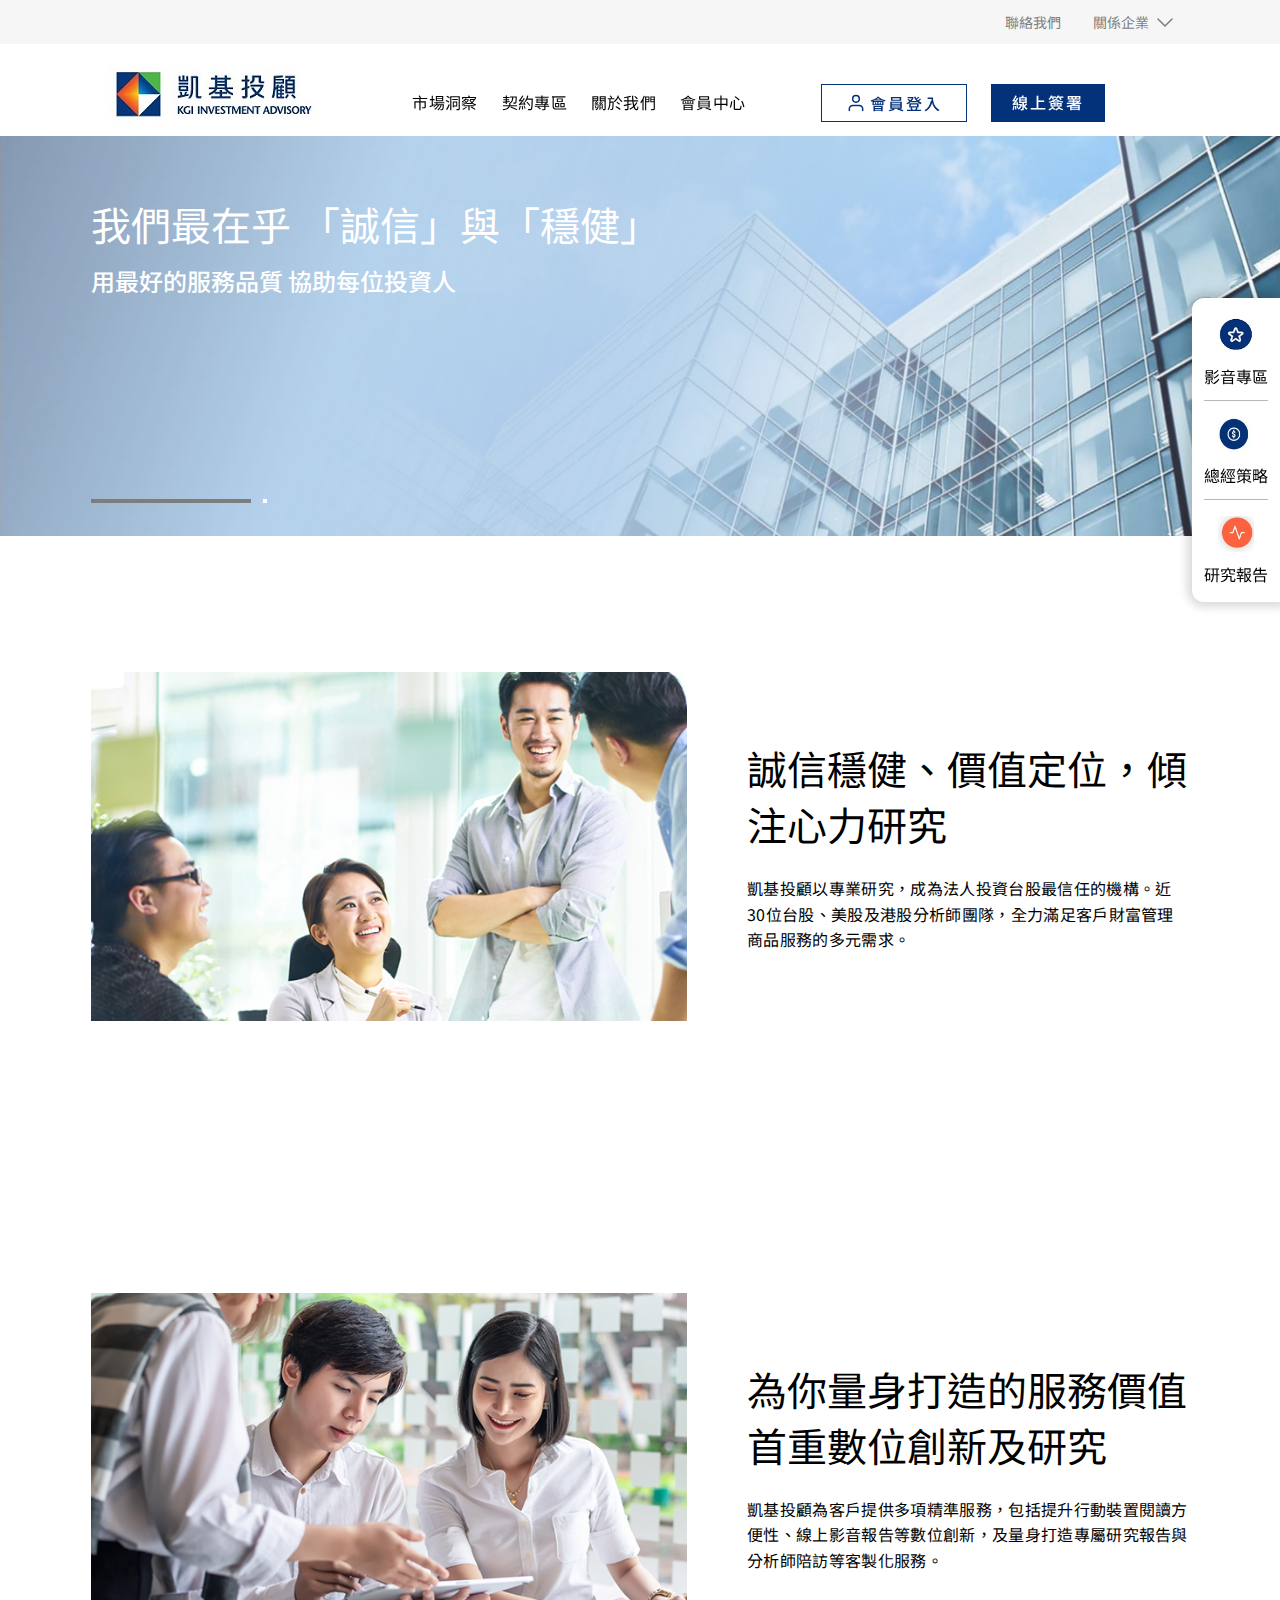
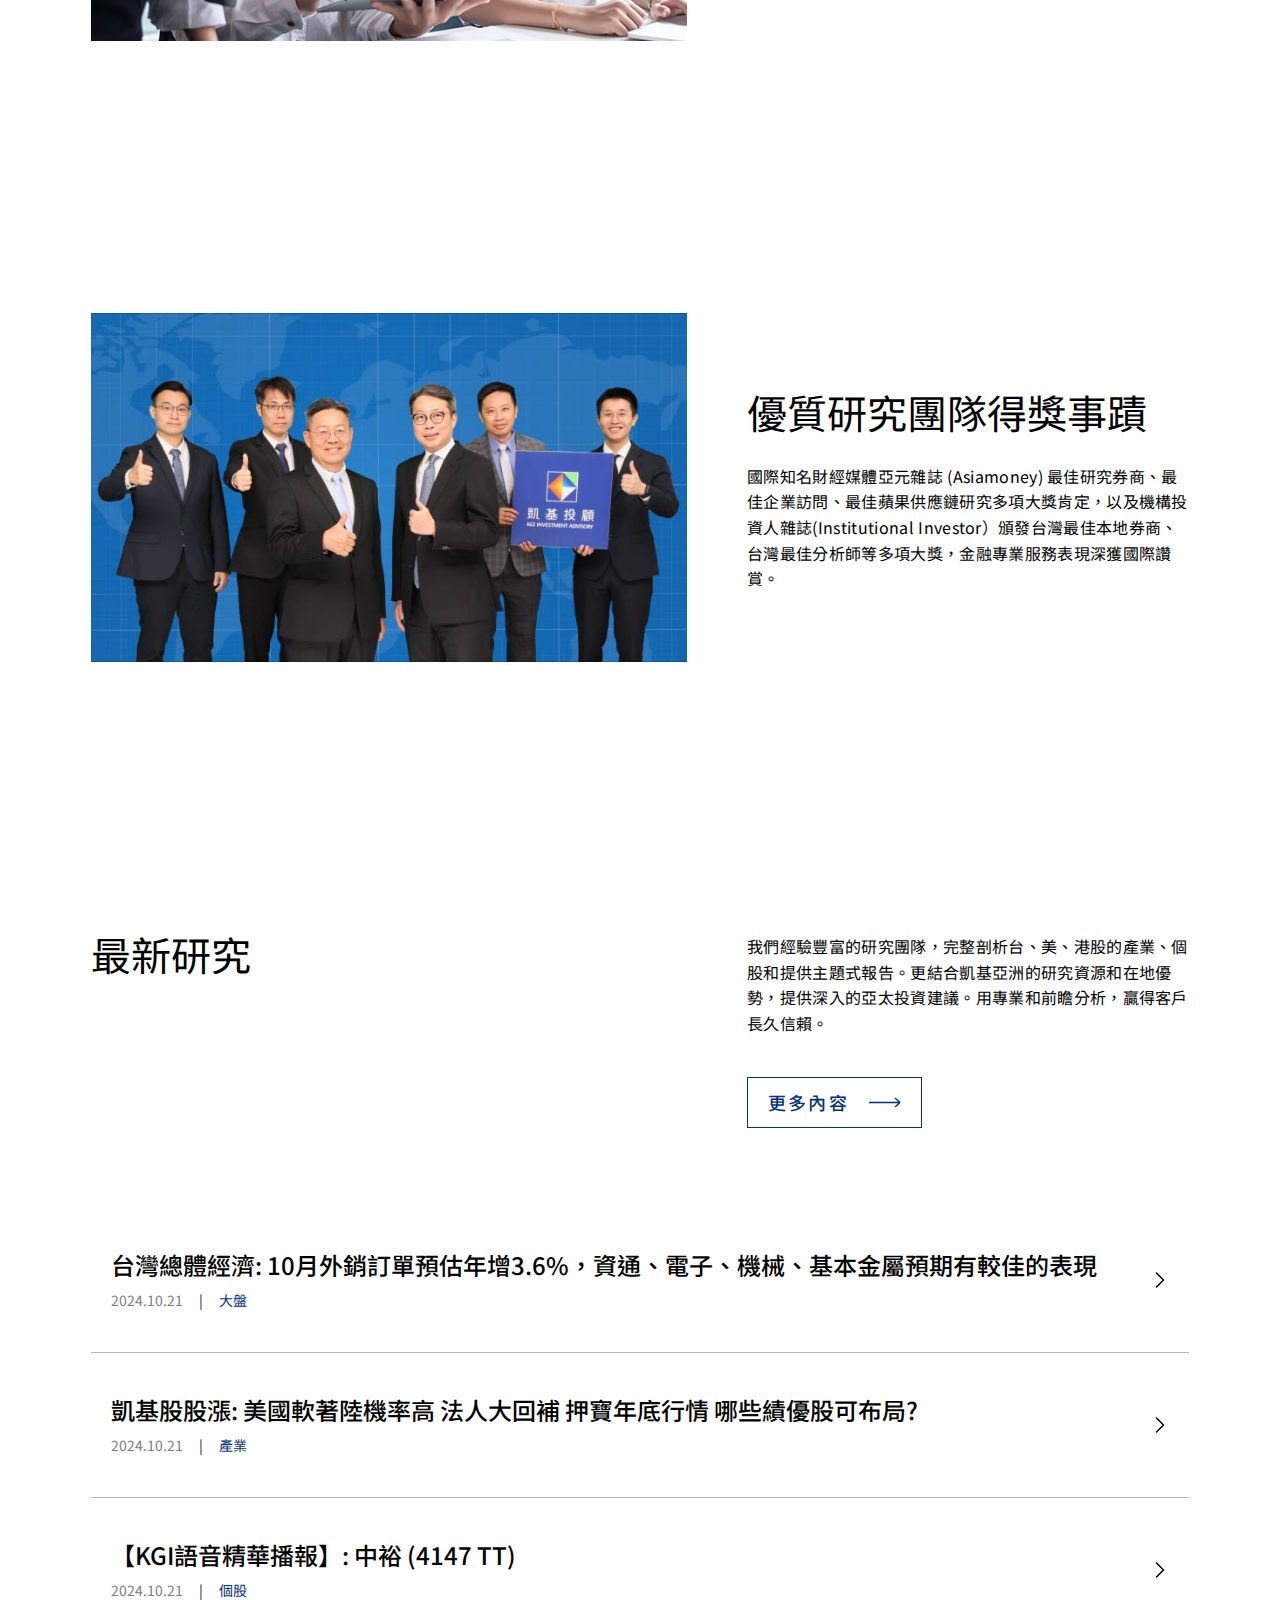
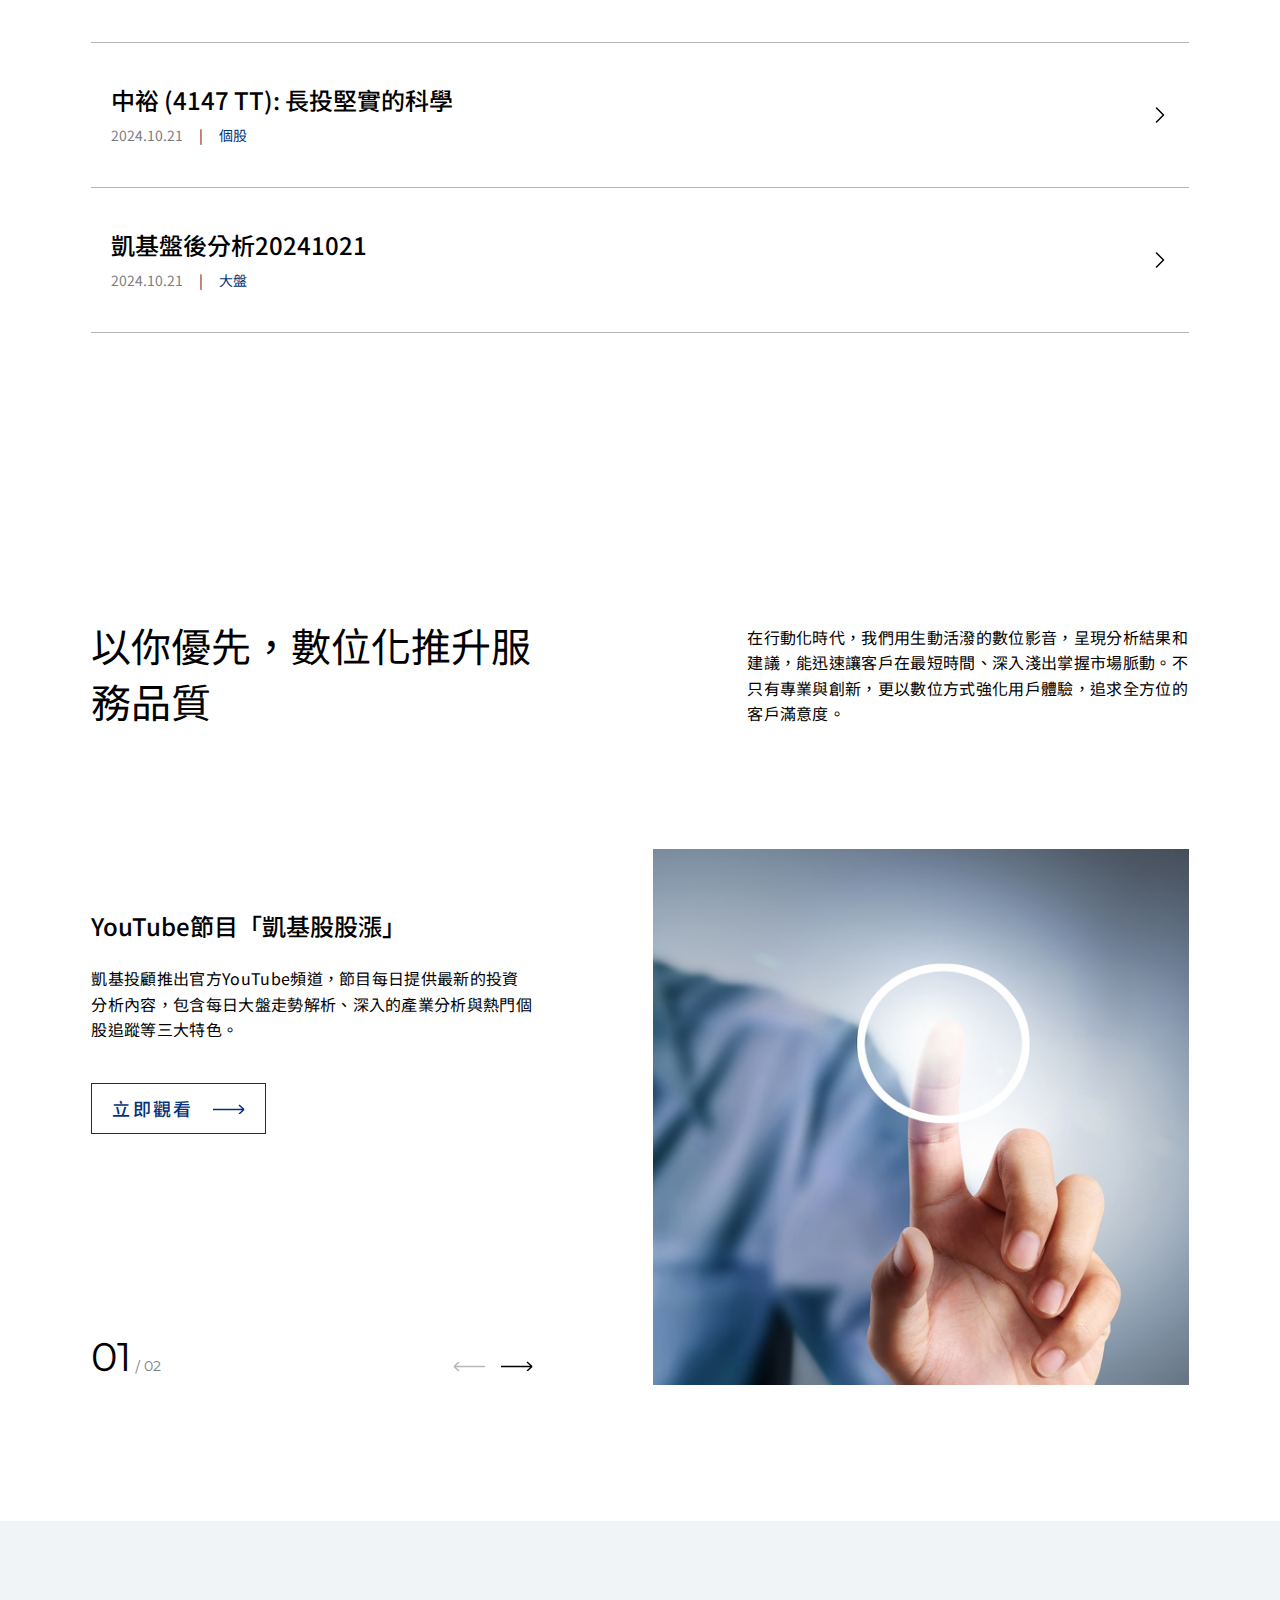
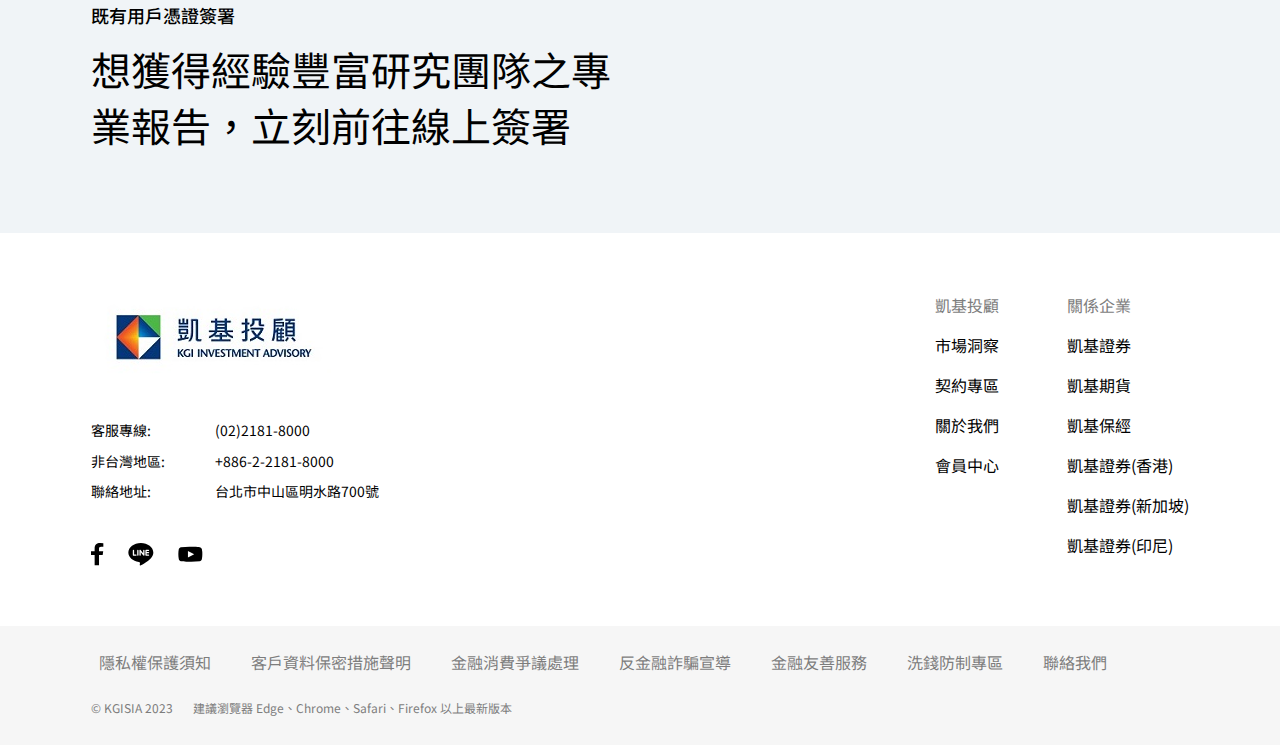
==== index.html @ d53cac76 "init" ====
<!DOCTYPE html>
<html class="zh-hant" lang="zh-Hant" >
<head>
    <meta charset="utf-8">
    <meta content="width=device-width, initial-scale=1.0, maximum-scale=1.0, minimum-scale=1 ,user-scalable=no"
          name="viewport">
    <meta content="ie=edge" http-equiv="X-UA-Compatible">
    <meta content="#da532c" name="msapplication-TileColor">
    <meta content="#ffffff" name="theme-color">
    <link href="/media/assets/apple-touch-icon.png" rel="apple-touch-icon" sizes="180x180">
    <link href="/media/assets/favicon-32x32.png" rel="icon" sizes="32x32" type="image/png">
    <link href="/media/assets/favicon-16x16.png" rel="icon" sizes="16x16" type="image/png">
    <link href="/kgis/site.webmanifest" rel="manifest">

    <script type="text/javascript" src="/kgis/js/app/global.js?v=1"></script>
    <script type="text/javascript" src="/kgis/js/plugin/jquery-3.6.0.min.js?v=1"></script>
    <script type="text/javascript" src="/kgis/js/plugin/purify.min.js?v=1"></script>
    <script type="text/javascript" src="/themes/basic/combine.min.js?v=1"></script>

    <link type="text/css" rel="stylesheet" href="/kgis/css/style.css?v=1"/>
    <link type="text/css" rel="stylesheet" href="/kgis/css/kgis.css?v=1"/>
    <link type="text/css" rel="stylesheet" href="/kgis/css/component/customer-service.css?v=1"/>
    <link type="text/css" rel="stylesheet" href="/kgis/css/component/style-swiper-banner.css?v=1"/>
    <link type="text/css" rel="stylesheet" href="/kgis/css/component/style-stepper.css?v=1"/>


    <link crossorigin href="https://fonts.gstatic.com" rel="preconnect">
    <link href="https://fonts.googleapis.com/css2?family=Montserrat:wght@100;200;250;300;400;500;600&amp;family=Noto+Sans+TC:wght@300;400;500;700&amp;display=swap"
          rel="stylesheet" type="text/css">

    <script data-script-component-id='474adc519a7d4ed3ac26bb66325dc31ff67cb0f01bda440b87419bfa0457a09e474adc519a7d4ed3ac26bb66325dc31f'>if (typeof digitalData !== 'undefined') digitalData.component.push({
        componentID: '474adc519a7d4ed3ac26bb66325dc31ff67cb0f01bda440b87419bfa0457a09e474adc519a7d4ed3ac26bb66325dc31f',
        componentName: 'HTML Metadata'
    });</script>

    <title>凱基投顧</title>
    <meta name="description"
          content="凱基投顧以專業研究，成為法人投資台股最信任的機構。近30位台股、美股及港股分析師團隊，全力滿足客戶財富管理商品服務的多元需求。  "/>
    <meta property="og:title" content="凱基投顧"/>
    <meta property="og:description"
          content="凱基投顧以專業研究，成為法人投資台股最信任的機構。近30位台股、美股及港股分析師團隊，全力滿足客戶財富管理商品服務的多元需求。  "/>
    <meta property="og:url" content="https://www.kgisia.com.tw/"/>
    <script data-script-component-id='474adc519a7d4ed3ac26bb66325dc31ff67cb0f01bda440b87419bfa0457a09e474adc519a7d4ed3ac26bb66325dc31f-end'>var compidscript = document.querySelector('[data-script-component-id="474adc519a7d4ed3ac26bb66325dc31ff67cb0f01bda440b87419bfa0457a09e474adc519a7d4ed3ac26bb66325dc31f"]');
    setLinkDataInfoAttr(compidscript.nextElementSibling, compidscript.getAttribute('data-script-component-id'));

    function setLinkDataInfoAttr(el, compId) {
        if (!el || !compId) {
            return;
        }
        setComponentId(el, compId);
        setLinkAttr(el, compId);
        let links = el.getElementsByTagName('a');
        if (!!links && links.length > 0) {
            let i = 0;
            for (i = 0; i < links.length; i++) {
                setLinkAttr(links[i], compId);
            }
            ;
        }
        var nextElement = el.nextElementSibling;
        if (nextElement != null) {
            if (nextElement.getAttribute('data-script-component-id') == compId + '-end') {
                return;
            } else {
                setLinkDataInfoAttr(nextElement, compId);
            }
        }

        function setLinkAttr(el, id) {
            if (!!el && !!id && el.nodeName == 'A') {
                setComponentId(el, id);
                setDescriptionEmpty(el);
            }
        };

        function setComponentId(el, id) {
            el.setAttribute('data-componentid', id);
        };

        function setDescriptionEmpty(el) {
            if (el.getAttribute('data-description') == null) {
                el.setAttribute('data-description', '');
            }
        };
    };</script>

    <script>

        var digitalData = {
            pageInstanceID: '',
            site: 'kgiia-zh-tw',
            page: {
                pageInfo: {
                    pageID: '{474ADC51-9A7D-4ED3-AC26-BB66325DC31F}',
                    pageName: document.title,
                    destinationURL: document.location.href,
                    referringURL: document.referrer,
                    get sysEnv() {
                        const mobileDevice = ['Android', 'webOS', 'iPhone', 'iPad', 'iPod', 'BlackBerry', 'Windows Phone'];
                        //let isMobileDevice = mobileDevice.some(e => navigator.userAgent.match(e));
                        // for IE browser
                        const isMobileDevice = mobileDevice.some((function (e) {
                            return navigator.userAgent.match(e)
                        }));
                        return isMobileDevice ? 'mobile' : 'desktop';
                    },
                    effectiveDate: '0001-01-01',
                    expiryDate: '9999-12-31',
                    language: 'zh-TW'
                }
            },
            component: []
        };

        var functions = [];

        function pageReady(Highcharts) {
            if (typeof functions !== 'undefined') {
                functions.forEach(function (obj) {
                    if (typeof obj.fn === 'function') {
                        obj.Highcharts = Highcharts;
                        obj.fn();
                    }
                });
            }
        }

        /**
         * 於載入全部 js 後執行特定 function
         * @param id 同個頁面中相同 id 的 function 只會執行一次
         * @param fn 欲執行的 function
         */
        function addFunction(id, fn) {
            //if (typeof functions !== 'undefined' && !functions.find(obj => obj.id === id)) {
            //    functions.push({ id: id, fn: fn });
            //}
            // for IE browser
            if (typeof functions !== 'undefined' && !functions.filter(function (obj) {
                return obj.id === id
            })[0]) {
                functions.push({id: id, fn: fn});
            }
        }
    </script>

    <script>
        //Basic SEO
        $(document).ready(function () {
            var $seoLogo = $("img", $("[data-comp-name='header']")).first();
            var seoLogo = !!$seoLogo ? $seoLogo[0].src : null;
            var $ogImage = $("[property='og:image']", $('head')).first();
            var ogImage = !!$ogImage ? $ogImage.attr('content') : '';
            var seoImage = !!ogImage ? new URL(ogImage, location.origin).href : '';
            var structuredDataText = {
                "@context": "http://schema.org",
                "@type": "Organization",
                "name": "凱基證券",
                "url": 'https://www.kgi.com.tw/',
                "logo": seoLogo,
                "mainEntityOfPage": {
                    "@type": "WebPage",
                    "@id": encodeURI(location.href)
                },
                "image": seoImage
            };

            var script = document.createElement('script');
            script.type = "application/ld+json";
            script.textContent = JSON.stringify(structuredDataText);
            document.getElementsByTagName('head')[0].appendChild(script);
        });
    </script>
    <script>
        // Bread Crumbs SEO
        $(document).ready(function () {

            var breadCrumbsSeoText = {
                "@context": "https://schema.org",
                "@type": "BreadcrumbList",
                "itemListElement": ''
            }
            var div = $('<div></div>');
            div.html($('[data-seo-breadcrumb-links]').html());
            var breadCrumbsLinks = div.find('a');
            var listItemArray = [];
            for (var i = 0; i < breadCrumbsLinks.length; i++) {
                var listItemTemplate = {
                    "@type": "ListItem",
                    "position": i + 1,
                    "item": encodeURI(i + 1 == breadCrumbsLinks.length ? location.href : breadCrumbsLinks[i].href),
                    "name": breadCrumbsLinks[i].textContent
                };
                listItemArray.push(listItemTemplate);
            }
            breadCrumbsSeoText['itemListElement'] = listItemArray;
            var script = document.createElement('script');
            script.type = "application/ld+json";
            script.textContent = JSON.stringify(breadCrumbsSeoText);
            document.getElementsByTagName('head')[0].appendChild(script);
        });
    </script>
    <script type="text/html" data-seo-breadcrumb-links>
        <a href="/index.html">凱基投顧</a>

    </script>


    <!-- assets script -->
    <script>
        document.addEventListener('DOMContentLoaded', function () {
            $('.search__toggler').css({"background": "none"}).prop('disabled', true);
        });
    </script>

    <link href="/kgis/css/zh-hant.css?v=1" rel="stylesheet"/>
    <style type="text/css">
        @media (max-width: 767.98px) {
            body > main {
                padding-top: 80px
            }
        }
    </style>


    <meta name="VIcurrentDateTime" content="638651083907029868"/>
    <meta name="VirtualFolder" content="/"/>
    <script type="text/javascript" src="/layouts/system/VisitorIdentification.js"></script>

</head>

<body ontouchstart="">
<input id="header_HighlightUnit" name="header_HighlightUnit" type="hidden" value=""
       Bank-Megamenu="{474ADC51-9A7D-4ED3-AC26-BB66325DC31F}">

<script data-script-component-id='474adc519a7d4ed3ac26bb66325dc31f7135e1267c23408495cb0b8fbc1627587444fe714a5e45d68b6cba966cdaa700'>if (typeof digitalData !== 'undefined') digitalData.component.push({
    componentID: '474adc519a7d4ed3ac26bb66325dc31f7135e1267c23408495cb0b8fbc1627587444fe714a5e45d68b6cba966cdaa700',
    componentName: 'Securities Navigation'
});</script>


<header class="header header--narrow" data-type="comp" data-comp-name="header" id="header">
    <div class="header__func">
        <div class="container d-flex d-md-none align-items-center justify-content-end" data-Lang-Dropdown>
            <div class="d-flex align-items-center justify-content-end">
            </div>
        </div>

        <div class="container d-none d-md-flex align-items-md-center justify-content-md-end">
            <div class="d-md-flex">
                <div class="mx-md-16">
                    <div class="dropdown header__dropdown">
                        <a href="/contact-us.html">
                            <span>聯絡我們</span>
                        </a>
                    </div>
                </div>
                <div class="mx-md-16">
                    <div class="dropdown header__dropdown">
                        <a class="" role="button" data-toggle="dropdown" data-flip="false" aria-haspopup="true"
                           aria-expanded="false">
                            <span>關係企業</span>
                            <i></i>
                        </a>
                        <div class="dropdown-menu header__dropdown-menu dropdown-menu-center">
                            <a href="https://www.kgi.com.tw/" rel="noopener noreferrer"
                               class="dropdown-item header__dropdown-item" target="_blank">凱基證券</a><a
                                href="https://www.kgif.com.tw/" rel="noopener noreferrer"
                                class="dropdown-item header__dropdown-item" target="_blank">凱基期貨</a><a
                                href="https://www.kgiib.com.tw/" rel="noopener noreferrer"
                                class="dropdown-item header__dropdown-item" target="_blank">凱基保經</a><a
                                href="https://www.kgi.com.tw/why-kgis/foreign-subsidiary/kgishk"
                                rel="noopener noreferrer" class="dropdown-item header__dropdown-item" target="_blank">凱基證券(香港)</a><a
                                href="https://www.kgi.com.tw/why-kgis/foreign-subsidiary/kgissg"
                                rel="noopener noreferrer" class="dropdown-item header__dropdown-item" target="_blank">凱基證券(新加坡)</a><a
                                href="https://www.kgi.com.tw/why-kgis/foreign-subsidiary/kgisindonesia"
                                rel="noopener noreferrer" class="dropdown-item header__dropdown-item" target="_blank">凱基證券(印尼)</a>
                        </div>
                    </div>
                </div>
                <div class="mx-md-16" data-Lang-Dropdown>
                    <div class="dropdown header__dropdown">
                        <a class="" role="button" data-toggle="dropdown" data-flip="false" aria-haspopup="true"
                           aria-expanded="false">
                            <span>聯絡我們</span>
                            <i id="mobile-lang"></i>
                        </a>
                        <div class="dropdown-menu header__dropdown-menu dropdown-menu-center">
                        </div>
                    </div>
                </div>
            </div>
        </div>
    </div>
    <div class="header__wrap">
        <div class="container d-flex align-items-center header__mainnav">
            <a href="/" class="header__logo">
                <figure class='ch-figure'>
                    <picture>
                        <source media="(min-width: 768px)"
                                srcset="/-/media/images/kgiia/logo.jpg?h=86&amp;w=245&amp;hash=33274525224191F7356B43A9DA3D11E2"/>
                        <img src="/-/media/images/kgiia/logo.jpg?h=86&amp;iar=0&amp;w=245" alt=""/>
                    </picture>
                </figure>
            </a>
            <div class="ch-nav mr-lg-auto">
                <ul class="ch-nav-list">
                    <li class="ch-nav-item">

                        <a data-unit="{4B91662E-B533-405D-B990-18842368DCC3}" class="ch-nav-link" href="/report.html">
                            <span>市場洞察</span>
                        </a>
                    </li>
                    <li class="ch-nav-item">

                        <a data-unit="{F74ADC71-B1FD-488C-AEFE-F18434794CE0}" class="ch-nav-link"
                           href="/contract.html">
                            <span>契約專區</span>
                        </a>
                    </li>
                    <li class="ch-nav-item">

                        <a data-unit="{F7D471F8-3826-4DC0-A0E9-8B72506F5253}" class="ch-nav-link"
                           href="/about-us.html">
                            <span>關於我們</span>
                        </a>
                    </li>
                    <li class="ch-nav-item">

                        <a rel="noopener noreferrer" class="ch-nav-link"
                           href="https://investment.kgisia.com.tw/portal/Member/Contract" target="_blank">
                            <span>會員中心</span>
                        </a>
                    </li>
                    <li class="d-block d-lg-none ch-nav-item py-20">
                        <div class="ch-nav-link">
                            <a href="http://investment.kgisia.com.tw/portal/Login/PureLogin" rel="noopener noreferrer"
                               class="btn btn--outline-primary btn--login" target="_blank">
                                <i></i>
                                <span>會員登入</span>
                            </a>

                            <a href="https://h5webtrade.kgieworld.com.tw/ServicesWeb/Auth/Login?orign=P&amp;applytype=24&amp;clear=Y"
                               rel="noopener noreferrer" class="btn btn--primary ml-20" target="_blank">
                                <i></i>
                                <span>線上簽署</span>
                            </a>
                        </div>
                    </li>
                    <li class="d-block d-md-none ch-nav-item">
                        <ul class="py-20 px-0 bg-grey">

                            <li class="ch-nav-item ">
                                <a href="/contact-us.html" class="ch-nav-link"> <span>聯絡我們</span>
                                </a></li>
                            <li class="ch-nav-item ">
                                <div class="ch-nav-lv2 bg-grey">
                                    <div class="container-lg d-lg-flex">
                                        <div class="d-none d-lg-block header__nav-intro">
                                            <div class="h2">關係企業</div>

                                        </div>
                                        <ul class="ch-nav-lv2-list">

                                            <li class="ch-nav-lv2-item ch-nav-item--back">
                                                <button type="button" class="header__nav-back"
                                                        role="header-nav-back-to-lv1">
                                                    <span>關係企業</span>
                                                </button>
                                            </li>
                                            <li class='ch-nav-lv2-item'>
                                                <a href="https://www.kgi.com.tw/" rel="noopener noreferrer"
                                                   class="ch-nav-lv2-link" target="_blank">
                                                    凱基證券
                                                </a>

                                            </li>
                                            <li class='ch-nav-lv2-item'>
                                                <a href="https://www.kgif.com.tw/" rel="noopener noreferrer"
                                                   class="ch-nav-lv2-link" target="_blank">
                                                    凱基期貨
                                                </a>

                                            </li>
                                            <li class='ch-nav-lv2-item'>
                                                <a href="https://www.kgiib.com.tw/" rel="noopener noreferrer"
                                                   class="ch-nav-lv2-link" target="_blank">
                                                    凱基保經
                                                </a>

                                            </li>
                                            <li class='ch-nav-lv2-item'>
                                                <a href="https://www.kgi.com.tw/why-kgis/foreign-subsidiary/kgishk"
                                                   rel="noopener noreferrer" class="ch-nav-lv2-link" target="_blank">
                                                    凱基證券(香港)
                                                </a>

                                            </li>
                                            <li class='ch-nav-lv2-item'>
                                                <a href="https://www.kgi.com.tw/why-kgis/foreign-subsidiary/kgissg"
                                                   rel="noopener noreferrer" class="ch-nav-lv2-link" target="_blank">
                                                    凱基證券(新加坡)
                                                </a>

                                            </li>
                                            <li class='ch-nav-lv2-item'>
                                                <a href="https://www.kgi.com.tw/why-kgis/foreign-subsidiary/kgisindonesia"
                                                   rel="noopener noreferrer" class="ch-nav-lv2-link" target="_blank">
                                                    凱基證券(印尼)
                                                </a>

                                            </li>
                                        </ul>

                                    </div>
                                </div>
                                <a href='' class="ch-nav-link" title=''>
                                    <span>關係企業</span>
                                </a>
                            </li>
                            <li class="ch-nav-item ">
                            </li>

                        </ul>
                    </li>
                </ul>
            </div>
            <div class="d-none d-lg-block">
                <a href="http://investment.kgisia.com.tw/portal/Login/PureLogin" rel="noopener noreferrer"
                   class="btn btn--outline-primary btn--login" target="_blank">
                    <i></i>
                    <span>會員登入</span>
                </a>

                <a href="https://h5webtrade.kgieworld.com.tw/ServicesWeb/Auth/Login?orign=P&amp;applytype=24&amp;clear=Y"
                   rel="noopener noreferrer" class="btn btn--primary ml-20" target="_blank">
                    <i></i>
                    <span>線上簽署</span>
                </a>
            </div>
            <button class="search__toggler" type="button" role="search__toggler" data-toggle="collapse"
                    data-target='[role="header__search"]'></button>
            <button class="ch-toggler" type="button"></button>
        </div>
    </div>


</header>


<script>
    document.addEventListener("DOMContentLoaded", function () {

        var dataLangComp = $('[data-lang-comp]');
        if (dataLangComp.length == 0) {
            $('[data-Lang-Dropdown]').attr('style', 'display:none !important');
        } else {
            var tarTag = document.querySelectorAll("[data-headerlang='HeaderLang']");
            var len = tarTag.length;
            var curLang = "zh-tw".toLowerCase();
            for (let i = 0; i < len; i++) {
                var tarLang = tarTag[i].getAttribute("data-lang").toLowerCase();
                if (curLang != tarLang) {
                    tempHref = $('[data-lang-setting="' + tarLang + '"]').first().attr('data-link');
                    if (typeof tempHref === "undefined") {
                        tarTag[i].style.display = 'none';
                    } else {
                        tarTag[i].setAttribute("href", tempHref);
                    }
                }
            }
        }


        var mobileLang = document.querySelectorAll(".header__dropdown-item[data-headerlang='HeaderLang']");
        if (mobileLang.length == 0) {
            let node = document.getElementById("mobile-lang");
            if (node.parentNode) {
                node.parentNode.removeChild(node);
            }
        }
    });
</script>
<script data-script-component-id='474adc519a7d4ed3ac26bb66325dc31f7135e1267c23408495cb0b8fbc1627587444fe714a5e45d68b6cba966cdaa700-end'>var compidscript = document.querySelector('[data-script-component-id="474adc519a7d4ed3ac26bb66325dc31f7135e1267c23408495cb0b8fbc1627587444fe714a5e45d68b6cba966cdaa700"]');
setLinkDataInfoAttr(compidscript.nextElementSibling, compidscript.getAttribute('data-script-component-id'));

function setLinkDataInfoAttr(el, compId) {
    if (!el || !compId) {
        return;
    }
    setComponentId(el, compId);
    setLinkAttr(el, compId);
    let links = el.getElementsByTagName('a');
    if (!!links && links.length > 0) {
        let i = 0;
        for (i = 0; i < links.length; i++) {
            setLinkAttr(links[i], compId);
        }
        ;
    }
    var nextElement = el.nextElementSibling;
    if (nextElement != null) {
        if (nextElement.getAttribute('data-script-component-id') == compId + '-end') {
            return;
        } else {
            setLinkDataInfoAttr(nextElement, compId);
        }
    }

    function setLinkAttr(el, id) {
        if (!!el && !!id && el.nodeName == 'A') {
            setComponentId(el, id);
            setDescriptionEmpty(el);
        }
    };

    function setComponentId(el, id) {
        el.setAttribute('data-componentid', id);
    };

    function setDescriptionEmpty(el) {
        if (el.getAttribute('data-description') == null) {
            el.setAttribute('data-description', '');
        }
    };
};</script>


<main class="main">
    <script data-script-component-id='474adc519a7d4ed3ac26bb66325dc31fcd65987c86a7452a9c11e55ea67d82c48dcf564de5934498b517a95c9c6181d0'>if (typeof digitalData !== 'undefined') digitalData.component.push({
        componentID: '474adc519a7d4ed3ac26bb66325dc31fcd65987c86a7452a9c11e55ea67d82c48dcf564de5934498b517a95c9c6181d0',
        componentName: 'Rightside Menu'
    });</script>

    <nav class="bg-white px-md-12 py-8 py-md-4 kgisOther001" data-outlayer-anchor>
        <a href="/report#anchor_02" class="kgisOther001__box" target="_blank">
            <div class="kgisOther001__icon">
                <img src="/-/media/images/kgiia/rightside-menu/3.jpg?h=62&amp;iar=0&amp;w=62" alt=""/>
            </div>
            <div class="kgisOther001__title">影音專區</div>
        </a>
        <a href="/macro-report" class="kgisOther001__box" target="_blank">
            <div class="kgisOther001__icon">
                <img src="/-/media/images/kgiia/rightside-menu/1.jpg?h=64&amp;iar=0&amp;w=68" alt=""/>
            </div>
            <div class="kgisOther001__title">總經策略</div>
        </a>
        <a href="/report#anchor_03" class="kgisOther001__box" target="_blank">
            <div class="kgisOther001__icon">
                <img src="/-/media/images/kgiia/rightside-menu/2.jpg?h=62&amp;iar=0&amp;w=62" alt=""/>
            </div>
            <div class="kgisOther001__title">研究報告</div>
        </a></nav>
    <script data-script-component-id='474adc519a7d4ed3ac26bb66325dc31fcd65987c86a7452a9c11e55ea67d82c48dcf564de5934498b517a95c9c6181d0-end'>var compidscript = document.querySelector('[data-script-component-id="474adc519a7d4ed3ac26bb66325dc31fcd65987c86a7452a9c11e55ea67d82c48dcf564de5934498b517a95c9c6181d0"]');
    setLinkDataInfoAttr(compidscript.nextElementSibling, compidscript.getAttribute('data-script-component-id'));

    function setLinkDataInfoAttr(el, compId) {
        if (!el || !compId) {
            return;
        }
        setComponentId(el, compId);
        setLinkAttr(el, compId);
        let links = el.getElementsByTagName('a');
        if (!!links && links.length > 0) {
            let i = 0;
            for (i = 0; i < links.length; i++) {
                setLinkAttr(links[i], compId);
            }
            ;
        }
        var nextElement = el.nextElementSibling;
        if (nextElement != null) {
            if (nextElement.getAttribute('data-script-component-id') == compId + '-end') {
                return;
            } else {
                setLinkDataInfoAttr(nextElement, compId);
            }
        }

        function setLinkAttr(el, id) {
            if (!!el && !!id && el.nodeName == 'A') {
                setComponentId(el, id);
                setDescriptionEmpty(el);
            }
        };

        function setComponentId(el, id) {
            el.setAttribute('data-componentid', id);
        };

        function setDescriptionEmpty(el) {
            if (el.getAttribute('data-description') == null) {
                el.setAttribute('data-description', '');
            }
        };
    };</script>
    <script data-script-component-id='474adc519a7d4ed3ac26bb66325dc31fcd65987c86a7452a9c11e55ea67d82c48dcf564de5934498b517a95c9c6181d0'>if (typeof digitalData !== 'undefined') digitalData.component.push({
        componentID: '474adc519a7d4ed3ac26bb66325dc31fcd65987c86a7452a9c11e55ea67d82c48dcf564de5934498b517a95c9c6181d0',
        componentName: 'Rightside Menu'
    });</script>
    <script data-script-component-id='474adc519a7d4ed3ac26bb66325dc31fcd65987c86a7452a9c11e55ea67d82c48dcf564de5934498b517a95c9c6181d0-end'>var compidscript = document.querySelector('[data-script-component-id="474adc519a7d4ed3ac26bb66325dc31fcd65987c86a7452a9c11e55ea67d82c48dcf564de5934498b517a95c9c6181d0"]');
    setLinkDataInfoAttr(compidscript.nextElementSibling, compidscript.getAttribute('data-script-component-id'));

    function setLinkDataInfoAttr(el, compId) {
        if (!el || !compId) {
            return;
        }
        setComponentId(el, compId);
        setLinkAttr(el, compId);
        let links = el.getElementsByTagName('a');
        if (!!links && links.length > 0) {
            let i = 0;
            for (i = 0; i < links.length; i++) {
                setLinkAttr(links[i], compId);
            }
            ;
        }
        var nextElement = el.nextElementSibling;
        if (nextElement != null) {
            if (nextElement.getAttribute('data-script-component-id') == compId + '-end') {
                return;
            } else {
                setLinkDataInfoAttr(nextElement, compId);
            }
        }

        function setLinkAttr(el, id) {
            if (!!el && !!id && el.nodeName == 'A') {
                setComponentId(el, id);
                setDescriptionEmpty(el);
            }
        };

        function setComponentId(el, id) {
            el.setAttribute('data-componentid', id);
        };

        function setDescriptionEmpty(el) {
            if (el.getAttribute('data-description') == null) {
                el.setAttribute('data-description', '');
            }
        };
    };</script>
    <script data-script-component-id='474adc519a7d4ed3ac26bb66325dc31fc2f10040f5be42a3a132622528ba16aec1e06608e37f4230b27754f8bf6b87f5'>if (typeof digitalData !== 'undefined') digitalData.component.push({
        componentID: '474adc519a7d4ed3ac26bb66325dc31fc2f10040f5be42a3a132622528ba16aec1e06608e37f4230b27754f8bf6b87f5',
        componentName: 'Carousel Banner'
    });</script>


    <div class="bg-white kgisStatic001" data-type="comp" data-comp-name="kgisStatic001">
        <div class="slick-slider">
            <a style="opacity:0;" class="kgisStatic001__item">
                <figure class="kgisStatic001__figure">
                    <picture>
                        <source media="(min-width: 1024px)"
                                srcset="/-/media/images/kgiia/home/banner/home01-1_1920x661.png?h=661&amp;w=1920&amp;hash=39309DEF2CDB970D5D663AC34C4E9C57"/>
                        <source media="(min-width: 768px)"
                                srcset="/-/media/images/kgiia/home/banner/home01-1_1920x661.png?h=661&amp;w=1920&amp;hash=39309DEF2CDB970D5D663AC34C4E9C57"/>
                        <img src="/-/media/images/kgiia/home/banner/home01-1_800x1200.png?h=1200&amp;iar=0&amp;w=800"
                             class="kgisStatic001__img ofc" alt=""/>
                    </picture>
                </figure>
                <div class="container">
                    <div class="row">
                        <div class="col-12">
                            <div class="pt-120 pt-lg-60">
                                <div>
                                    <h2 class="h2 color-white">我們最在乎 「誠信」與「穩健」</h2>
                                    <h3 class="h3 color-white mt-24 mt-lg-12"> 用最好的服務品質 協助每位投資人</h3>
                                </div>
                            </div>
                        </div>
                    </div>
                </div>
            </a><a href="https://www.youtube.com/@KGISIA.channel" style="opacity:0;" class="kgisStatic001__item">
            <figure class="kgisStatic001__figure">
                <picture>
                    <source media="(min-width: 1024px)"
                            srcset="/-/media/images/kgiia/home/banner/pc_1920x562.jpg?h=562&amp;w=1920&amp;hash=B1E6B28B7B03B80E1BC852F540BDA03A"/>
                    <source media="(min-width: 768px)"
                            srcset="/-/media/images/kgiia/home/banner/table_1536x1134.jpg?h=1134&amp;w=1536&amp;hash=D1BA43EB6F50ECFFE76EC75DDB9DE96C"/>
                    <img src="/-/media/images/kgiia/home/banner/mobile_750x1134.jpg?h=1134&amp;iar=0&amp;w=750"
                         class="kgisStatic001__img ofc" alt=""/>
                </picture>
            </figure>
            <div class="container">
                <div class="row">
                    <div class="col-12">
                        <div class="pt-120 pt-lg-60">
                            <div>
                                <h2 class="h2 color-white">享受法人級專業分析 </h2>
                                <h3 class="h3 color-white mt-24 mt-lg-12">週一~週五 每晚 首播21:00</h3>
                                <div class="kgisStatic001__cta">
                                    <div class="btn btn--outline-light btn--arrow mt-36 mt-lg-40">
                                        <span>立即收看</span><i></i></div>
                                </div>
                            </div>
                        </div>
                    </div>
                </div>
            </div>
        </a>
        </div>
    </div>
    <script data-script-component-id='474adc519a7d4ed3ac26bb66325dc31fc2f10040f5be42a3a132622528ba16aec1e06608e37f4230b27754f8bf6b87f5-end'>var compidscript = document.querySelector('[data-script-component-id="474adc519a7d4ed3ac26bb66325dc31fc2f10040f5be42a3a132622528ba16aec1e06608e37f4230b27754f8bf6b87f5"]');
    setLinkDataInfoAttr(compidscript.nextElementSibling, compidscript.getAttribute('data-script-component-id'));

    function setLinkDataInfoAttr(el, compId) {
        if (!el || !compId) {
            return;
        }
        setComponentId(el, compId);
        setLinkAttr(el, compId);
        let links = el.getElementsByTagName('a');
        if (!!links && links.length > 0) {
            let i = 0;
            for (i = 0; i < links.length; i++) {
                setLinkAttr(links[i], compId);
            }
            ;
        }
        var nextElement = el.nextElementSibling;
        if (nextElement != null) {
            if (nextElement.getAttribute('data-script-component-id') == compId + '-end') {
                return;
            } else {
                setLinkDataInfoAttr(nextElement, compId);
            }
        }

        function setLinkAttr(el, id) {
            if (!!el && !!id && el.nodeName == 'A') {
                setComponentId(el, id);
                setDescriptionEmpty(el);
            }
        };

        function setComponentId(el, id) {
            el.setAttribute('data-componentid', id);
        };

        function setDescriptionEmpty(el) {
            if (el.getAttribute('data-description') == null) {
                el.setAttribute('data-description', '');
            }
        };
    };</script>
    <script data-script-component-id='474adc519a7d4ed3ac26bb66325dc31fc2f10040f5be42a3a132622528ba16aec1e06608e37f4230b27754f8bf6b87f5'>if (typeof digitalData !== 'undefined') digitalData.component.push({
        componentID: '474adc519a7d4ed3ac26bb66325dc31fc2f10040f5be42a3a132622528ba16aec1e06608e37f4230b27754f8bf6b87f5',
        componentName: 'Carousel Banner'
    });</script>
    <script data-script-component-id='474adc519a7d4ed3ac26bb66325dc31fc2f10040f5be42a3a132622528ba16aec1e06608e37f4230b27754f8bf6b87f5-end'>var compidscript = document.querySelector('[data-script-component-id="474adc519a7d4ed3ac26bb66325dc31fc2f10040f5be42a3a132622528ba16aec1e06608e37f4230b27754f8bf6b87f5"]');
    setLinkDataInfoAttr(compidscript.nextElementSibling, compidscript.getAttribute('data-script-component-id'));

    function setLinkDataInfoAttr(el, compId) {
        if (!el || !compId) {
            return;
        }
        setComponentId(el, compId);
        setLinkAttr(el, compId);
        let links = el.getElementsByTagName('a');
        if (!!links && links.length > 0) {
            let i = 0;
            for (i = 0; i < links.length; i++) {
                setLinkAttr(links[i], compId);
            }
            ;
        }
        var nextElement = el.nextElementSibling;
        if (nextElement != null) {
            if (nextElement.getAttribute('data-script-component-id') == compId + '-end') {
                return;
            } else {
                setLinkDataInfoAttr(nextElement, compId);
            }
        }

        function setLinkAttr(el, id) {
            if (!!el && !!id && el.nodeName == 'A') {
                setComponentId(el, id);
                setDescriptionEmpty(el);
            }
        };

        function setComponentId(el, id) {
            el.setAttribute('data-componentid', id);
        };

        function setDescriptionEmpty(el) {
            if (el.getAttribute('data-description') == null) {
                el.setAttribute('data-description', '');
            }
        };
    };</script>
    <script data-script-component-id='474adc519a7d4ed3ac26bb66325dc31f25748aa7402e49bcbd337067ecc72089faa9737d04a142eab777f80fc4866cde'>if (typeof digitalData !== 'undefined') digitalData.component.push({
        componentID: '474adc519a7d4ed3ac26bb66325dc31f25748aa7402e49bcbd337067ecc72089faa9737d04a142eab777f80fc4866cde',
        componentName: 'Image Product Promotion'
    });</script>

    <div class="bg-white pt-lg-136 pb-lg-136">


        <div class="container-md  ">
            <div class="row-md align-items-center">
                <div class="order-2  col-md-5 order-md-2 ">
                    <div class="pt-48 pb-48 px-p px-md-0 py-lg-0">
                        <div class="position-relative">

                            <div class="h2">誠信穩健、價值定位，傾注心力研究</div>

                            <div class="h5 mt-24">凱基投顧以專業研究，成為法人投資台股最信任的機構。近30位台股、美股及港股分析師團隊，全力滿足客戶財富管理商品服務的多元需求。
                                &#160;
                            </div>

                        </div>
                    </div>
                </div>
                <div class="order-1 col-md-7 order-md-1 pr-md-offset-1">
                    <picture>
                        <source media="(min-width: 1024px)"
                                srcset="/-/media/images/kgiia/home/home02_683x400.jpg?h=400&amp;w=683&amp;hash=6AFACFFFFA4CD3B9A15D92BCDF178162"/>
                        <source media="(min-width: 768px)"
                                srcset="/-/media/images/kgiia/home/home02_683x400.jpg?h=400&amp;w=683&amp;hash=6AFACFFFFA4CD3B9A15D92BCDF178162"/>
                        <img src="/-/media/images/kgiia/home/home02_375x252.jpg?h=252&amp;iar=0&amp;w=375"
                             class="ofc" alt=""/>
                    </picture>
                </div>
            </div>
        </div>

    </div>
    <script data-script-component-id='474adc519a7d4ed3ac26bb66325dc31f25748aa7402e49bcbd337067ecc72089faa9737d04a142eab777f80fc4866cde-end'>var compidscript = document.querySelector('[data-script-component-id="474adc519a7d4ed3ac26bb66325dc31f25748aa7402e49bcbd337067ecc72089faa9737d04a142eab777f80fc4866cde"]');
    setLinkDataInfoAttr(compidscript.nextElementSibling, compidscript.getAttribute('data-script-component-id'));

    function setLinkDataInfoAttr(el, compId) {
        if (!el || !compId) {
            return;
        }
        setComponentId(el, compId);
        setLinkAttr(el, compId);
        let links = el.getElementsByTagName('a');
        if (!!links && links.length > 0) {
            let i = 0;
            for (i = 0; i < links.length; i++) {
                setLinkAttr(links[i], compId);
            }
            ;
        }
        var nextElement = el.nextElementSibling;
        if (nextElement != null) {
            if (nextElement.getAttribute('data-script-component-id') == compId + '-end') {
                return;
            } else {
                setLinkDataInfoAttr(nextElement, compId);
            }
        }

        function setLinkAttr(el, id) {
            if (!!el && !!id && el.nodeName == 'A') {
                setComponentId(el, id);
                setDescriptionEmpty(el);
            }
        };

        function setComponentId(el, id) {
            el.setAttribute('data-componentid', id);
        };

        function setDescriptionEmpty(el) {
            if (el.getAttribute('data-description') == null) {
                el.setAttribute('data-description', '');
            }
        };
    };</script>
    <script data-script-component-id='474adc519a7d4ed3ac26bb66325dc31f25748aa7402e49bcbd337067ecc72089faa9737d04a142eab777f80fc4866cde'>if (typeof digitalData !== 'undefined') digitalData.component.push({
        componentID: '474adc519a7d4ed3ac26bb66325dc31f25748aa7402e49bcbd337067ecc72089faa9737d04a142eab777f80fc4866cde',
        componentName: 'Image Product Promotion'
    });</script>
    <script data-script-component-id='474adc519a7d4ed3ac26bb66325dc31f25748aa7402e49bcbd337067ecc72089faa9737d04a142eab777f80fc4866cde-end'>var compidscript = document.querySelector('[data-script-component-id="474adc519a7d4ed3ac26bb66325dc31f25748aa7402e49bcbd337067ecc72089faa9737d04a142eab777f80fc4866cde"]');
    setLinkDataInfoAttr(compidscript.nextElementSibling, compidscript.getAttribute('data-script-component-id'));

    function setLinkDataInfoAttr(el, compId) {
        if (!el || !compId) {
            return;
        }
        setComponentId(el, compId);
        setLinkAttr(el, compId);
        let links = el.getElementsByTagName('a');
        if (!!links && links.length > 0) {
            let i = 0;
            for (i = 0; i < links.length; i++) {
                setLinkAttr(links[i], compId);
            }
            ;
        }
        var nextElement = el.nextElementSibling;
        if (nextElement != null) {
            if (nextElement.getAttribute('data-script-component-id') == compId + '-end') {
                return;
            } else {
                setLinkDataInfoAttr(nextElement, compId);
            }
        }

        function setLinkAttr(el, id) {
            if (!!el && !!id && el.nodeName == 'A') {
                setComponentId(el, id);
                setDescriptionEmpty(el);
            }
        };

        function setComponentId(el, id) {
            el.setAttribute('data-componentid', id);
        };

        function setDescriptionEmpty(el) {
            if (el.getAttribute('data-description') == null) {
                el.setAttribute('data-description', '');
            }
        };
    };</script>
    <script data-script-component-id='474adc519a7d4ed3ac26bb66325dc31f25748aa7402e49bcbd337067ecc720890acd14d1541f4be2be9737acab4c2dbd'>if (typeof digitalData !== 'undefined') digitalData.component.push({
        componentID: '474adc519a7d4ed3ac26bb66325dc31f25748aa7402e49bcbd337067ecc720890acd14d1541f4be2be9737acab4c2dbd',
        componentName: 'Image Product Promotion'
    });</script>

    <div class="bg-white pt-lg-136 pb-lg-136">


        <div class="container-md  ">
            <div class="row-md align-items-center">
                <div class="order-2  col-md-5 order-md-2 ">
                    <div class="pt-48 pb-48 px-p px-md-0 py-lg-0">
                        <div class="position-relative">

                            <div class="h2">為你量身打造的服務價值 首重數位創新及研究</div>

                            <div class="h5 mt-24">
                                凱基投顧為客戶提供多項精準服務，包括提升行動裝置閱讀方便性、線上影音報告等數位創新，及量身打造專屬研究報告與分析師陪訪等客製化服務。
                            </div>

                        </div>
                    </div>
                </div>
                <div class="order-1 col-md-7 order-md-1 pr-md-offset-1">
                    <picture>
                        <source media="(min-width: 1024px)"
                                srcset="/-/media/images/kgiia/home/home03_683x400.jpg?h=400&amp;w=683&amp;hash=16E169B65FC071D3B36AFCAEF8FFAB10"/>
                        <source media="(min-width: 768px)"
                                srcset="/-/media/images/kgiia/home/home03_683x400.jpg?h=400&amp;w=683&amp;hash=16E169B65FC071D3B36AFCAEF8FFAB10"/>
                        <img src="/-/media/images/kgiia/home/home03_375x252.jpg?h=252&amp;iar=0&amp;w=375"
                             class="ofc" alt=""/>
                    </picture>
                </div>
            </div>
        </div>

    </div>
    <script data-script-component-id='474adc519a7d4ed3ac26bb66325dc31f25748aa7402e49bcbd337067ecc720890acd14d1541f4be2be9737acab4c2dbd-end'>var compidscript = document.querySelector('[data-script-component-id="474adc519a7d4ed3ac26bb66325dc31f25748aa7402e49bcbd337067ecc720890acd14d1541f4be2be9737acab4c2dbd"]');
    setLinkDataInfoAttr(compidscript.nextElementSibling, compidscript.getAttribute('data-script-component-id'));

    function setLinkDataInfoAttr(el, compId) {
        if (!el || !compId) {
            return;
        }
        setComponentId(el, compId);
        setLinkAttr(el, compId);
        let links = el.getElementsByTagName('a');
        if (!!links && links.length > 0) {
            let i = 0;
            for (i = 0; i < links.length; i++) {
                setLinkAttr(links[i], compId);
            }
            ;
        }
        var nextElement = el.nextElementSibling;
        if (nextElement != null) {
            if (nextElement.getAttribute('data-script-component-id') == compId + '-end') {
                return;
            } else {
                setLinkDataInfoAttr(nextElement, compId);
            }
        }

        function setLinkAttr(el, id) {
            if (!!el && !!id && el.nodeName == 'A') {
                setComponentId(el, id);
                setDescriptionEmpty(el);
            }
        };

        function setComponentId(el, id) {
            el.setAttribute('data-componentid', id);
        };

        function setDescriptionEmpty(el) {
            if (el.getAttribute('data-description') == null) {
                el.setAttribute('data-description', '');
            }
        };
    };</script>
    <script data-script-component-id='474adc519a7d4ed3ac26bb66325dc31f25748aa7402e49bcbd337067ecc720890acd14d1541f4be2be9737acab4c2dbd'>if (typeof digitalData !== 'undefined') digitalData.component.push({
        componentID: '474adc519a7d4ed3ac26bb66325dc31f25748aa7402e49bcbd337067ecc720890acd14d1541f4be2be9737acab4c2dbd',
        componentName: 'Image Product Promotion'
    });</script>
    <script data-script-component-id='474adc519a7d4ed3ac26bb66325dc31f25748aa7402e49bcbd337067ecc720890acd14d1541f4be2be9737acab4c2dbd-end'>var compidscript = document.querySelector('[data-script-component-id="474adc519a7d4ed3ac26bb66325dc31f25748aa7402e49bcbd337067ecc720890acd14d1541f4be2be9737acab4c2dbd"]');
    setLinkDataInfoAttr(compidscript.nextElementSibling, compidscript.getAttribute('data-script-component-id'));

    function setLinkDataInfoAttr(el, compId) {
        if (!el || !compId) {
            return;
        }
        setComponentId(el, compId);
        setLinkAttr(el, compId);
        let links = el.getElementsByTagName('a');
        if (!!links && links.length > 0) {
            let i = 0;
            for (i = 0; i < links.length; i++) {
                setLinkAttr(links[i], compId);
            }
            ;
        }
        var nextElement = el.nextElementSibling;
        if (nextElement != null) {
            if (nextElement.getAttribute('data-script-component-id') == compId + '-end') {
                return;
            } else {
                setLinkDataInfoAttr(nextElement, compId);
            }
        }

        function setLinkAttr(el, id) {
            if (!!el && !!id && el.nodeName == 'A') {
                setComponentId(el, id);
                setDescriptionEmpty(el);
            }
        };

        function setComponentId(el, id) {
            el.setAttribute('data-componentid', id);
        };

        function setDescriptionEmpty(el) {
            if (el.getAttribute('data-description') == null) {
                el.setAttribute('data-description', '');
            }
        };
    };</script>
    <script data-script-component-id='474adc519a7d4ed3ac26bb66325dc31f25748aa7402e49bcbd337067ecc72089a72fefaf92144555b97549d5d8628f8b'>if (typeof digitalData !== 'undefined') digitalData.component.push({
        componentID: '474adc519a7d4ed3ac26bb66325dc31f25748aa7402e49bcbd337067ecc72089a72fefaf92144555b97549d5d8628f8b',
        componentName: 'Image Product Promotion'
    });</script>

    <div class="bg-white pt-lg-136 pb-lg-136">


        <div class="container-md  ">
            <div class="row-md align-items-center">
                <div class="order-2  col-md-5 order-md-2 ">
                    <div class="pt-48 pb-48 px-p px-md-0 py-lg-0">
                        <div class="position-relative">

                            <div class="h2">優質研究團隊得獎事蹟</div>

                            <div class="h5 mt-24">國際知名財經媒體亞元雜誌 (Asiamoney)
                                最佳研究券商、最佳企業訪問、最佳蘋果供應鏈研究多項大獎肯定，以及機構投資人雜誌(Institutional
                                Investor）頒發台灣最佳本地券商、台灣最佳分析師等多項大獎，金融專業服務表現深獲國際讚賞。
                            </div>

                        </div>
                    </div>
                </div>
                <div class="order-1 col-md-7 order-md-1 pr-md-offset-1">
                    <picture>
                        <source media="(min-width: 1024px)"
                                srcset="/-/media/images/kgiia/home683x400.jpg?h=400&amp;w=683&amp;hash=60EA7713291677CEF7B50AF642F834F9"/>
                        <source media="(min-width: 768px)"
                                srcset="/-/media/images/kgiia/home375x252.jpg?h=252&amp;w=375&amp;hash=AE7E13A826C2C5C5DBBE2015614D530D"/>
                        <img src="/-/media/images/kgiia/home375x252.jpg?h=252&amp;iar=0&amp;w=375" class="ofc"
                             alt=""/>
                    </picture>
                </div>
            </div>
        </div>

    </div>
    <script data-script-component-id='474adc519a7d4ed3ac26bb66325dc31f25748aa7402e49bcbd337067ecc72089a72fefaf92144555b97549d5d8628f8b-end'>var compidscript = document.querySelector('[data-script-component-id="474adc519a7d4ed3ac26bb66325dc31f25748aa7402e49bcbd337067ecc72089a72fefaf92144555b97549d5d8628f8b"]');
    setLinkDataInfoAttr(compidscript.nextElementSibling, compidscript.getAttribute('data-script-component-id'));

    function setLinkDataInfoAttr(el, compId) {
        if (!el || !compId) {
            return;
        }
        setComponentId(el, compId);
        setLinkAttr(el, compId);
        let links = el.getElementsByTagName('a');
        if (!!links && links.length > 0) {
            let i = 0;
            for (i = 0; i < links.length; i++) {
                setLinkAttr(links[i], compId);
            }
            ;
        }
        var nextElement = el.nextElementSibling;
        if (nextElement != null) {
            if (nextElement.getAttribute('data-script-component-id') == compId + '-end') {
                return;
            } else {
                setLinkDataInfoAttr(nextElement, compId);
            }
        }

        function setLinkAttr(el, id) {
            if (!!el && !!id && el.nodeName == 'A') {
                setComponentId(el, id);
                setDescriptionEmpty(el);
            }
        };

        function setComponentId(el, id) {
            el.setAttribute('data-componentid', id);
        };

        function setDescriptionEmpty(el) {
            if (el.getAttribute('data-description') == null) {
                el.setAttribute('data-description', '');
            }
        };
    };</script>
    <script data-script-component-id='474adc519a7d4ed3ac26bb66325dc31f25748aa7402e49bcbd337067ecc72089a72fefaf92144555b97549d5d8628f8b'>if (typeof digitalData !== 'undefined') digitalData.component.push({
        componentID: '474adc519a7d4ed3ac26bb66325dc31f25748aa7402e49bcbd337067ecc72089a72fefaf92144555b97549d5d8628f8b',
        componentName: 'Image Product Promotion'
    });</script>
    <script data-script-component-id='474adc519a7d4ed3ac26bb66325dc31f25748aa7402e49bcbd337067ecc72089a72fefaf92144555b97549d5d8628f8b-end'>var compidscript = document.querySelector('[data-script-component-id="474adc519a7d4ed3ac26bb66325dc31f25748aa7402e49bcbd337067ecc72089a72fefaf92144555b97549d5d8628f8b"]');
    setLinkDataInfoAttr(compidscript.nextElementSibling, compidscript.getAttribute('data-script-component-id'));

    function setLinkDataInfoAttr(el, compId) {
        if (!el || !compId) {
            return;
        }
        setComponentId(el, compId);
        setLinkAttr(el, compId);
        let links = el.getElementsByTagName('a');
        if (!!links && links.length > 0) {
            let i = 0;
            for (i = 0; i < links.length; i++) {
                setLinkAttr(links[i], compId);
            }
            ;
        }
        var nextElement = el.nextElementSibling;
        if (nextElement != null) {
            if (nextElement.getAttribute('data-script-component-id') == compId + '-end') {
                return;
            } else {
                setLinkDataInfoAttr(nextElement, compId);
            }
        }

        function setLinkAttr(el, id) {
            if (!!el && !!id && el.nodeName == 'A') {
                setComponentId(el, id);
                setDescriptionEmpty(el);
            }
        };

        function setComponentId(el, id) {
            el.setAttribute('data-componentid', id);
        };

        function setDescriptionEmpty(el) {
            if (el.getAttribute('data-description') == null) {
                el.setAttribute('data-description', '');
            }
        };
    };</script>
    <script data-script-component-id='474adc519a7d4ed3ac26bb66325dc31f1244858536ac478ab77b635c48f3133ecca7f74a2dc74e3995b940897414cb99'>if (typeof digitalData !== 'undefined') digitalData.component.push({
        componentID: '474adc519a7d4ed3ac26bb66325dc31f1244858536ac478ab77b635c48f3133ecca7f74a2dc74e3995b940897414cb99',
        componentName: 'KGIIA Latest Report'
    });</script>


    <div class="bg-white triangle--r-white-200-400 pb-80 pt-80 pb-lg-136 pt-lg-136 kgisStatic027" data-type="comp"
         data-comp-name="kgisStatic027">
        <div class="container position-relative">
            <div class="row ">
                <div class="col-12 col-md-6 d-flex flex-column">
                    <div class="h2 mt-n8">最新研究</div>
                </div>
                <div class="col-12 col-md-5 offset-md-1 pt-24 pt-md-0">
                    <div class="h5">
                        我們經驗豐富的研究團隊，完整剖析台、美、港股的產業、個股和提供主題式報告。更結合凱基亞洲的研究資源和在地優勢，提供深入的亞太投資建議。用專業和前瞻分析，贏得客戶長久信賴。
                    </div>
                    <a href="https://investment.kgisia.com.tw/portal/Report/Index"
                       class="btn btn--outline-primary btn--arrow mt-40"> <span>更多內容</span>
                        <i></i>
                    </a>
                </div>
            </div>
        </div>
        <div class="container position-relative">
            <div class="mt-48 mt-lg-80 mb-20" id="LatestReport_cca7f74a2dc74e3995b940897414cb99">

            </div>
        </div>
    </div>

    <script>
        addFunction('{CCA7F74A-2DC7-4E39-95B9-40897414CB99}', function () {
            var url = "/api/kgis/LatestReportApi/KgiiaLatestReport?sc_lang=zh-TW&amp;sc_site=kgiia-zh-tw" + "&itemid=cca7f74a2dc74e3995b940897414cb99";
            var linkFormat = "https://investment.kgisia.com.tw/Portal/Report/GetFile?ThisType=1&ThisData={RPTID}";
            let addelement = "";

            const resultJSON = "{\n" +
                "    \"Status\": true,\n" +
                "    \"Result\": [\n" +
                "        {\n" +
                "            \"title\": \"台灣總體經濟: 10月外銷訂單預估年增3.6%，資通、電子、機械、基本金屬預期有較佳的表現\",\n" +
                "            \"clsnm\": \"大盤\",\n" +
                "            \"rptid\": \"5063e181-ea0f-4678-b97e-3cb5de522e5e\",\n" +
                "            \"starT_DATE\": \"2024.10.21\"\n" +
                "        },\n" +
                "        {\n" +
                "            \"title\": \"凱基股股漲: 美國軟著陸機率高 法人大回補  押寶年底行情 哪些績優股可布局?\",\n" +
                "            \"clsnm\": \"產業\",\n" +
                "            \"rptid\": \"0c71eed5-3684-4e49-b502-d9df762d864d\",\n" +
                "            \"starT_DATE\": \"2024.10.21\"\n" +
                "        },\n" +
                "        {\n" +
                "            \"title\": \"【KGI語音精華播報】: 中裕 (4147 TT)\",\n" +
                "            \"clsnm\": \"個股\",\n" +
                "            \"rptid\": \"e1370703-a767-4ab2-ab7a-ad7497ef8633\",\n" +
                "            \"starT_DATE\": \"2024.10.21\"\n" +
                "        },\n" +
                "        {\n" +
                "            \"title\": \"中裕 (4147 TT): 長投堅實的科學\",\n" +
                "            \"clsnm\": \"個股\",\n" +
                "            \"rptid\": \"59e203bd-bf93-4bc9-baff-356f77d0879d\",\n" +
                "            \"starT_DATE\": \"2024.10.21\"\n" +
                "        },\n" +
                "        {\n" +
                "            \"title\": \"凱基盤後分析20241021\",\n" +
                "            \"clsnm\": \"大盤\",\n" +
                "            \"rptid\": \"2d3a7dd0-4cff-4dac-8741-fdb5ff8f0f6a\",\n" +
                "            \"starT_DATE\": \"2024.10.21\"\n" +
                "        }\n" +
                "    ]\n" +
                "}";

            var result = JSON.parse(resultJSON);

            if (result.Status) {
                for (let i = 0; i < result.Result.length; i++) {
                    if (isValidGuid(result.Result[i].rptid)) {
                        var reportLink = linkFormat.replace(/{RPTID}/gi, result.Result[i].rptid);
                        addelement = addelement
                            + '<a target="_blank" class="link__item bb pl-20 pr-60 py-40 d-block" href="' + htmlEncode(reportLink) + '">'
                            + '<div class="d-flex align-items-center justify-content-between">'
                            + '<div>'
                            + '<div class="fs-h3 fs-lg-h3 kgisStatic027__item-title">' + htmlEncode(result.Result[i].title) + '</div>'
                            + '<div class="d-flex fs-h7 mt-8">'
                            + '<span class="fs-h7 color-grey">' + htmlEncode(result.Result[i].starT_DATE) + '</span>'
                            + '<span class="color-dark-blue d-inline-flex mx-16">|</span>'
                            + '<span class="fs-h7 color-primary-blue">' + htmlEncode(result.Result[i].clsnm) + '</span>'
                            + '</div>'
                            + '</div>'
                            + '<i></i>'
                            + '</div>'
                        '</a>';
                    }
                }
                $('#LatestReport_cca7f74a2dc74e3995b940897414cb99').html(addelement);
            }

            /*$.ajax({
                type: 'GET',
                url: url,
                async: false,
                success: function (result) {
                    if (result.Status) {
                        for (let i = 0; i < result.Result.length; i++) {
                            if (isValidGuid(result.Result[i].rptid)) {
                                var reportLink = linkFormat.replace(/{RPTID}/gi, result.Result[i].rptid);
                                addelement = addelement
                                    + '<a target="_blank" class="link__item bb pl-20 pr-60 py-40 d-block" href="' + htmlEncode(reportLink) + '">'
                                    + '<div class="d-flex align-items-center justify-content-between">'
                                    + '<div>'
                                    + '<div class="fs-h3 fs-lg-h3 kgisStatic027__item-title">' + htmlEncode(result.Result[i].title) + '</div>'
                                    + '<div class="d-flex fs-h7 mt-8">'
                                    + '<span class="fs-h7 color-grey">' + htmlEncode(result.Result[i].starT_DATE) + '</span>'
                                    + '<span class="color-dark-blue d-inline-flex mx-16">|</span>'
                                    + '<span class="fs-h7 color-primary-blue">' + htmlEncode(result.Result[i].clsnm) + '</span>'
                                    + '</div>'
                                    + '</div>'
                                    + '<i></i>'
                                    + '</div>'
                                '</a>';
                            }
                        }
                        $('#LatestReport_cca7f74a2dc74e3995b940897414cb99').html(addelement);
                    }
                }
            });*/

            function isValidGuid(guid) {
                var guidPattern = /^[0-9a-f]{8}-[0-9a-f]{4}-[0-9a-f]{4}-[0-9a-f]{4}-[0-9a-f]{12}$/i;
                return guidPattern.test(guid);
            }

            function htmlEncode(text) {
                var div = document.createElement('div');
                div.appendChild(document.createTextNode(text));
                return div.innerHTML;
            }
        });
    </script>
    <script data-script-component-id='474adc519a7d4ed3ac26bb66325dc31f1244858536ac478ab77b635c48f3133ecca7f74a2dc74e3995b940897414cb99-end'>var compidscript = document.querySelector('[data-script-component-id="474adc519a7d4ed3ac26bb66325dc31f1244858536ac478ab77b635c48f3133ecca7f74a2dc74e3995b940897414cb99"]');
    setLinkDataInfoAttr(compidscript.nextElementSibling, compidscript.getAttribute('data-script-component-id'));

    function setLinkDataInfoAttr(el, compId) {
        if (!el || !compId) {
            return;
        }
        setComponentId(el, compId);
        setLinkAttr(el, compId);
        let links = el.getElementsByTagName('a');
        if (!!links && links.length > 0) {
            let i = 0;
            for (i = 0; i < links.length; i++) {
                setLinkAttr(links[i], compId);
            }
            ;
        }
        var nextElement = el.nextElementSibling;
        if (nextElement != null) {
            if (nextElement.getAttribute('data-script-component-id') == compId + '-end') {
                return;
            } else {
                setLinkDataInfoAttr(nextElement, compId);
            }
        }

        function setLinkAttr(el, id) {
            if (!!el && !!id && el.nodeName == 'A') {
                setComponentId(el, id);
                setDescriptionEmpty(el);
            }
        };

        function setComponentId(el, id) {
            el.setAttribute('data-componentid', id);
        };

        function setDescriptionEmpty(el) {
            if (el.getAttribute('data-description') == null) {
                el.setAttribute('data-description', '');
            }
        };
    };</script>
    <script data-script-component-id='474adc519a7d4ed3ac26bb66325dc31fdd27fa5834ae458e9a3d5a12c2439d26474adc519a7d4ed3ac26bb66325dc31f'>if (typeof digitalData !== 'undefined') digitalData.component.push({
        componentID: '474adc519a7d4ed3ac26bb66325dc31fdd27fa5834ae458e9a3d5a12c2439d26474adc519a7d4ed3ac26bb66325dc31f',
        componentName: 'Subpage Banner'
    });</script>
    <script data-script-component-id='474adc519a7d4ed3ac26bb66325dc31fdd27fa5834ae458e9a3d5a12c2439d26474adc519a7d4ed3ac26bb66325dc31f-end'>var compidscript = document.querySelector('[data-script-component-id="474adc519a7d4ed3ac26bb66325dc31fdd27fa5834ae458e9a3d5a12c2439d26474adc519a7d4ed3ac26bb66325dc31f"]');
    setLinkDataInfoAttr(compidscript.nextElementSibling, compidscript.getAttribute('data-script-component-id'));

    function setLinkDataInfoAttr(el, compId) {
        if (!el || !compId) {
            return;
        }
        setComponentId(el, compId);
        setLinkAttr(el, compId);
        let links = el.getElementsByTagName('a');
        if (!!links && links.length > 0) {
            let i = 0;
            for (i = 0; i < links.length; i++) {
                setLinkAttr(links[i], compId);
            }
            ;
        }
        var nextElement = el.nextElementSibling;
        if (nextElement != null) {
            if (nextElement.getAttribute('data-script-component-id') == compId + '-end') {
                return;
            } else {
                setLinkDataInfoAttr(nextElement, compId);
            }
        }

        function setLinkAttr(el, id) {
            if (!!el && !!id && el.nodeName == 'A') {
                setComponentId(el, id);
                setDescriptionEmpty(el);
            }
        };

        function setComponentId(el, id) {
            el.setAttribute('data-componentid', id);
        };

        function setDescriptionEmpty(el) {
            if (el.getAttribute('data-description') == null) {
                el.setAttribute('data-description', '');
            }
        };
    };</script>
    <script data-script-component-id='474adc519a7d4ed3ac26bb66325dc31fdd27fa5834ae458e9a3d5a12c2439d26474adc519a7d4ed3ac26bb66325dc31f'>if (typeof digitalData !== 'undefined') digitalData.component.push({
        componentID: '474adc519a7d4ed3ac26bb66325dc31fdd27fa5834ae458e9a3d5a12c2439d26474adc519a7d4ed3ac26bb66325dc31f',
        componentName: 'Subpage Banner'
    });</script>
    <script data-script-component-id='474adc519a7d4ed3ac26bb66325dc31fdd27fa5834ae458e9a3d5a12c2439d26474adc519a7d4ed3ac26bb66325dc31f-end'>var compidscript = document.querySelector('[data-script-component-id="474adc519a7d4ed3ac26bb66325dc31fdd27fa5834ae458e9a3d5a12c2439d26474adc519a7d4ed3ac26bb66325dc31f"]');
    setLinkDataInfoAttr(compidscript.nextElementSibling, compidscript.getAttribute('data-script-component-id'));

    function setLinkDataInfoAttr(el, compId) {
        if (!el || !compId) {
            return;
        }
        setComponentId(el, compId);
        setLinkAttr(el, compId);
        let links = el.getElementsByTagName('a');
        if (!!links && links.length > 0) {
            let i = 0;
            for (i = 0; i < links.length; i++) {
                setLinkAttr(links[i], compId);
            }
            ;
        }
        var nextElement = el.nextElementSibling;
        if (nextElement != null) {
            if (nextElement.getAttribute('data-script-component-id') == compId + '-end') {
                return;
            } else {
                setLinkDataInfoAttr(nextElement, compId);
            }
        }

        function setLinkAttr(el, id) {
            if (!!el && !!id && el.nodeName == 'A') {
                setComponentId(el, id);
                setDescriptionEmpty(el);
            }
        };

        function setComponentId(el, id) {
            el.setAttribute('data-componentid', id);
        };

        function setDescriptionEmpty(el) {
            if (el.getAttribute('data-description') == null) {
                el.setAttribute('data-description', '');
            }
        };
    };</script>
    <script data-script-component-id='474adc519a7d4ed3ac26bb66325dc31f60a175ba87f842de8e203cbd03550b3162382d0a0aaa4c2da19f503d6c827b99'>if (typeof digitalData !== 'undefined') digitalData.component.push({
        componentID: '474adc519a7d4ed3ac26bb66325dc31f60a175ba87f842de8e203cbd03550b3162382d0a0aaa4c2da19f503d6c827b99',
        componentName: 'Showcase Carousel'
    });</script>


    <div class="bg-white pt-80 pb-80 pt-lg-136 pb-lg-136">
        <div class="container">
            <div class="row-md ">
                <div class="col-md-5 d-flex flex-column">
                    <div class="h2 mt-n8">以你優先，數位化推升服務品質</div>
                </div>

                <div class="col-md-5 offset-md-1 pt-24 pt-md-0 ml-lg-auto">
                    <div class="h5">
                        在行動化時代，我們用生動活潑的數位影音，呈現分析結果和建議，能迅速讓客戶在最短時間、深入淺出掌握市場脈動。不只有專業與創新，更以數位方式強化用戶體驗，追求全方位的客戶滿意度。
                    </div>
                </div>
            </div>
            <div class="row pt-64 pt-lg-120" data-type="comp" data-comp-name="gallery">
                <div class="col-12 col-lg-5 order-2 order-lg-1 bg-white bg-lg-none p-24 py-lg-0 px-lg-p d-flex flex-column">
                    <div>
                        <div class="h3-2 mt-24 mt-lg-60" role="title">YouTube節目「凱基股股漲」</div>
                        <div class="h5 mt-24" role="description">
                            凱基投顧推出官方YouTube頻道，節目每日提供最新的投資分析內容，包含每日大盤走勢解析、深入的產業分析與熱門個股追蹤等三大特色。
                        </div>
                        <div class="mt-48 mt-lg-40">
                            <a href="https://www.youtube.com/@KGISIA.channel/videos" rel="noopener noreferrer"
                               role="url" class="btn btn--outline-primary btn--arrow" target="_blank">
                                <span role="btn_label" data-guid="62382d0a0aaa4c2da19f503d6c827b99">立即觀看</span>
                                <i></i>
                            </a>
                        </div>
                    </div>
                    <div class="d-flex align-items-baseline mt-48 mt-lg-auto">
                        <div class="gallery__pages">
                            <div class="h2 font-en" role="current-page">01</div>
                            <div class="h7 ml-4 mr-4 color-grey">/</div>
                            <div class="h7 font-en color-grey" role="total-pages"><span>2</span></div>
                        </div>
                        <div class="gallery__pager">
                            <a href="javascript:;" class="gallery__pager gallery__pager--prev"><i></i></a>
                            <a href="javascript:;" class="gallery__pager gallery__pager--next"><i></i></a>
                        </div>
                    </div>
                </div>
                <div class="col-12 px-0 col-lg-6 offset-lg-1 px-lg-p order-1 order-lg-2">
                    <div class="gallery__item-wrap">
                        <div class="gallery__item">
                            <div class="d-none gallery__item-title">YouTube節目「凱基股股漲」</div>
                            <div class="d-none gallery__item-description">
                                凱基投顧推出官方YouTube頻道，節目每日提供最新的投資分析內容，包含每日大盤走勢解析、深入的產業分析與熱門個股追蹤等三大特色。
                            </div>
                            <div class="d-none gallery__item-btn_label">立即觀看</div>
                            <div class="d-none gallery__item-url">https://www.youtube.com/@KGISIA.channel/videos</div>
                            <figure class="gallery__figure">
                                <picture>
                                    <source media="(min-width: 1024px)"
                                            srcset="/-/media/images/kgiia/home/home05-2_573x573.jpg?h=573&amp;w=573&amp;hash=1E28D5AFCD67E7ECB696DC9258519A02">
                                    <source media="(min-width: 768px)"
                                            srcset="/-/media/images/kgiia/home/home05-2_587x587.jpg?h=587&amp;w=587&amp;hash=DC4E1952F77F927D8F9CF4BFEAD29C5C">
                                    <img src="/-/media/images/kgiia/home/home05-2_587x587.jpg?h=587&amp;iar=0&amp;w=587"
                                         class="gallery__img lazy" alt=""/>
                                </picture>
                                <figcaption hidden="">YouTube節目「凱基股股漲」</figcaption>
                            </figure>
                        </div>
                        <div class="gallery__item">
                            <div class="d-none gallery__item-title">研究報告有聲書</div>
                            <div class="d-none gallery__item-description">
                                凱基投顧推出研究報告有聲書，用輕鬆易懂的節目訪談，每周完整剖析全球市場投資展望或熱門產業，讓你快速了解市場變化。
                            </div>
                            <div class="d-none gallery__item-btn_label">立即收聽</div>
                            <div class="d-none gallery__item-url">/report#anchor_01</div>
                            <figure class="gallery__figure">
                                <picture>
                                    <source media="(min-width: 1024px)"
                                            srcset="/-/media/images/kgiia/home/home05-1_573x573.jpg?h=573&amp;w=573&amp;hash=877878A3F7D3774FFC927E25FEC4EF80">
                                    <source media="(min-width: 768px)"
                                            srcset="/-/media/images/kgiia/home/home05-1_587x587.jpg?h=587&amp;w=587&amp;hash=131B3452300FAD7D3C27AADCF972DFEE">
                                    <img src="/-/media/images/kgiia/home/home05-1_587x587.jpg?h=587&amp;iar=0&amp;w=587"
                                         class="gallery__img lazy" alt=""/>
                                </picture>
                                <figcaption hidden="">研究報告有聲書</figcaption>
                            </figure>
                        </div>
                    </div>
                </div>
            </div>
        </div>
    </div>

    <script>
        addFunction('{62382D0A-0AAA-4C2D-A19F-503D6C827B99}', function () {
            $(function () {
                var btnLabel = $('[role="btn_label"][data-guid="62382d0a0aaa4c2da19f503d6c827b99"]');
                var tempLabel = btnLabel.html();
                var tempHref = btnLabel.parent().attr('href');
                if (tempLabel == "" || tempHref == "") {
                    btnLabel.parent().hide();
                } else {
                    btnLabel.parent().show();
                }
            });
        });
    </script>
    <script data-script-component-id='474adc519a7d4ed3ac26bb66325dc31f60a175ba87f842de8e203cbd03550b3162382d0a0aaa4c2da19f503d6c827b99-end'>var compidscript = document.querySelector('[data-script-component-id="474adc519a7d4ed3ac26bb66325dc31f60a175ba87f842de8e203cbd03550b3162382d0a0aaa4c2da19f503d6c827b99"]');
    setLinkDataInfoAttr(compidscript.nextElementSibling, compidscript.getAttribute('data-script-component-id'));

    function setLinkDataInfoAttr(el, compId) {
        if (!el || !compId) {
            return;
        }
        setComponentId(el, compId);
        setLinkAttr(el, compId);
        let links = el.getElementsByTagName('a');
        if (!!links && links.length > 0) {
            let i = 0;
            for (i = 0; i < links.length; i++) {
                setLinkAttr(links[i], compId);
            }
            ;
        }
        var nextElement = el.nextElementSibling;
        if (nextElement != null) {
            if (nextElement.getAttribute('data-script-component-id') == compId + '-end') {
                return;
            } else {
                setLinkDataInfoAttr(nextElement, compId);
            }
        }

        function setLinkAttr(el, id) {
            if (!!el && !!id && el.nodeName == 'A') {
                setComponentId(el, id);
                setDescriptionEmpty(el);
            }
        };

        function setComponentId(el, id) {
            el.setAttribute('data-componentid', id);
        };

        function setDescriptionEmpty(el) {
            if (el.getAttribute('data-description') == null) {
                el.setAttribute('data-description', '');
            }
        };
    };</script>
    <script data-script-component-id='474adc519a7d4ed3ac26bb66325dc31f60a175ba87f842de8e203cbd03550b3162382d0a0aaa4c2da19f503d6c827b99'>if (typeof digitalData !== 'undefined') digitalData.component.push({
        componentID: '474adc519a7d4ed3ac26bb66325dc31f60a175ba87f842de8e203cbd03550b3162382d0a0aaa4c2da19f503d6c827b99',
        componentName: 'Showcase Carousel'
    });</script>
    <script data-script-component-id='474adc519a7d4ed3ac26bb66325dc31f60a175ba87f842de8e203cbd03550b3162382d0a0aaa4c2da19f503d6c827b99-end'>var compidscript = document.querySelector('[data-script-component-id="474adc519a7d4ed3ac26bb66325dc31f60a175ba87f842de8e203cbd03550b3162382d0a0aaa4c2da19f503d6c827b99"]');
    setLinkDataInfoAttr(compidscript.nextElementSibling, compidscript.getAttribute('data-script-component-id'));

    function setLinkDataInfoAttr(el, compId) {
        if (!el || !compId) {
            return;
        }
        setComponentId(el, compId);
        setLinkAttr(el, compId);
        let links = el.getElementsByTagName('a');
        if (!!links && links.length > 0) {
            let i = 0;
            for (i = 0; i < links.length; i++) {
                setLinkAttr(links[i], compId);
            }
            ;
        }
        var nextElement = el.nextElementSibling;
        if (nextElement != null) {
            if (nextElement.getAttribute('data-script-component-id') == compId + '-end') {
                return;
            } else {
                setLinkDataInfoAttr(nextElement, compId);
            }
        }

        function setLinkAttr(el, id) {
            if (!!el && !!id && el.nodeName == 'A') {
                setComponentId(el, id);
                setDescriptionEmpty(el);
            }
        };

        function setComponentId(el, id) {
            el.setAttribute('data-componentid', id);
        };

        function setDescriptionEmpty(el) {
            if (el.getAttribute('data-description') == null) {
                el.setAttribute('data-description', '');
            }
        };
    };</script>
    <script data-script-component-id='474adc519a7d4ed3ac26bb66325dc31f98c0e3112b024a3aa240188ac2cbb8403e7c12a257b249ad80fbcaac07e62295'>if (typeof digitalData !== 'undefined') digitalData.component.push({
        componentID: '474adc519a7d4ed3ac26bb66325dc31f98c0e3112b024a3aa240188ac2cbb8403e7c12a257b249ad80fbcaac07e62295',
        componentName: 'Next Page'
    });</script>


    <a href="https://h5webtrade.kgieworld.com.tw/ServicesWeb/Auth/Login?orign=P&amp;applytype=24&amp;clear=Y"
       rel="noopener noreferrer" class="btn__article d-block bg-blue-grey pt-48 pb-48 pt-lg-80 pb-lg-80"
       target="_blank">
        <div class="container">
            <div class="row-md ">
                <div class="col-md-6 d-flex flex-column">

                    <div class="h4 mb-24 mb-lg-20">既有用戶憑證簽署</div>

                    <div class="h2 mt-n8">想獲得經驗豐富研究團隊之專業報告，立刻前往線上簽署</div>
                </div>

                <div class="col-md-5 offset-md-1 pt-24 pt-md-0">
                    <div class="h5"></div>
                </div>

            </div>
        </div>
    </a>

    <script data-script-component-id='474adc519a7d4ed3ac26bb66325dc31f98c0e3112b024a3aa240188ac2cbb8403e7c12a257b249ad80fbcaac07e62295-end'>var compidscript = document.querySelector('[data-script-component-id="474adc519a7d4ed3ac26bb66325dc31f98c0e3112b024a3aa240188ac2cbb8403e7c12a257b249ad80fbcaac07e62295"]');
    setLinkDataInfoAttr(compidscript.nextElementSibling, compidscript.getAttribute('data-script-component-id'));

    function setLinkDataInfoAttr(el, compId) {
        if (!el || !compId) {
            return;
        }
        setComponentId(el, compId);
        setLinkAttr(el, compId);
        let links = el.getElementsByTagName('a');
        if (!!links && links.length > 0) {
            let i = 0;
            for (i = 0; i < links.length; i++) {
                setLinkAttr(links[i], compId);
            }
            ;
        }
        var nextElement = el.nextElementSibling;
        if (nextElement != null) {
            if (nextElement.getAttribute('data-script-component-id') == compId + '-end') {
                return;
            } else {
                setLinkDataInfoAttr(nextElement, compId);
            }
        }

        function setLinkAttr(el, id) {
            if (!!el && !!id && el.nodeName == 'A') {
                setComponentId(el, id);
                setDescriptionEmpty(el);
            }
        };

        function setComponentId(el, id) {
            el.setAttribute('data-componentid', id);
        };

        function setDescriptionEmpty(el) {
            if (el.getAttribute('data-description') == null) {
                el.setAttribute('data-description', '');
            }
        };
    };</script>
    <script data-script-component-id='474adc519a7d4ed3ac26bb66325dc31f98c0e3112b024a3aa240188ac2cbb8403e7c12a257b249ad80fbcaac07e62295'>if (typeof digitalData !== 'undefined') digitalData.component.push({
        componentID: '474adc519a7d4ed3ac26bb66325dc31f98c0e3112b024a3aa240188ac2cbb8403e7c12a257b249ad80fbcaac07e62295',
        componentName: 'Next Page'
    });</script>
    <script data-script-component-id='474adc519a7d4ed3ac26bb66325dc31f98c0e3112b024a3aa240188ac2cbb8403e7c12a257b249ad80fbcaac07e62295-end'>var compidscript = document.querySelector('[data-script-component-id="474adc519a7d4ed3ac26bb66325dc31f98c0e3112b024a3aa240188ac2cbb8403e7c12a257b249ad80fbcaac07e62295"]');
    setLinkDataInfoAttr(compidscript.nextElementSibling, compidscript.getAttribute('data-script-component-id'));

    function setLinkDataInfoAttr(el, compId) {
        if (!el || !compId) {
            return;
        }
        setComponentId(el, compId);
        setLinkAttr(el, compId);
        let links = el.getElementsByTagName('a');
        if (!!links && links.length > 0) {
            let i = 0;
            for (i = 0; i < links.length; i++) {
                setLinkAttr(links[i], compId);
            }
            ;
        }
        var nextElement = el.nextElementSibling;
        if (nextElement != null) {
            if (nextElement.getAttribute('data-script-component-id') == compId + '-end') {
                return;
            } else {
                setLinkDataInfoAttr(nextElement, compId);
            }
        }

        function setLinkAttr(el, id) {
            if (!!el && !!id && el.nodeName == 'A') {
                setComponentId(el, id);
                setDescriptionEmpty(el);
            }
        };

        function setComponentId(el, id) {
            el.setAttribute('data-componentid', id);
        };

        function setDescriptionEmpty(el) {
            if (el.getAttribute('data-description') == null) {
                el.setAttribute('data-description', '');
            }
        };
    };</script>

</main>


<script data-script-component-id='474adc519a7d4ed3ac26bb66325dc31f6dc95702f82846ab918891951f9547c904e50148301f48f3ad6902a81384c9f0'>if (typeof digitalData !== 'undefined') digitalData.component.push({
    componentID: '474adc519a7d4ed3ac26bb66325dc31f6dc95702f82846ab918891951f9547c904e50148301f48f3ad6902a81384c9f0',
    componentName: 'Securities Footer'
});</script>


<footer class="footer" data-type="comp" data-comp-name="footer">
    <div class="">
        <div class="container py-60 bg-white">
            <div class="d-lg-flex">
                <div class="mr-lg-48 w-100p">
                    <div>
                        <a>
                            <figure>
                                <picture>
                                    <img src="/-/media/images/kgiia/logo.jpg?h=66&amp;iar=0&amp;w=187" alt=""/>
                                </picture>
                                <figcaption hidden></figcaption>
                            </figure>
                        </a>
                    </div>

                    <div class="d-md-flex flex-md-row mt-48 mt-md-40 d-md-flex flex-md-row justify-content-md-between flex-lg-column">
                        <div class="mt-n8">
                            <div class="d-flex mt-8">
                                <span class="w-80 fs-h7 flex-shrink-0">客服專線: </span>
                                <span class="fs-h7 ml-44">
                                    <a href="tel:0221818000">(02)2181-8000</a>
                                </span>
                            </div>
                            <div class="d-flex mt-8">
                                <span class="w-80 fs-h7 flex-shrink-0">非台灣地區: </span>
                                <a href="tel:886221818000" class="fs-h7 ml-44"><span>+886-2-2181-8000</span></a>
                            </div>
                            <div class="d-flex mt-8">
                                <span class="w-80 fs-h7 flex-shrink-0">聯絡地址:</span>
                                <a href="https://maps.google.com.tw/maps?f=q&amp;hl=zh-TW&amp;geocode=&amp;q=台北市中山區明水路700號"
                                   class="fs-h7 ml-44"><span>台北市中山區明水路700號</span></a>
                            </div>
                        </div>


                        <div class="d-flex align-items-center mt-32 mt-md-0 mt-lg-40 ml-n24">
                            <a href="https://www.facebook.com/KGISecurities/" rel="noopener noreferrer"
                               class="ml-24 icon__facebook" target="_blank"></a><a
                                href="https://line.me/R/ti/p/@kgieworld" rel="noopener noreferrer"
                                class="ml-24 icon__line" target="_blank"></a><a
                                href="https://www.youtube.com/@user-wm9rg7oq7m/videos" rel="noopener noreferrer"
                                class="ml-24 icon__youtube" target="_blank"></a>
                        </div>
                    </div>
                </div>

                <div class="mt-48 mt-lg-0 ml-lg-auto flex-shrink-0">
                    <div class="d-md-flex flex-md-row">
                        <div class=" ">
                            <div class="d-flex flex-column mt-n16">
                                <div class="mt-16"><span class="color-grey">凱基投顧</span></div>
                                <a href="/report.html" class="mt-16 color-hover-primary-blue"> <span>市場洞察</span>
                                </a><a href="/contract.html" class="mt-16 color-hover-primary-blue">
                                <span>契約專區</span>
                            </a><a href="/about-us.html" class="mt-16 color-hover-primary-blue"> <span>關於我們</span>
                            </a><a href="https://investment.kgisia.com.tw/portal/Member/Contract"
                                   rel="noopener noreferrer" class="mt-16 color-hover-primary-blue" target="_blank">
                                <span>會員中心</span>
                            </a></div>
                        </div>
                        <div class="mt-24 mt-md-0 ml-md-68 ">
                            <div class="d-flex flex-column mt-n16">
                                <div class="mt-16"><span class="color-grey">關係企業</span></div>
                                <a href="https://www.kgi.com.tw/zh-tw" rel="noopener noreferrer"
                                   class="mt-16 color-hover-primary-blue" target="_blank"> <span>凱基證券</span>
                                </a><a href="https://www.kgif.com.tw/" rel="noopener noreferrer"
                                       class="mt-16 color-hover-primary-blue" target="_blank"> <span>凱基期貨</span>
                            </a><a href="https://www.kgiib.com.tw/" rel="noopener noreferrer"
                                   class="mt-16 color-hover-primary-blue" target="_blank"> <span>凱基保經</span>
                            </a><a href="https://www.kgi.com.hk/default.aspx" rel="noopener noreferrer"
                                   class="mt-16 color-hover-primary-blue" target="_blank"> <span>凱基證券(香港)</span>
                            </a><a href="http://www.kgieworld.sg/" rel="noopener noreferrer"
                                   class="mt-16 color-hover-primary-blue" target="_blank"> <span>凱基證券(新加坡)</span>
                            </a><a href="https://kgi.id/en/" rel="noopener noreferrer"
                                   class="mt-16 color-hover-primary-blue" target="_blank"> <span>凱基證券(印尼)</span>
                            </a></div>
                        </div>

                    </div>
                </div>
            </div>
        </div>
    </div>

    <div class="bg-light-grey">
        <div class="container ">
            <div class="pt-24 pb-40 pb-lg-28 footer__bottom">
                <div class="d-flex flex-column position-relative">

                    <div class="d-flex flex-column flex-md-row flex-md-wrap mt-n16 mt-md-n8 ml-md-n32">
                        <a href="/privacy-policy"
                           class="mt-16 ml-md-40 mt-md-8 color-grey color-hover-primary-blue ">
                            <span>隱私權保護須知</span>
                        </a><a href="/confidentiality"
                               class="mt-16 ml-md-40 mt-md-8 color-grey color-hover-primary-blue ">
                        <span>客戶資料保密措施聲明</span>
                    </a><a href="https://www.foi.org.tw/index.aspx?lang=1" rel="noopener noreferrer"
                           class="mt-16 ml-md-40 mt-md-8 color-grey color-hover-primary-blue " target="_blank"> <span>金融消費爭議處理</span>
                    </a><a href="https://www.sitca.org.tw/ROC/Legal/main4.html?v=1547030495" rel="noopener noreferrer"
                           class="mt-16 ml-md-40 mt-md-8 color-grey color-hover-primary-blue " target="_blank"> <span>反金融詐騙宣導</span>
                    </a><a href="/finance-friendly-services"
                           class="mt-16 ml-md-40 mt-md-8 color-grey color-hover-primary-blue ">
                        <span>金融友善服務</span>
                    </a><a href="/anti-money-laundering"
                           class="mt-16 ml-md-40 mt-md-8 color-grey color-hover-primary-blue ">
                        <span>洗錢防制專區</span>
                    </a><a href="/contact-us.html" class="mt-16 ml-md-40 mt-md-8 color-grey color-hover-primary-blue ">
                        <span>聯絡我們</span>
                    </a>

                    </div>

                    <div class="mt-40 mt-md-24 mt-lg-10">
                        <div class="d-md-flex flex-md-row">
                            <div class="fs-h8 color-grey"> &#169; KGISIA 2023</div>
                            <div class="fs-h8 color-grey mt-8 mt-md-0 ml-md-20">
                                建議瀏覽器 Edge、Chrome、Safari、Firefox 以上最新版本
                            </div>
                        </div>
                    </div>


                </div>
            </div>
        </div>
    </div>
</footer>


<script data-script-component-id='474adc519a7d4ed3ac26bb66325dc31f6dc95702f82846ab918891951f9547c904e50148301f48f3ad6902a81384c9f0-end'>var compidscript = document.querySelector('[data-script-component-id="474adc519a7d4ed3ac26bb66325dc31f6dc95702f82846ab918891951f9547c904e50148301f48f3ad6902a81384c9f0"]');
setLinkDataInfoAttr(compidscript.nextElementSibling, compidscript.getAttribute('data-script-component-id'));

function setLinkDataInfoAttr(el, compId) {
    if (!el || !compId) {
        return;
    }
    setComponentId(el, compId);
    setLinkAttr(el, compId);
    let links = el.getElementsByTagName('a');
    if (!!links && links.length > 0) {
        let i = 0;
        for (i = 0; i < links.length; i++) {
            setLinkAttr(links[i], compId);
        }
        ;
    }
    var nextElement = el.nextElementSibling;
    if (nextElement != null) {
        if (nextElement.getAttribute('data-script-component-id') == compId + '-end') {
            return;
        } else {
            setLinkDataInfoAttr(nextElement, compId);
        }
    }

    function setLinkAttr(el, id) {
        if (!!el && !!id && el.nodeName == 'A') {
            setComponentId(el, id);
            setDescriptionEmpty(el);
        }
    };

    function setComponentId(el, id) {
        el.setAttribute('data-componentid', id);
    };

    function setDescriptionEmpty(el) {
        if (el.getAttribute('data-description') == null) {
            el.setAttribute('data-description', '');
        }
    };
};</script>
<script data-script-component-id='474adc519a7d4ed3ac26bb66325dc31f6dc95702f82846ab918891951f9547c904e50148301f48f3ad6902a81384c9f0'>if (typeof digitalData !== 'undefined') digitalData.component.push({
    componentID: '474adc519a7d4ed3ac26bb66325dc31f6dc95702f82846ab918891951f9547c904e50148301f48f3ad6902a81384c9f0',
    componentName: 'Securities Footer'
});</script>
<script data-script-component-id='474adc519a7d4ed3ac26bb66325dc31f6dc95702f82846ab918891951f9547c904e50148301f48f3ad6902a81384c9f0-end'>var compidscript = document.querySelector('[data-script-component-id="474adc519a7d4ed3ac26bb66325dc31f6dc95702f82846ab918891951f9547c904e50148301f48f3ad6902a81384c9f0"]');
setLinkDataInfoAttr(compidscript.nextElementSibling, compidscript.getAttribute('data-script-component-id'));

function setLinkDataInfoAttr(el, compId) {
    if (!el || !compId) {
        return;
    }
    setComponentId(el, compId);
    setLinkAttr(el, compId);
    let links = el.getElementsByTagName('a');
    if (!!links && links.length > 0) {
        let i = 0;
        for (i = 0; i < links.length; i++) {
            setLinkAttr(links[i], compId);
        }
        ;
    }
    var nextElement = el.nextElementSibling;
    if (nextElement != null) {
        if (nextElement.getAttribute('data-script-component-id') == compId + '-end') {
            return;
        } else {
            setLinkDataInfoAttr(nextElement, compId);
        }
    }

    function setLinkAttr(el, id) {
        if (!!el && !!id && el.nodeName == 'A') {
            setComponentId(el, id);
            setDescriptionEmpty(el);
        }
    };

    function setComponentId(el, id) {
        el.setAttribute('data-componentid', id);
    };

    function setDescriptionEmpty(el) {
        if (el.getAttribute('data-description') == null) {
            el.setAttribute('data-description', '');
        }
    };
};</script>

<script>
    window.version = '1';
    var require = {urlArgs: window.version};
</script>
<script type="text/javascript" src="/kgis/js/plugin/require.js?v=1" data-main="/kgis/js/app" data-mode="0"
        data-site="kgis" id="main-script" data-resource-path="/kgis/"></script>


<script>

    function copy() {
        //console.log(this.location.href);
        var aux = document.createElement("input");
        aux.setAttribute("value", "https://www.kgisia.com.tw/");
        document.body.appendChild(aux);
        aux.select();
        document.execCommand("copy");
        document.body.removeChild(aux);
        alert("複製成功");
    }


    function switchLang(elmnt, e) {
        e.preventDefault();
        var targetLang = $(elmnt).data('lang').toLowerCase();
        var currentPathName = window.location.pathname.toLowerCase();
        var allowLangs = ["/en/", "/"];
        allowLangs.forEach(function (lang) {
            /*if (currentPathName.includes(lang) && lang != targetLang) {*/
            // for IE browser
            if (currentPathName.indexOf(lang) >= 0 && lang != targetLang) {
                currentPathName = currentPathName.replace(lang, '/' + targetLang + '/');
                window.location.replace(currentPathName);
            }
        });
    }


    window.onload = function () {
        var HighlightUnit = document.getElementById("header_HighlightUnit").value;
        var header = document.getElementById("header");
        if (header && HighlightUnit) {
            var lv1Links = header.getElementsByClassName("ch-nav-link");
            //for (let link of lv1Links) {
            //    if (link.getAttribute('data-unit') == HighlightUnit) {
            //        link.className += " active";
            //        return;
            //    }
            //}

            // for IE browser
            for (var i = 0; i < lv1Links.length; i++) {
                var link = lv1Links[i];
                if (link.getAttribute('data-unit') == HighlightUnit) {
                    link.className += " active";
                    return;
                }
            }
        }
    };

    if (!String.prototype.padStart) {
        String.prototype.padStart = function padStart(targetLength, padString) {
            targetLength = targetLength >> 0; //truncate if number, or convert non-number to 0;
            padString = String(typeof padString !== 'undefined' ? padString : ' ');
            if (this.length >= targetLength) {
                return String(this);
            } else {
                targetLength = targetLength - this.length;
                if (targetLength > padString.length) {
                    padString += padString.repeat(targetLength / padString.length); //append to original to ensure we are longer than needed
                }
                return padString.slice(0, targetLength) + String(this);
            }
        };
    }


    var sysjustPms = function (opt) {
        // init
        var setup = {
            whiteList: ["https://kgiwebtest.moneydj.com", "https://kgiweb.moneydj.com"],
            target: document.location.origin,
            id: "SysJustIFRAME",
        };

        $.extend(true, setup, opt);
        setup.whiteList.push(document.location.origin);
        var oIframe = $('[data-sysjust-iframe]');
        var oIframeList = document.querySelectorAll("[data-sysjust-iframe]");
        // event binding
        window.addEventListener("message", receiveMessage);
        //post msg
        oIframe.on("load", function () {
            console.log($(this));
            var ifmWin = $(this).get(0).contentWindow;

            setup.whiteList.forEach(function (url) {
                ifmWin.postMessage({parent: document.location.origin}, url);
            });
        });

        function receiveMessage(e) {
            console.log(e);
            var origin = e.origin || e.originalEvent.origin,
                whiteList = setup.whiteList,
                allow = false;

            $.each(whiteList, function (idx, ele) {
                if (origin == ele) allow = true;
            });

            if (!allow) return;

            if (e.data.action == 2) {
                if (e.data.data !== 0) {
                    for (var i = 0; i < oIframeList.length; i++) {
                        if (oIframeList[i].contentWindow === e.source) {
                            oIframeList[i].style.height = (e.data.data + 20) + 'px';
                            return;
                        }
                    }
                }
            }

            if (e.data.action == 7) {
                window.scrollTo(0, e.data.data);
            }

            if (e.data.action == 6) {
                if (e.data.data !== 0) {
                    var setIframeIndex = 0;

                    oIframeList.forEach(function (iframe, idx) {
                        if (iframe.indexOf(e.data.pathname) === iframe.length - e.data.pathname.length) {
                            setIframeIndex = idx;
                        }
                    });

                    var ifm2 = oIframe.eq(setIframeIndex).get(0);
                    if (ifm2 !== undefined) {
                        $.each(setup.whiteList, function (idx, val) {
                            ifm2.contentWindow.postMessage({name: e.data.name, action: 6, data: e.data.data}, val);
                        });
                    }
                }
            }

            //取得股號
            if (e.data.action == 12) {
                //console.log('Stock ID:' ,e.data.data)
            }

        }
    };

    var pmsConfig = {
        id: "SysJustIFRAME",
        whiteList: [],
    };

    var postMsg = new sysjustPms(pmsConfig);


    $(document).on("click", ".pagination__item", function () {
        $('html,body').animate({
            scrollTop: $('main').offset().top - $('header').height()
        }, 500);
    });
</script>

<script async src="//assets.adobedtm.com/4806fd71ad63/150b74532040/launch-246176bbdeab.min.js?v=1"></script>

</body>
</html>
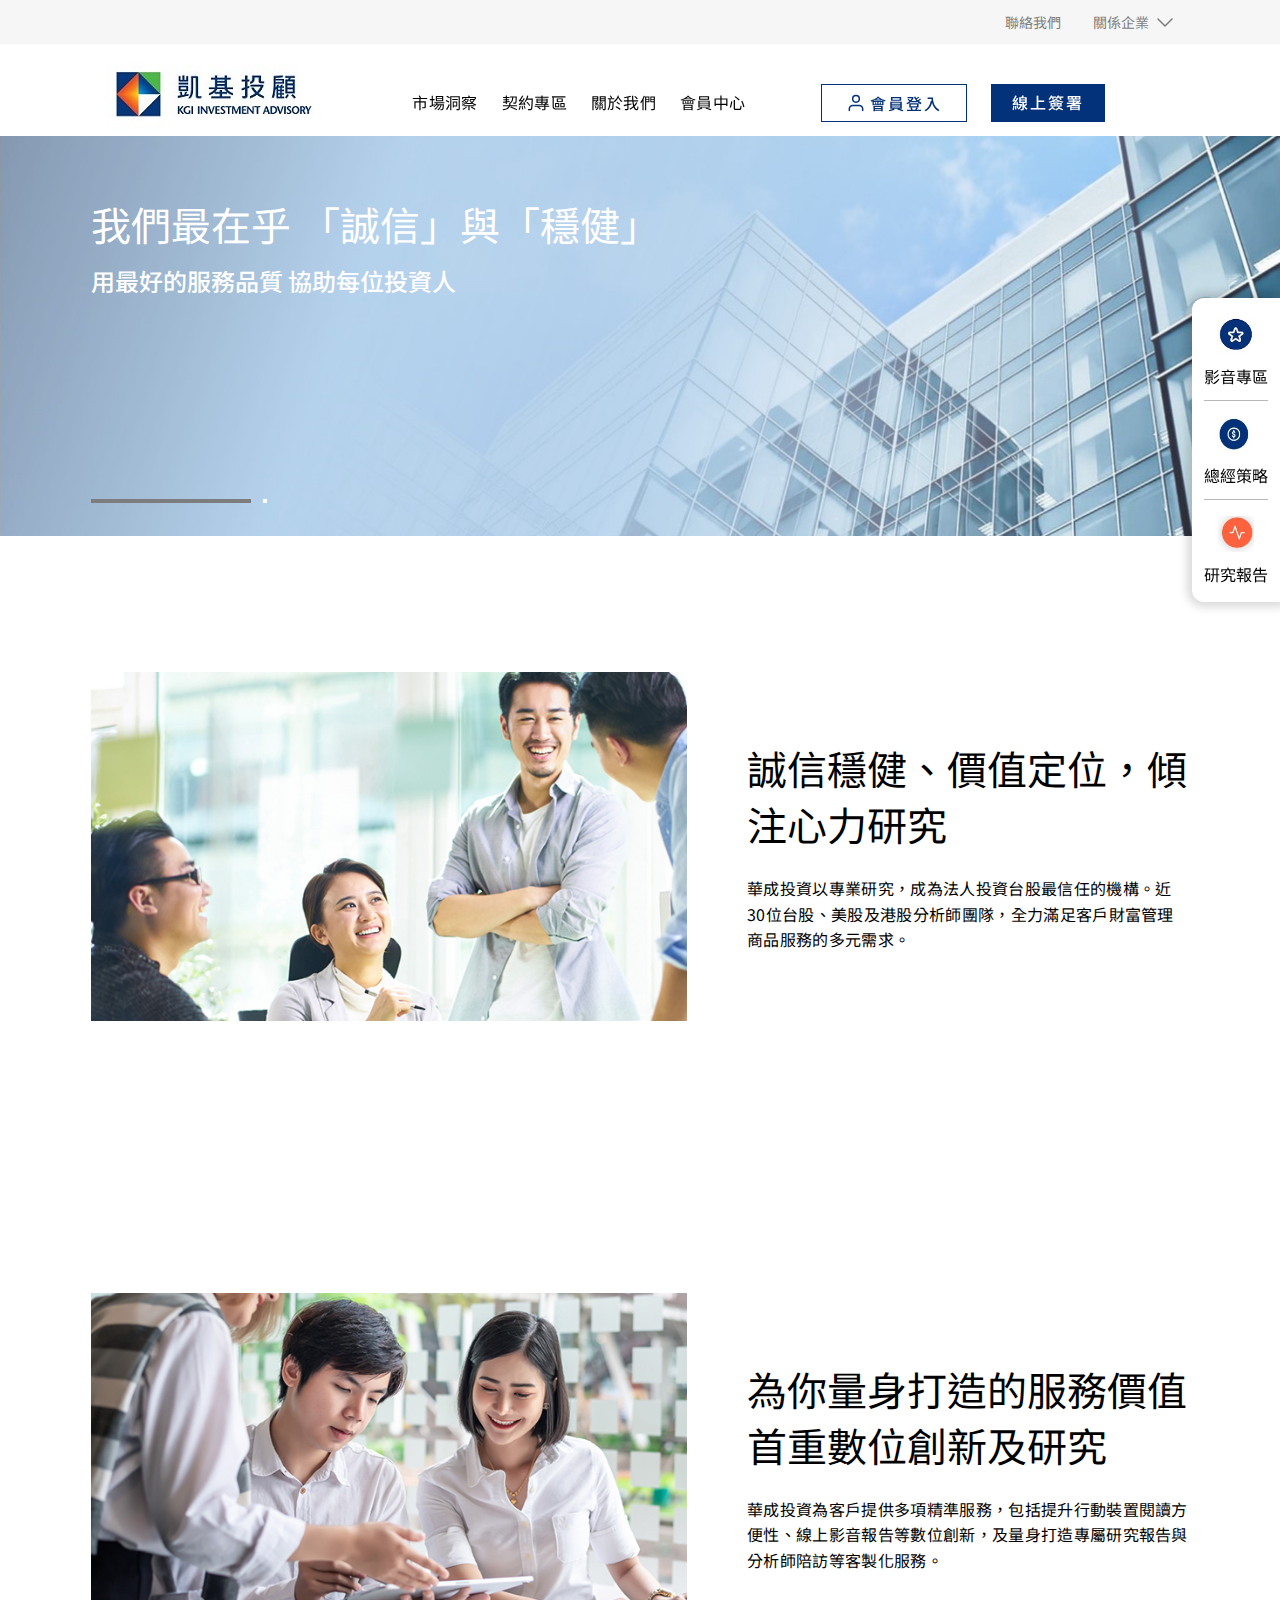
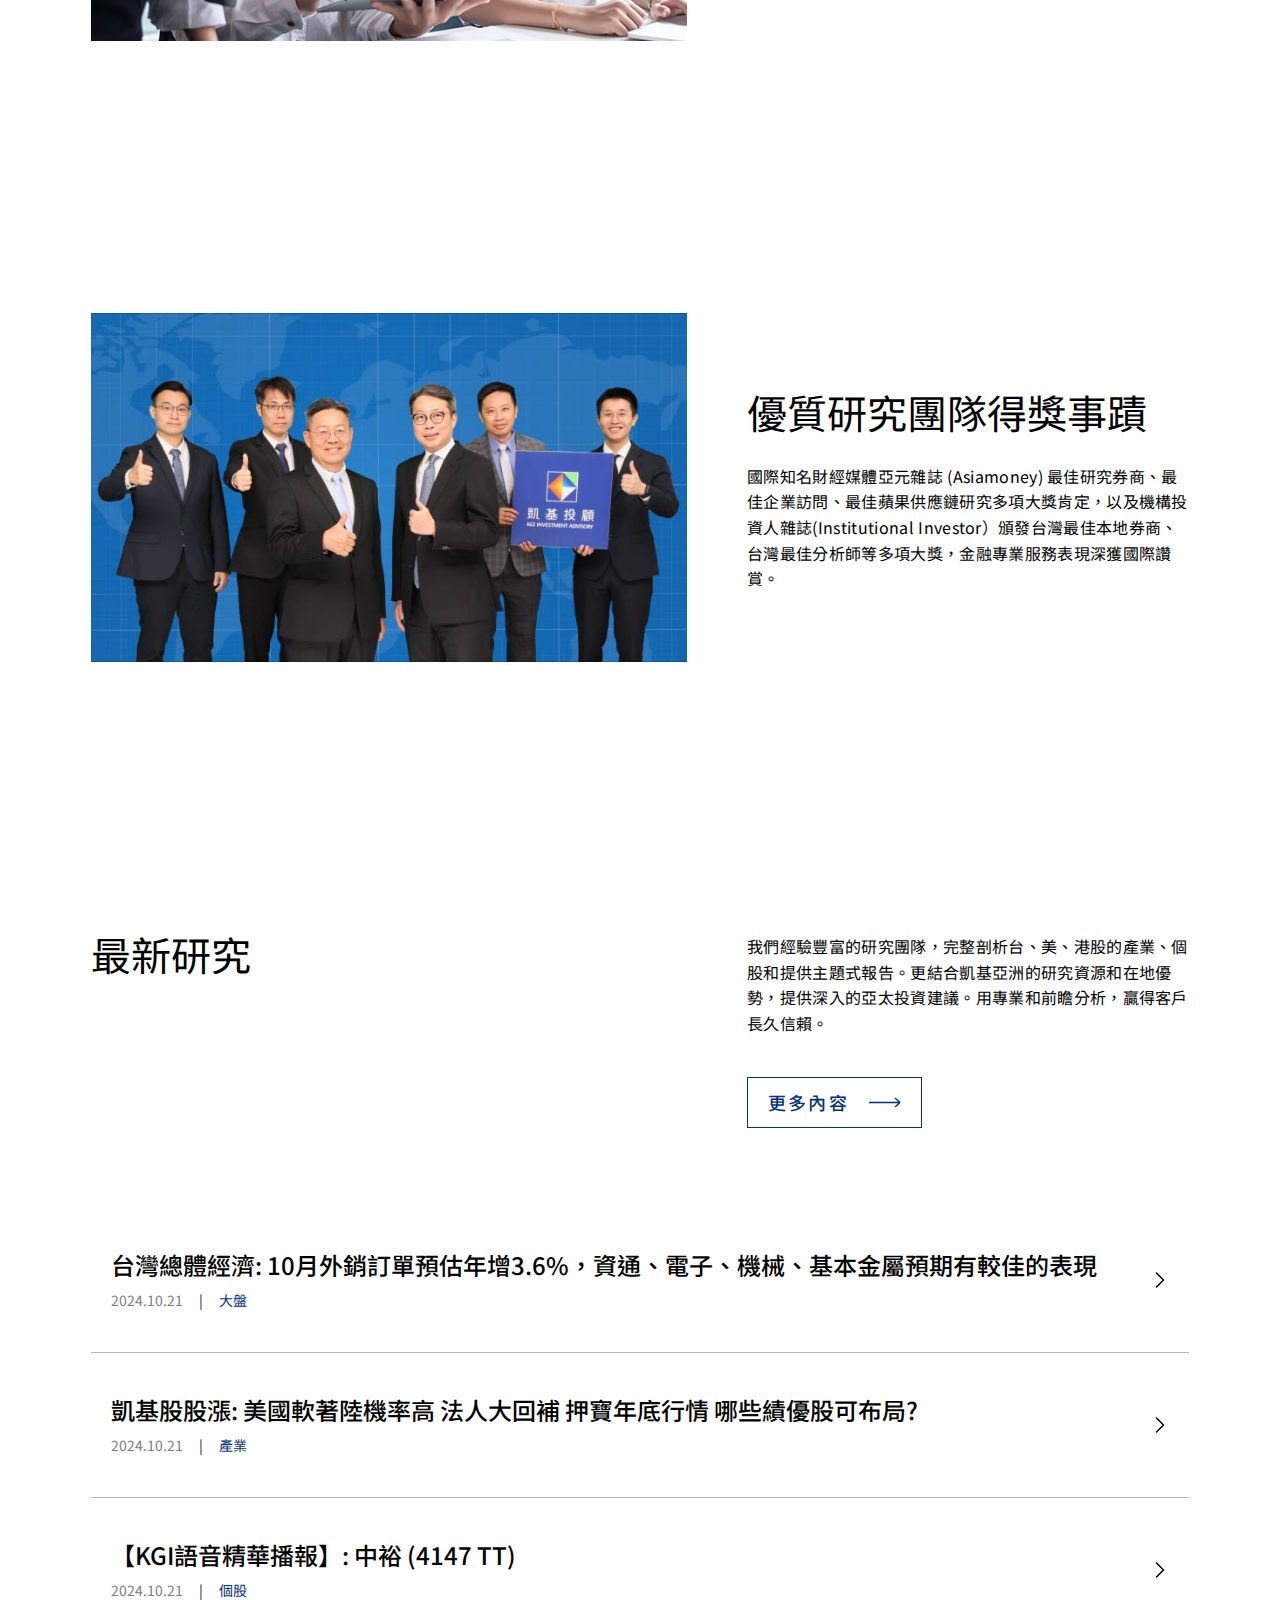
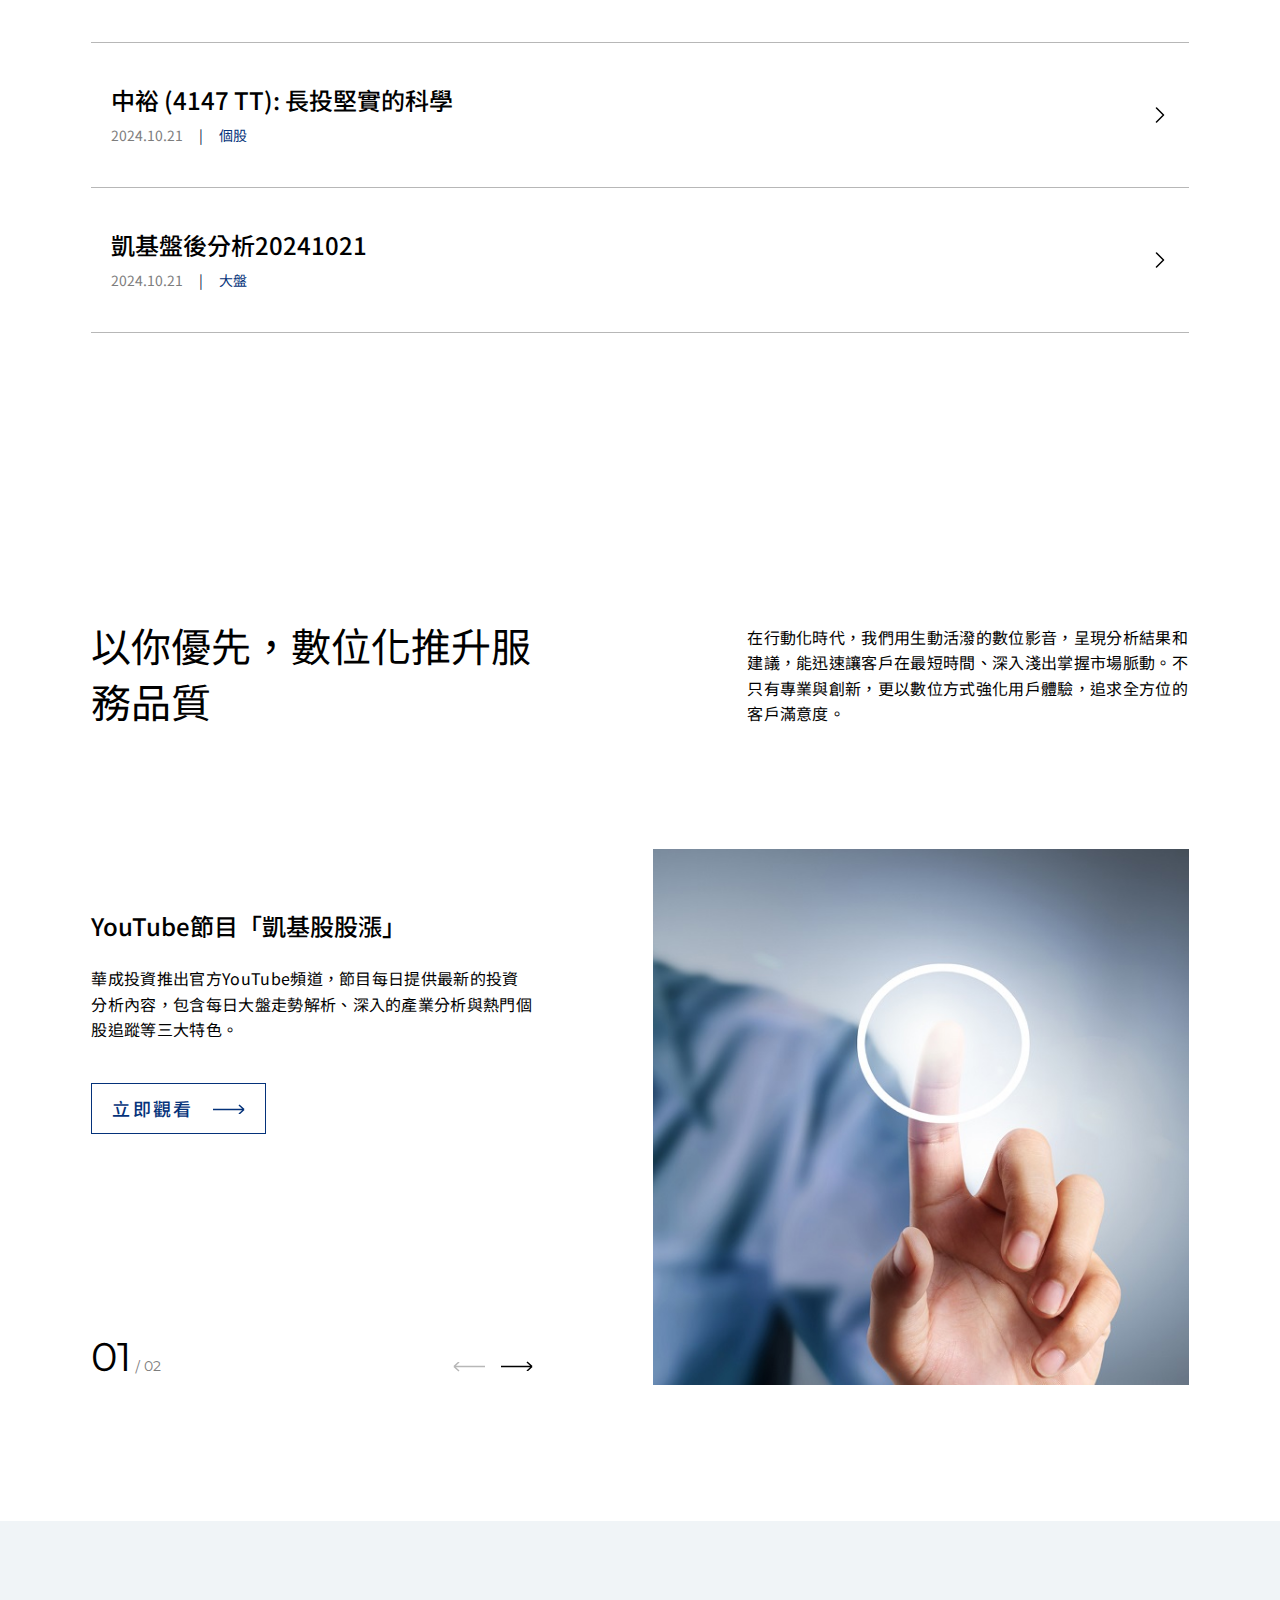
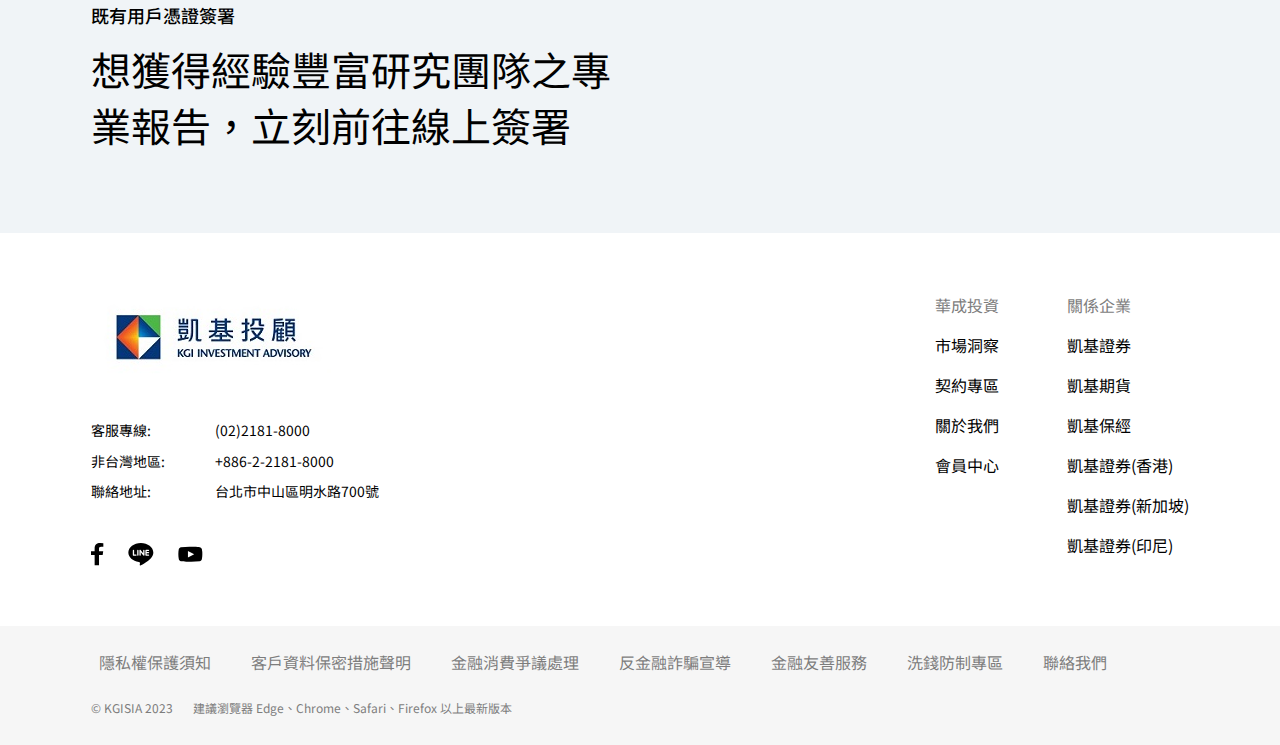
==== commit 9d61574e: "init" ====
--- a/index.html
+++ b/index.html
@@ -33,12 +33,12 @@
         componentName: 'HTML Metadata'
     });</script>
 
-    <title>凱基投顧</title>
+    <title>華成投資</title>
     <meta name="description"
-          content="凱基投顧以專業研究，成為法人投資台股最信任的機構。近30位台股、美股及港股分析師團隊，全力滿足客戶財富管理商品服務的多元需求。  "/>
-    <meta property="og:title" content="凱基投顧"/>
+          content="華成投資以專業研究，成為法人投資台股最信任的機構。近30位台股、美股及港股分析師團隊，全力滿足客戶財富管理商品服務的多元需求。  "/>
+    <meta property="og:title" content="華成投資"/>
     <meta property="og:description"
-          content="凱基投顧以專業研究，成為法人投資台股最信任的機構。近30位台股、美股及港股分析師團隊，全力滿足客戶財富管理商品服務的多元需求。  "/>
+          content="華成投資以專業研究，成為法人投資台股最信任的機構。近30位台股、美股及港股分析師團隊，全力滿足客戶財富管理商品服務的多元需求。  "/>
     <meta property="og:url" content="https://www.kgisia.com.tw/"/>
     <script data-script-component-id='474adc519a7d4ed3ac26bb66325dc31ff67cb0f01bda440b87419bfa0457a09e474adc519a7d4ed3ac26bb66325dc31f-end'>var compidscript = document.querySelector('[data-script-component-id="474adc519a7d4ed3ac26bb66325dc31ff67cb0f01bda440b87419bfa0457a09e474adc519a7d4ed3ac26bb66325dc31f"]');
     setLinkDataInfoAttr(compidscript.nextElementSibling, compidscript.getAttribute('data-script-component-id'));
@@ -200,7 +200,7 @@
         });
     </script>
     <script type="text/html" data-seo-breadcrumb-links>
-        <a href="/index.html">凱基投顧</a>
+        <a href="/index.html">華成投資</a>
 
     </script>
 
@@ -807,7 +807,7 @@
 
                             <div class="h2">誠信穩健、價值定位，傾注心力研究</div>
 
-                            <div class="h5 mt-24">凱基投顧以專業研究，成為法人投資台股最信任的機構。近30位台股、美股及港股分析師團隊，全力滿足客戶財富管理商品服務的多元需求。
+                            <div class="h5 mt-24">華成投資以專業研究，成為法人投資台股最信任的機構。近30位台股、美股及港股分析師團隊，全力滿足客戶財富管理商品服務的多元需求。
                                 &#160;
                             </div>
 
@@ -935,7 +935,7 @@
                             <div class="h2">為你量身打造的服務價值 首重數位創新及研究</div>
 
                             <div class="h5 mt-24">
-                                凱基投顧為客戶提供多項精準服務，包括提升行動裝置閱讀方便性、線上影音報告等數位創新，及量身打造專屬研究報告與分析師陪訪等客製化服務。
+                                華成投資為客戶提供多項精準服務，包括提升行動裝置閱讀方便性、線上影音報告等數位創新，及量身打造專屬研究報告與分析師陪訪等客製化服務。
                             </div>
 
                         </div>
@@ -1474,7 +1474,7 @@
                     <div>
                         <div class="h3-2 mt-24 mt-lg-60" role="title">YouTube節目「凱基股股漲」</div>
                         <div class="h5 mt-24" role="description">
-                            凱基投顧推出官方YouTube頻道，節目每日提供最新的投資分析內容，包含每日大盤走勢解析、深入的產業分析與熱門個股追蹤等三大特色。
+                            華成投資推出官方YouTube頻道，節目每日提供最新的投資分析內容，包含每日大盤走勢解析、深入的產業分析與熱門個股追蹤等三大特色。
                         </div>
                         <div class="mt-48 mt-lg-40">
                             <a href="https://www.youtube.com/@KGISIA.channel/videos" rel="noopener noreferrer"
@@ -1501,7 +1501,7 @@
                         <div class="gallery__item">
                             <div class="d-none gallery__item-title">YouTube節目「凱基股股漲」</div>
                             <div class="d-none gallery__item-description">
-                                凱基投顧推出官方YouTube頻道，節目每日提供最新的投資分析內容，包含每日大盤走勢解析、深入的產業分析與熱門個股追蹤等三大特色。
+                                華成投資推出官方YouTube頻道，節目每日提供最新的投資分析內容，包含每日大盤走勢解析、深入的產業分析與熱門個股追蹤等三大特色。
                             </div>
                             <div class="d-none gallery__item-btn_label">立即觀看</div>
                             <div class="d-none gallery__item-url">https://www.youtube.com/@KGISIA.channel/videos</div>
@@ -1520,7 +1520,7 @@
                         <div class="gallery__item">
                             <div class="d-none gallery__item-title">研究報告有聲書</div>
                             <div class="d-none gallery__item-description">
-                                凱基投顧推出研究報告有聲書，用輕鬆易懂的節目訪談，每周完整剖析全球市場投資展望或熱門產業，讓你快速了解市場變化。
+                                華成投資推出研究報告有聲書，用輕鬆易懂的節目訪談，每周完整剖析全球市場投資展望或熱門產業，讓你快速了解市場變化。
                             </div>
                             <div class="d-none gallery__item-btn_label">立即收聽</div>
                             <div class="d-none gallery__item-url">/report#anchor_01</div>
@@ -1823,7 +1823,7 @@
                     <div class="d-md-flex flex-md-row">
                         <div class=" ">
                             <div class="d-flex flex-column mt-n16">
-                                <div class="mt-16"><span class="color-grey">凱基投顧</span></div>
+                                <div class="mt-16"><span class="color-grey">華成投資</span></div>
                                 <a href="/report.html" class="mt-16 color-hover-primary-blue"> <span>市場洞察</span>
                                 </a><a href="/contract.html" class="mt-16 color-hover-primary-blue">
                                 <span>契約專區</span>
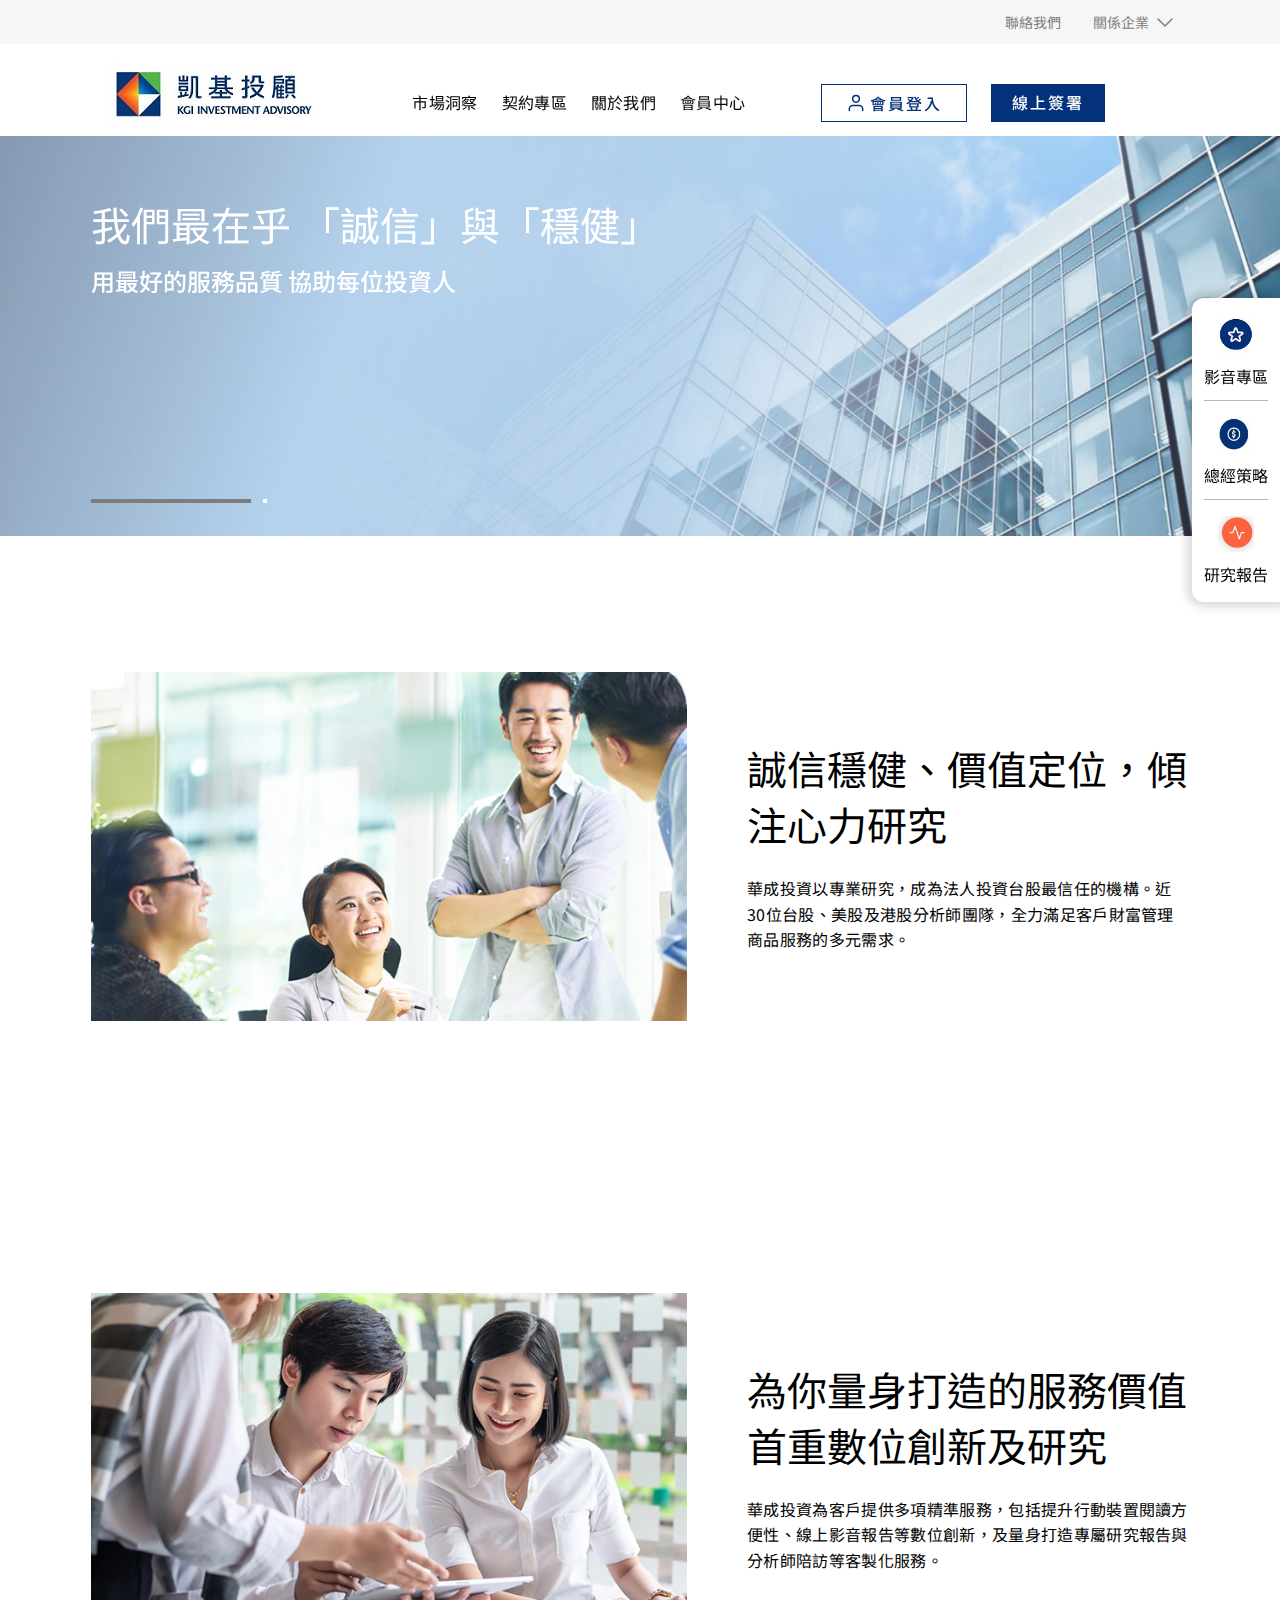
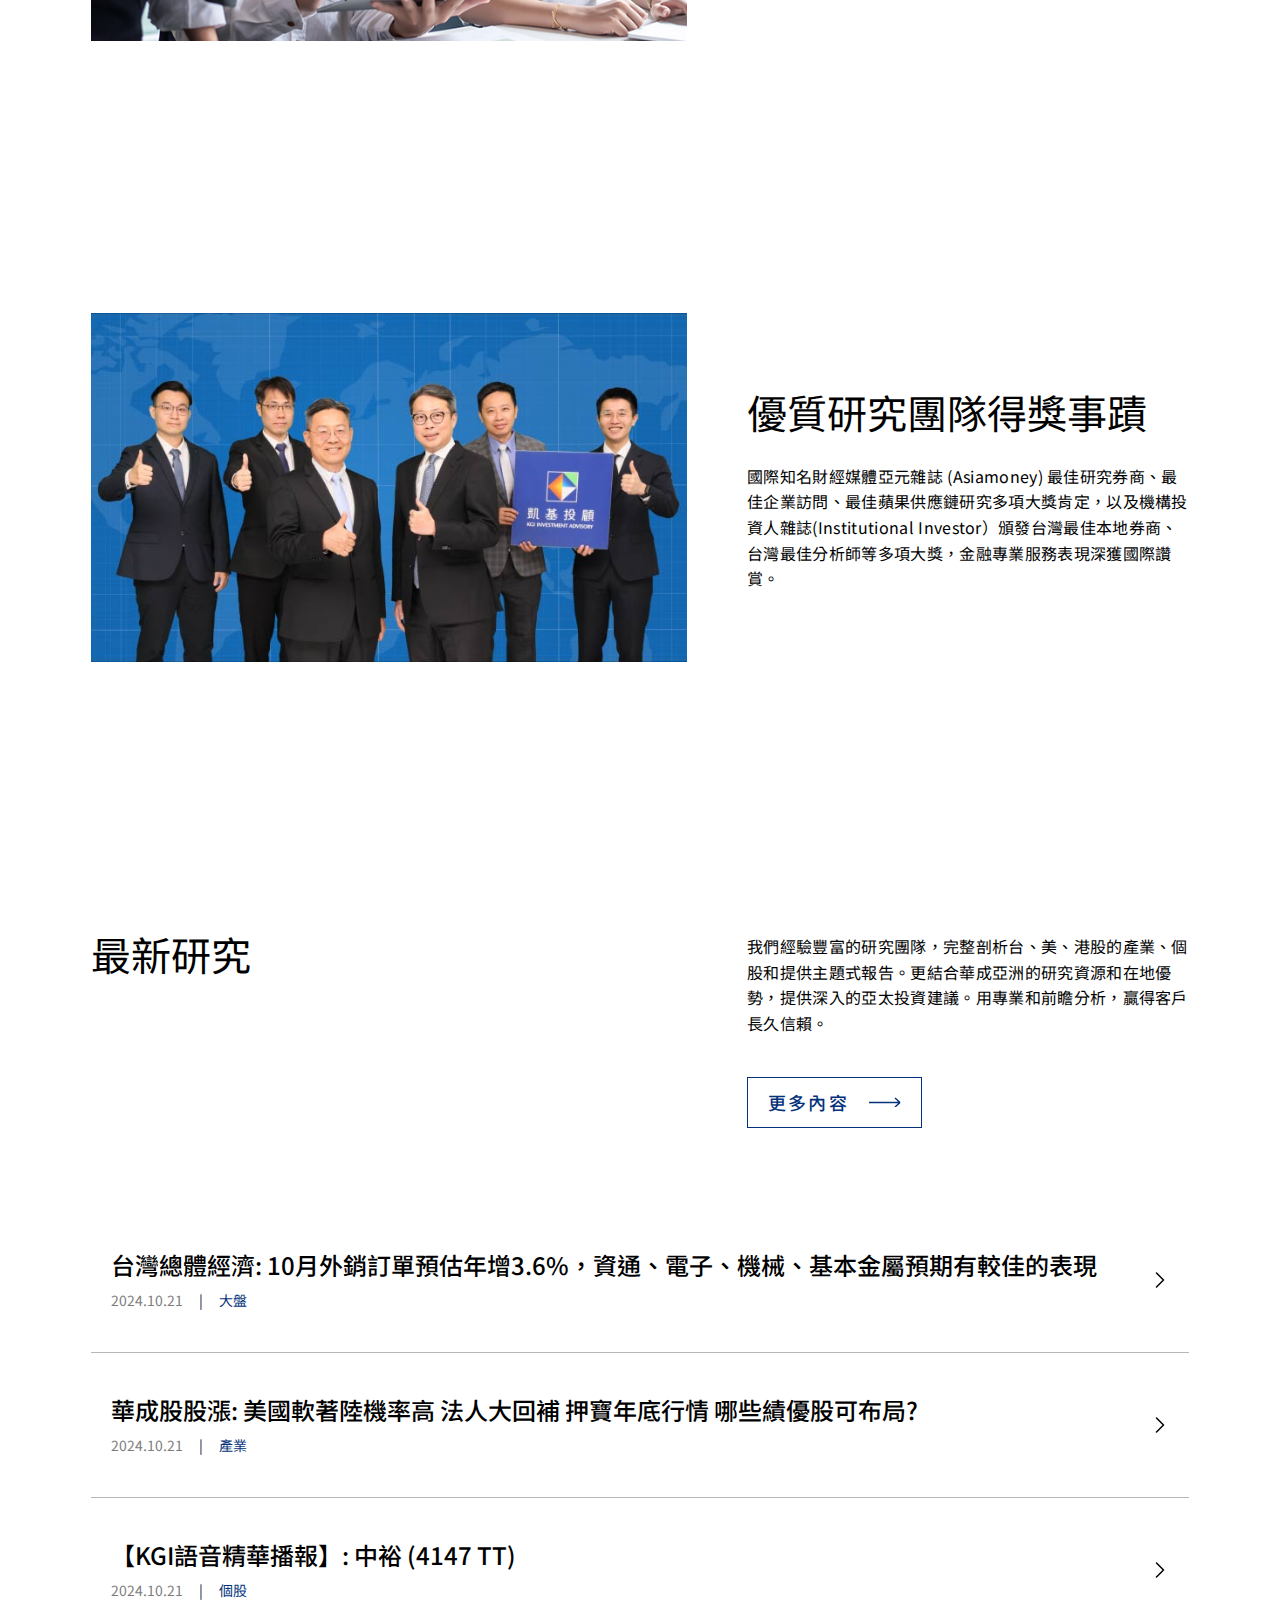
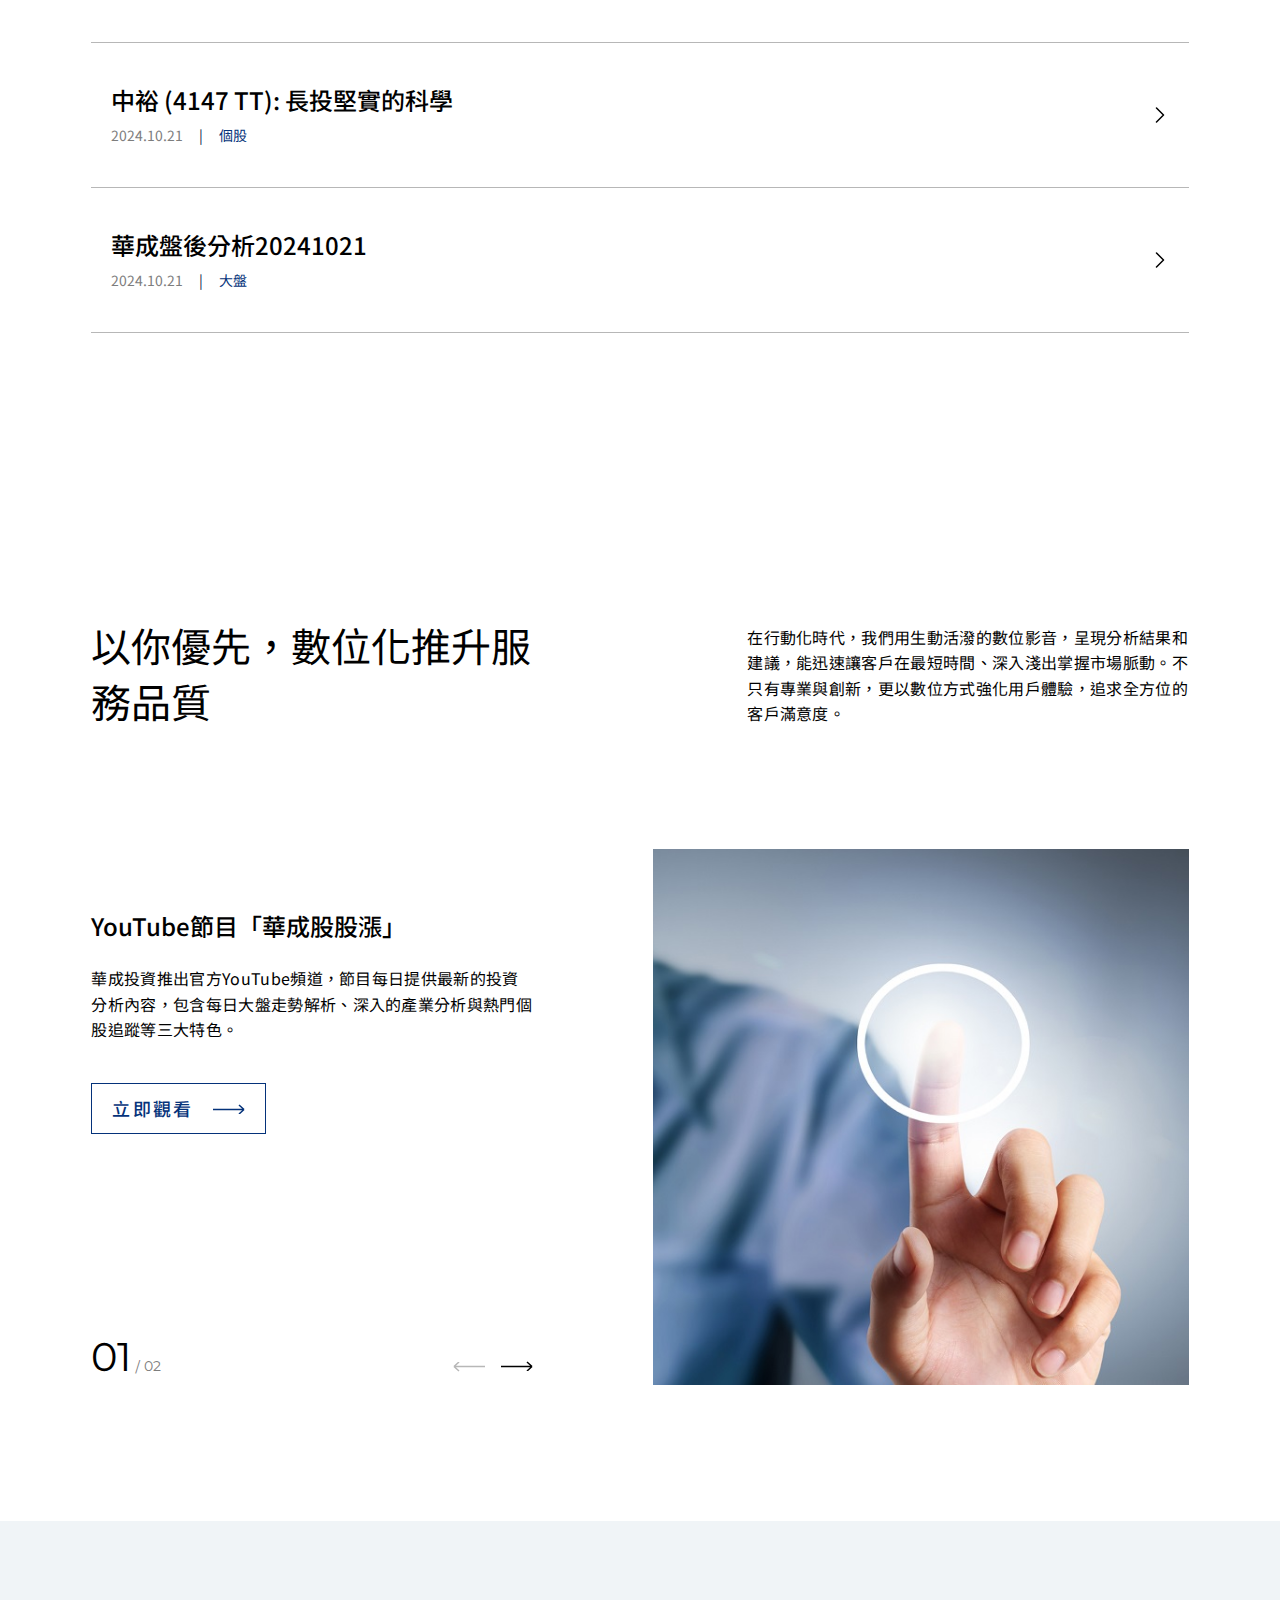
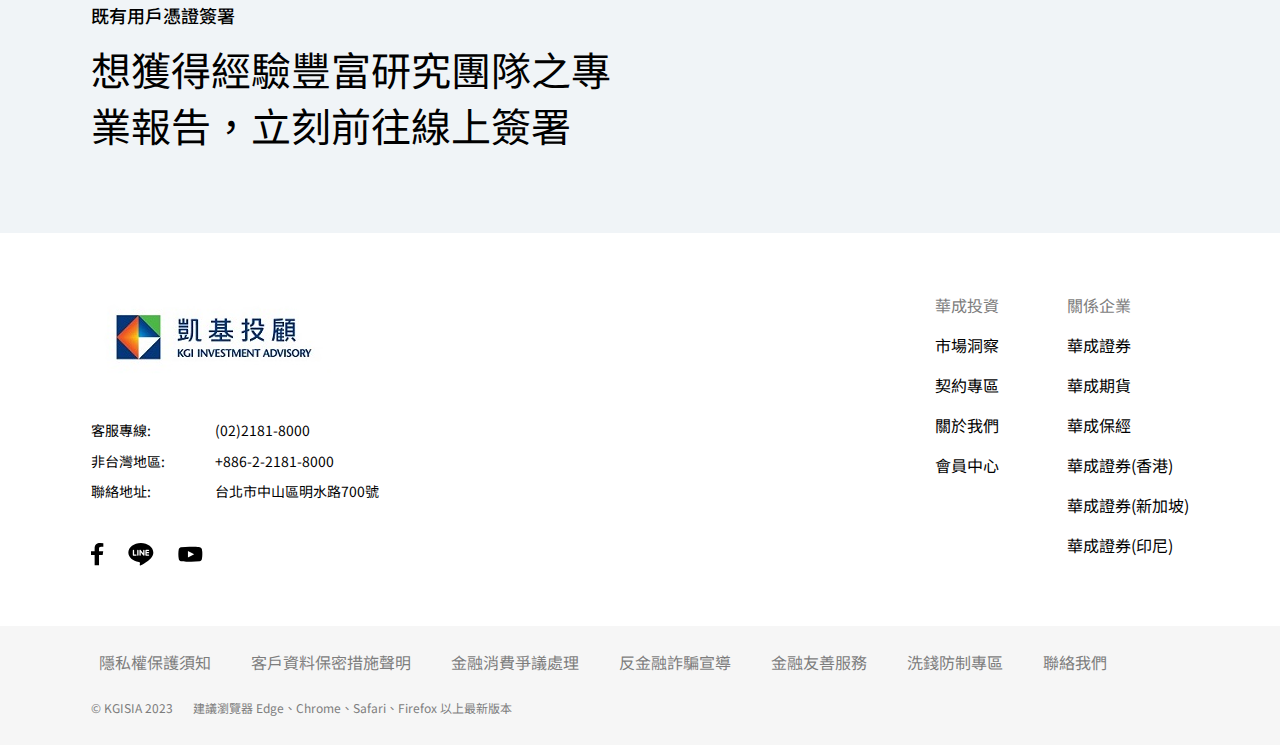
==== commit 63ecd91b: "init" ====
--- a/index.html
+++ b/index.html
@@ -154,7 +154,7 @@
             var structuredDataText = {
                 "@context": "http://schema.org",
                 "@type": "Organization",
-                "name": "凱基證券",
+                "name": "華成證券",
                 "url": 'https://www.kgi.com.tw/',
                 "logo": seoLogo,
                 "mainEntityOfPage": {
@@ -263,17 +263,17 @@
                         </a>
                         <div class="dropdown-menu header__dropdown-menu dropdown-menu-center">
                             <a href="https://www.kgi.com.tw/" rel="noopener noreferrer"
-                               class="dropdown-item header__dropdown-item" target="_blank">凱基證券</a><a
+                               class="dropdown-item header__dropdown-item" target="_blank">華成證券</a><a
                                 href="https://www.kgif.com.tw/" rel="noopener noreferrer"
-                                class="dropdown-item header__dropdown-item" target="_blank">凱基期貨</a><a
+                                class="dropdown-item header__dropdown-item" target="_blank">華成期貨</a><a
                                 href="https://www.kgiib.com.tw/" rel="noopener noreferrer"
-                                class="dropdown-item header__dropdown-item" target="_blank">凱基保經</a><a
+                                class="dropdown-item header__dropdown-item" target="_blank">華成保經</a><a
                                 href="https://www.kgi.com.tw/why-kgis/foreign-subsidiary/kgishk"
-                                rel="noopener noreferrer" class="dropdown-item header__dropdown-item" target="_blank">凱基證券(香港)</a><a
+                                rel="noopener noreferrer" class="dropdown-item header__dropdown-item" target="_blank">華成證券(香港)</a><a
                                 href="https://www.kgi.com.tw/why-kgis/foreign-subsidiary/kgissg"
-                                rel="noopener noreferrer" class="dropdown-item header__dropdown-item" target="_blank">凱基證券(新加坡)</a><a
+                                rel="noopener noreferrer" class="dropdown-item header__dropdown-item" target="_blank">華成證券(新加坡)</a><a
                                 href="https://www.kgi.com.tw/why-kgis/foreign-subsidiary/kgisindonesia"
-                                rel="noopener noreferrer" class="dropdown-item header__dropdown-item" target="_blank">凱基證券(印尼)</a>
+                                rel="noopener noreferrer" class="dropdown-item header__dropdown-item" target="_blank">華成證券(印尼)</a>
                         </div>
                     </div>
                 </div>
@@ -370,42 +370,42 @@
                                             <li class='ch-nav-lv2-item'>
                                                 <a href="https://www.kgi.com.tw/" rel="noopener noreferrer"
                                                    class="ch-nav-lv2-link" target="_blank">
-                                                    凱基證券
+                                                    華成證券
                                                 </a>
 
                                             </li>
                                             <li class='ch-nav-lv2-item'>
                                                 <a href="https://www.kgif.com.tw/" rel="noopener noreferrer"
                                                    class="ch-nav-lv2-link" target="_blank">
-                                                    凱基期貨
+                                                    華成期貨
                                                 </a>
 
                                             </li>
                                             <li class='ch-nav-lv2-item'>
                                                 <a href="https://www.kgiib.com.tw/" rel="noopener noreferrer"
                                                    class="ch-nav-lv2-link" target="_blank">
-                                                    凱基保經
+                                                    華成保經
                                                 </a>
 
                                             </li>
                                             <li class='ch-nav-lv2-item'>
                                                 <a href="https://www.kgi.com.tw/why-kgis/foreign-subsidiary/kgishk"
                                                    rel="noopener noreferrer" class="ch-nav-lv2-link" target="_blank">
-                                                    凱基證券(香港)
+                                                    華成證券(香港)
                                                 </a>
 
                                             </li>
                                             <li class='ch-nav-lv2-item'>
                                                 <a href="https://www.kgi.com.tw/why-kgis/foreign-subsidiary/kgissg"
                                                    rel="noopener noreferrer" class="ch-nav-lv2-link" target="_blank">
-                                                    凱基證券(新加坡)
+                                                    華成證券(新加坡)
                                                 </a>
 
                                             </li>
                                             <li class='ch-nav-lv2-item'>
                                                 <a href="https://www.kgi.com.tw/why-kgis/foreign-subsidiary/kgisindonesia"
                                                    rel="noopener noreferrer" class="ch-nav-lv2-link" target="_blank">
-                                                    凱基證券(印尼)
+                                                    華成證券(印尼)
                                                 </a>
 
                                             </li>
@@ -1188,7 +1188,7 @@
                 </div>
                 <div class="col-12 col-md-5 offset-md-1 pt-24 pt-md-0">
                     <div class="h5">
-                        我們經驗豐富的研究團隊，完整剖析台、美、港股的產業、個股和提供主題式報告。更結合凱基亞洲的研究資源和在地優勢，提供深入的亞太投資建議。用專業和前瞻分析，贏得客戶長久信賴。
+                        我們經驗豐富的研究團隊，完整剖析台、美、港股的產業、個股和提供主題式報告。更結合華成亞洲的研究資源和在地優勢，提供深入的亞太投資建議。用專業和前瞻分析，贏得客戶長久信賴。
                     </div>
                     <a href="https://investment.kgisia.com.tw/portal/Report/Index"
                        class="btn btn--outline-primary btn--arrow mt-40"> <span>更多內容</span>
@@ -1220,7 +1220,7 @@
                 "            \"starT_DATE\": \"2024.10.21\"\n" +
                 "        },\n" +
                 "        {\n" +
-                "            \"title\": \"凱基股股漲: 美國軟著陸機率高 法人大回補  押寶年底行情 哪些績優股可布局?\",\n" +
+                "            \"title\": \"華成股股漲: 美國軟著陸機率高 法人大回補  押寶年底行情 哪些績優股可布局?\",\n" +
                 "            \"clsnm\": \"產業\",\n" +
                 "            \"rptid\": \"0c71eed5-3684-4e49-b502-d9df762d864d\",\n" +
                 "            \"starT_DATE\": \"2024.10.21\"\n" +
@@ -1238,7 +1238,7 @@
                 "            \"starT_DATE\": \"2024.10.21\"\n" +
                 "        },\n" +
                 "        {\n" +
-                "            \"title\": \"凱基盤後分析20241021\",\n" +
+                "            \"title\": \"華成盤後分析20241021\",\n" +
                 "            \"clsnm\": \"大盤\",\n" +
                 "            \"rptid\": \"2d3a7dd0-4cff-4dac-8741-fdb5ff8f0f6a\",\n" +
                 "            \"starT_DATE\": \"2024.10.21\"\n" +
@@ -1472,7 +1472,7 @@
             <div class="row pt-64 pt-lg-120" data-type="comp" data-comp-name="gallery">
                 <div class="col-12 col-lg-5 order-2 order-lg-1 bg-white bg-lg-none p-24 py-lg-0 px-lg-p d-flex flex-column">
                     <div>
-                        <div class="h3-2 mt-24 mt-lg-60" role="title">YouTube節目「凱基股股漲」</div>
+                        <div class="h3-2 mt-24 mt-lg-60" role="title">YouTube節目「華成股股漲」</div>
                         <div class="h5 mt-24" role="description">
                             華成投資推出官方YouTube頻道，節目每日提供最新的投資分析內容，包含每日大盤走勢解析、深入的產業分析與熱門個股追蹤等三大特色。
                         </div>
@@ -1499,7 +1499,7 @@
                 <div class="col-12 px-0 col-lg-6 offset-lg-1 px-lg-p order-1 order-lg-2">
                     <div class="gallery__item-wrap">
                         <div class="gallery__item">
-                            <div class="d-none gallery__item-title">YouTube節目「凱基股股漲」</div>
+                            <div class="d-none gallery__item-title">YouTube節目「華成股股漲」</div>
                             <div class="d-none gallery__item-description">
                                 華成投資推出官方YouTube頻道，節目每日提供最新的投資分析內容，包含每日大盤走勢解析、深入的產業分析與熱門個股追蹤等三大特色。
                             </div>
@@ -1514,7 +1514,7 @@
                                     <img src="/-/media/images/kgiia/home/home05-2_587x587.jpg?h=587&amp;iar=0&amp;w=587"
                                          class="gallery__img lazy" alt=""/>
                                 </picture>
-                                <figcaption hidden="">YouTube節目「凱基股股漲」</figcaption>
+                                <figcaption hidden="">YouTube節目「華成股股漲」</figcaption>
                             </figure>
                         </div>
                         <div class="gallery__item">
@@ -1837,17 +1837,17 @@
                             <div class="d-flex flex-column mt-n16">
                                 <div class="mt-16"><span class="color-grey">關係企業</span></div>
                                 <a href="https://www.kgi.com.tw/zh-tw" rel="noopener noreferrer"
-                                   class="mt-16 color-hover-primary-blue" target="_blank"> <span>凱基證券</span>
+                                   class="mt-16 color-hover-primary-blue" target="_blank"> <span>華成證券</span>
                                 </a><a href="https://www.kgif.com.tw/" rel="noopener noreferrer"
-                                       class="mt-16 color-hover-primary-blue" target="_blank"> <span>凱基期貨</span>
+                                       class="mt-16 color-hover-primary-blue" target="_blank"> <span>華成期貨</span>
                             </a><a href="https://www.kgiib.com.tw/" rel="noopener noreferrer"
-                                   class="mt-16 color-hover-primary-blue" target="_blank"> <span>凱基保經</span>
+                                   class="mt-16 color-hover-primary-blue" target="_blank"> <span>華成保經</span>
                             </a><a href="https://www.kgi.com.hk/default.aspx" rel="noopener noreferrer"
-                                   class="mt-16 color-hover-primary-blue" target="_blank"> <span>凱基證券(香港)</span>
+                                   class="mt-16 color-hover-primary-blue" target="_blank"> <span>華成證券(香港)</span>
                             </a><a href="http://www.kgieworld.sg/" rel="noopener noreferrer"
-                                   class="mt-16 color-hover-primary-blue" target="_blank"> <span>凱基證券(新加坡)</span>
+                                   class="mt-16 color-hover-primary-blue" target="_blank"> <span>華成證券(新加坡)</span>
                             </a><a href="https://kgi.id/en/" rel="noopener noreferrer"
-                                   class="mt-16 color-hover-primary-blue" target="_blank"> <span>凱基證券(印尼)</span>
+                                   class="mt-16 color-hover-primary-blue" target="_blank"> <span>華成證券(印尼)</span>
                             </a></div>
                         </div>
 
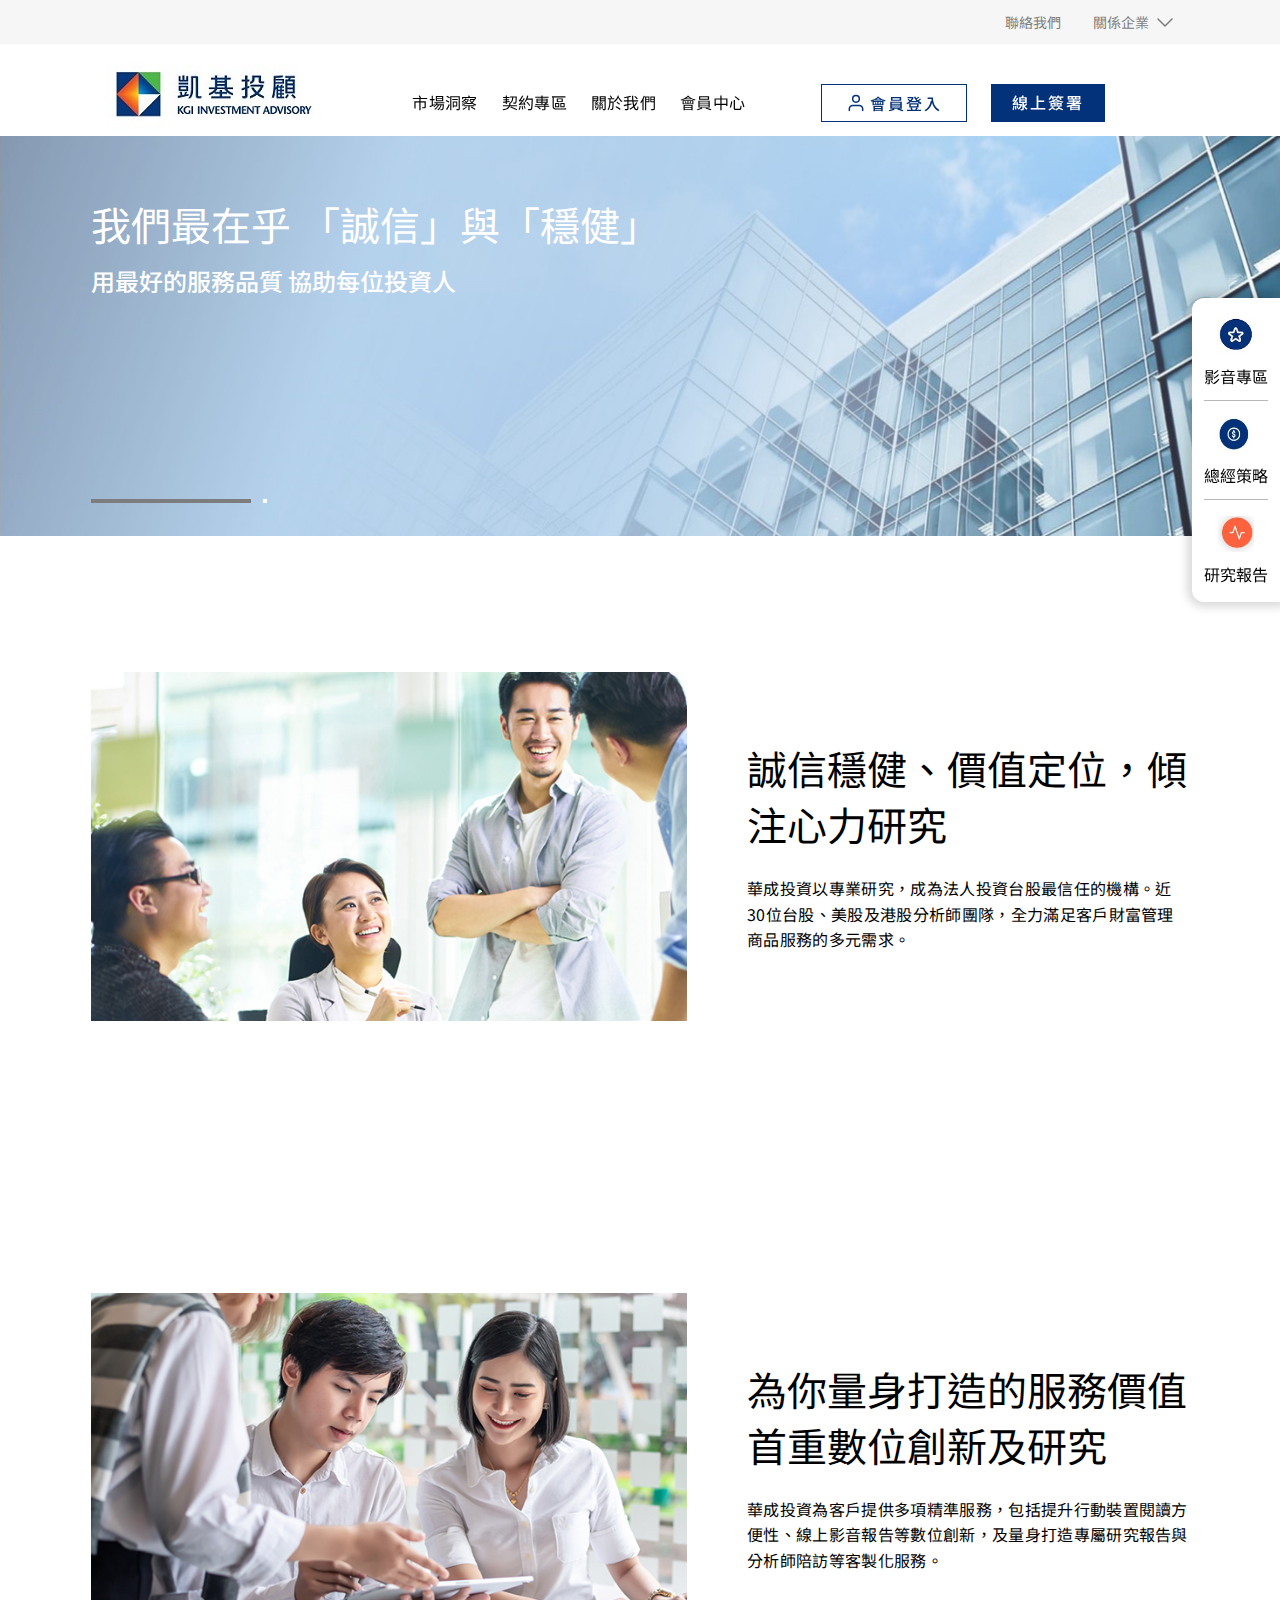
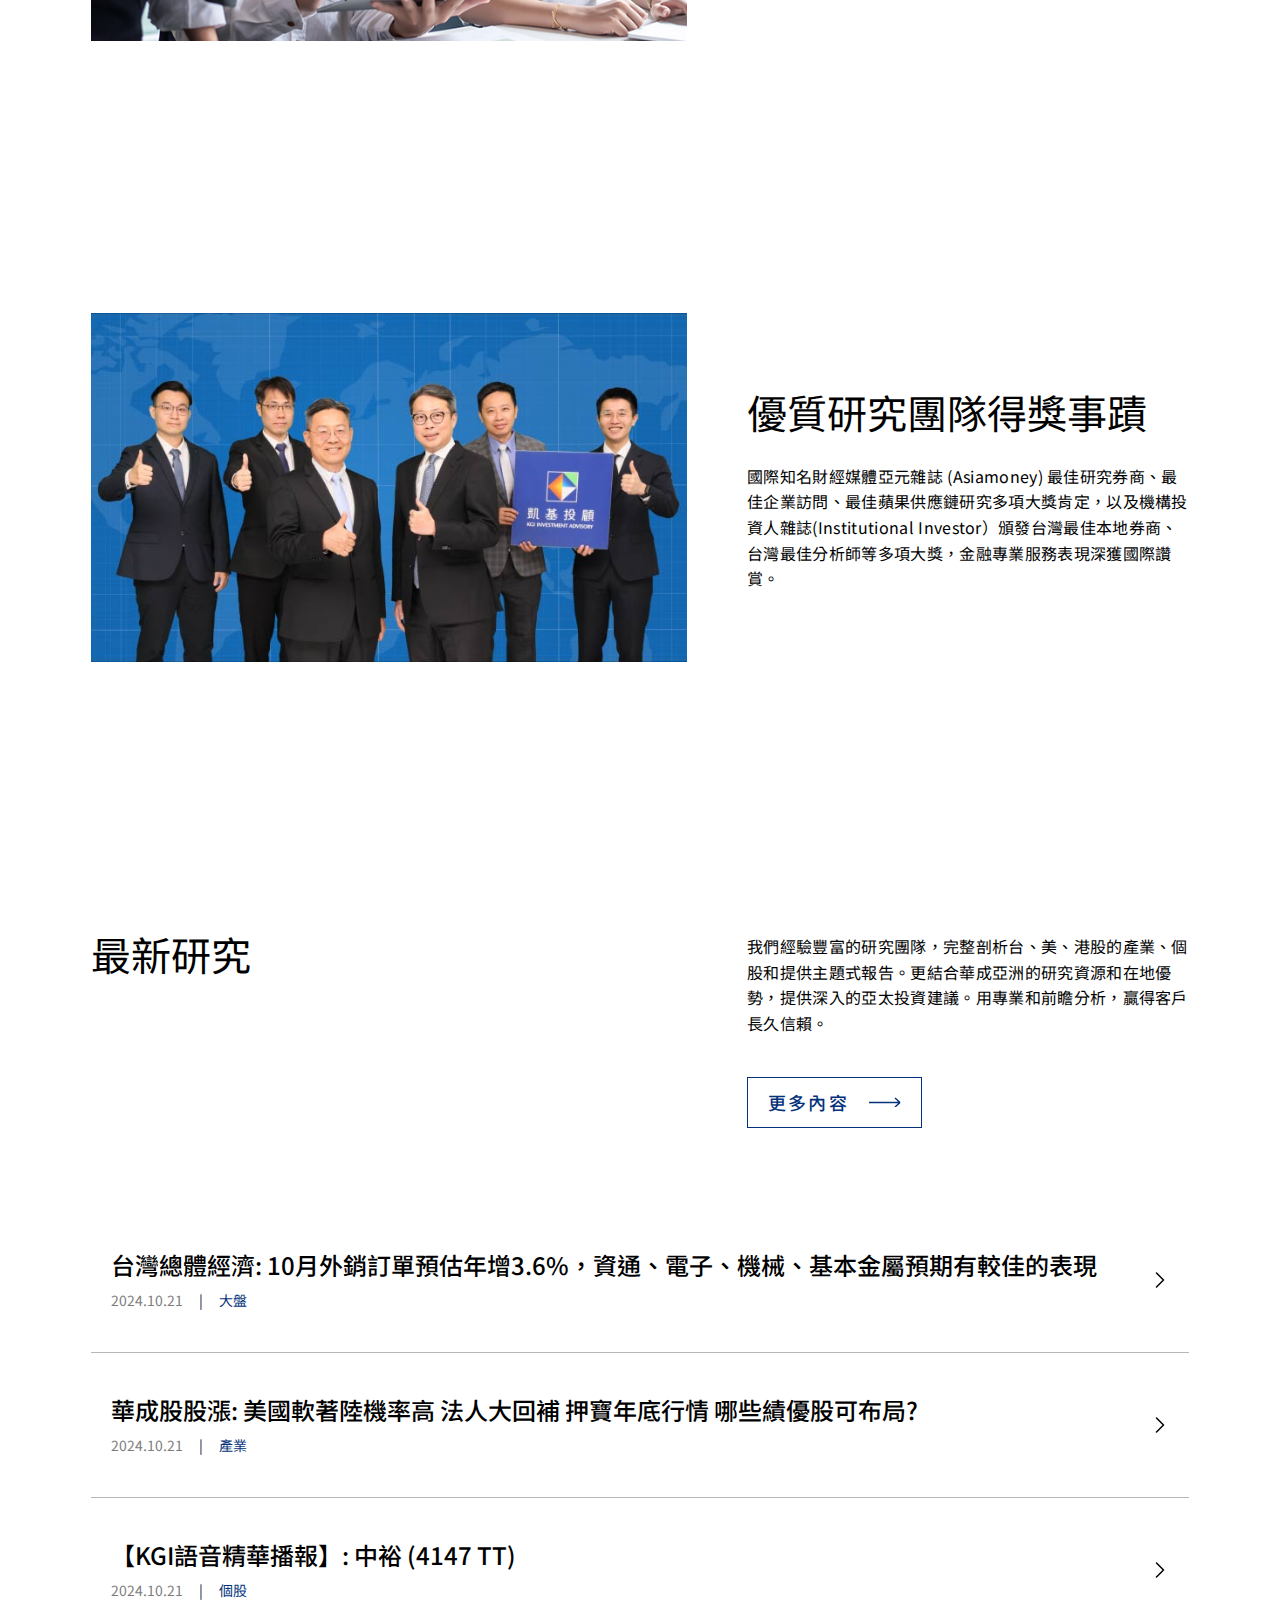
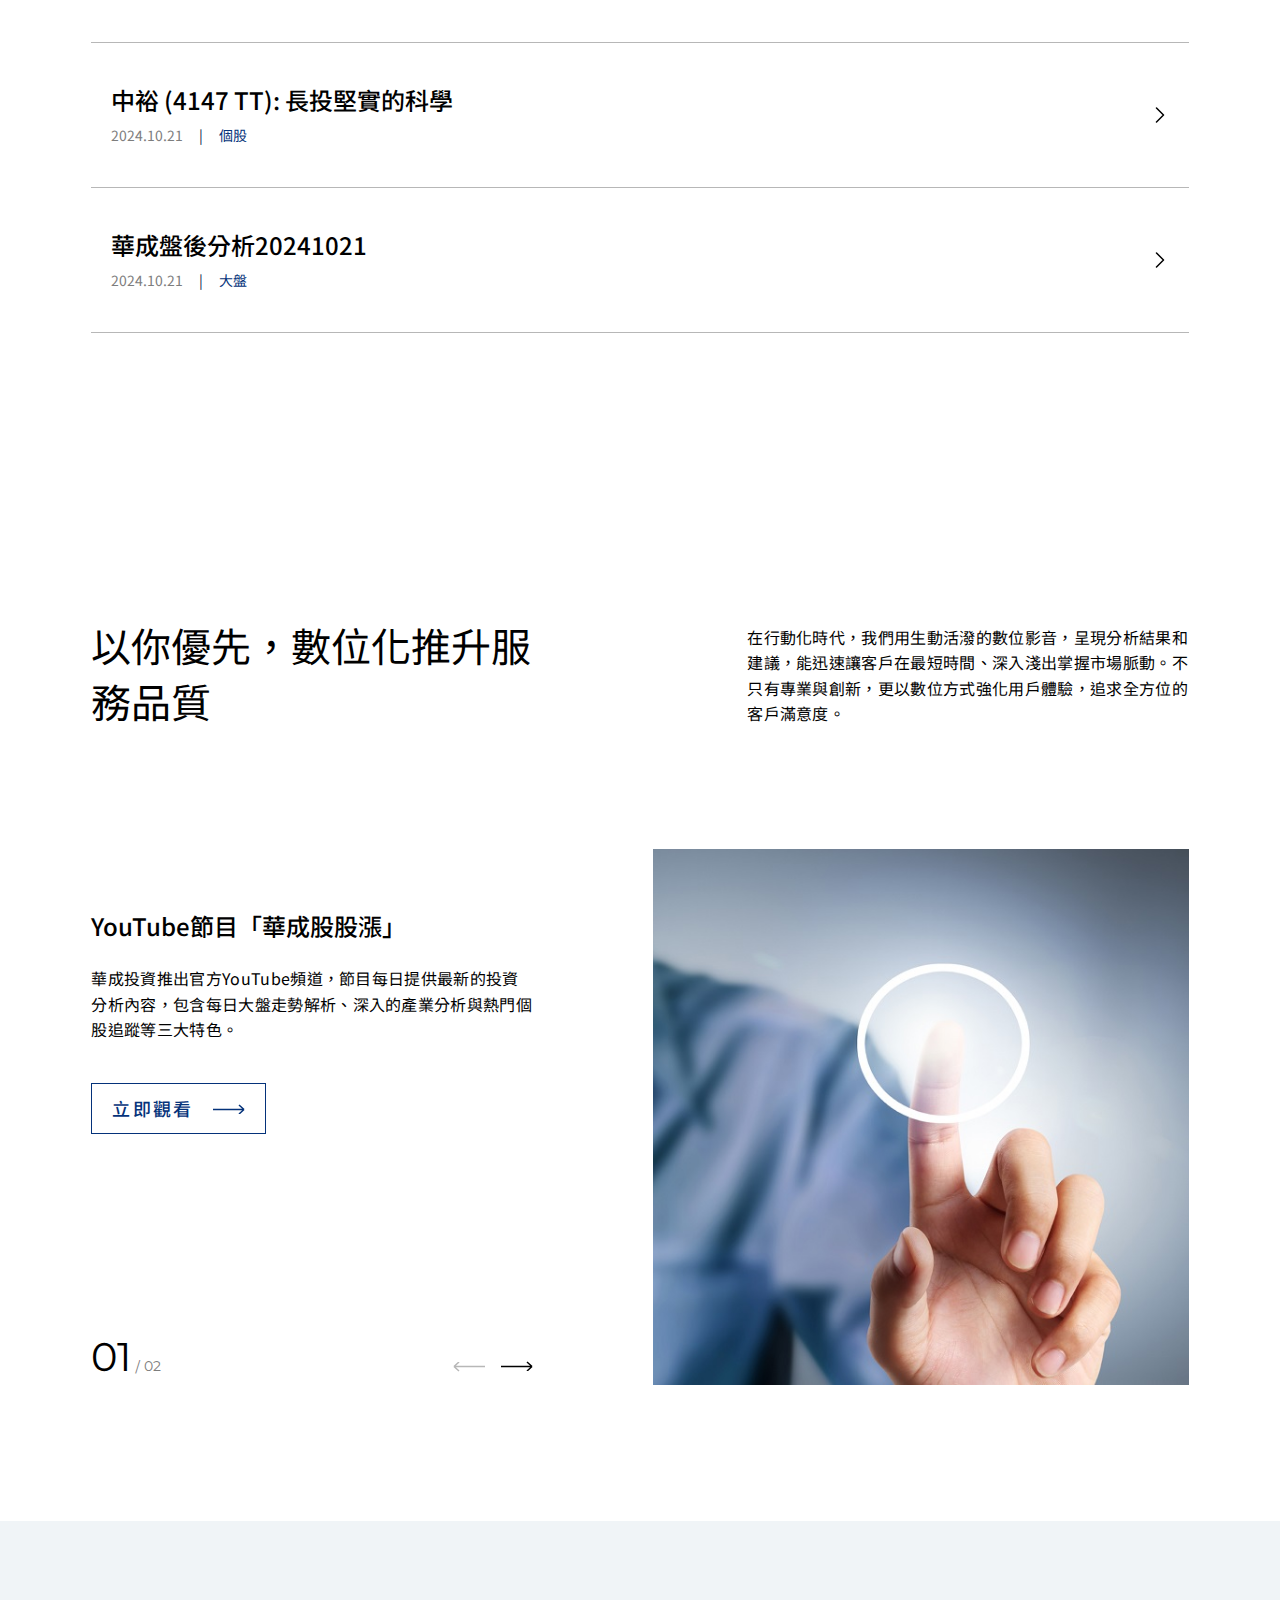
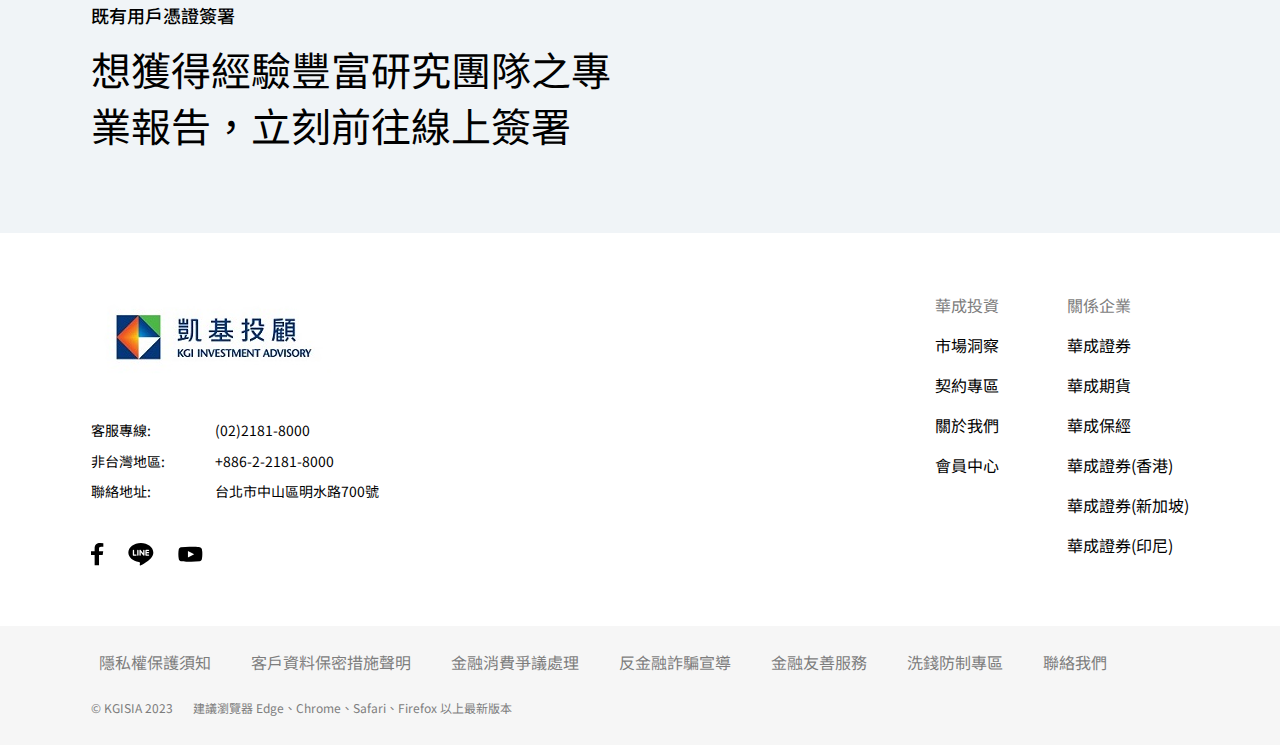
==== commit 7553158e: "init" ====
--- a/index.html
+++ b/index.html
@@ -39,7 +39,7 @@
     <meta property="og:title" content="華成投資"/>
     <meta property="og:description"
           content="華成投資以專業研究，成為法人投資台股最信任的機構。近30位台股、美股及港股分析師團隊，全力滿足客戶財富管理商品服務的多元需求。  "/>
-    <meta property="og:url" content="https://www.kgisia.com.tw/"/>
+    <!--<meta property="og:url" content="https://www.kgisia.com.tw/"/>-->
     <script data-script-component-id='474adc519a7d4ed3ac26bb66325dc31ff67cb0f01bda440b87419bfa0457a09e474adc519a7d4ed3ac26bb66325dc31f-end'>var compidscript = document.querySelector('[data-script-component-id="474adc519a7d4ed3ac26bb66325dc31ff67cb0f01bda440b87419bfa0457a09e474adc519a7d4ed3ac26bb66325dc31f"]');
     setLinkDataInfoAttr(compidscript.nextElementSibling, compidscript.getAttribute('data-script-component-id'));
 
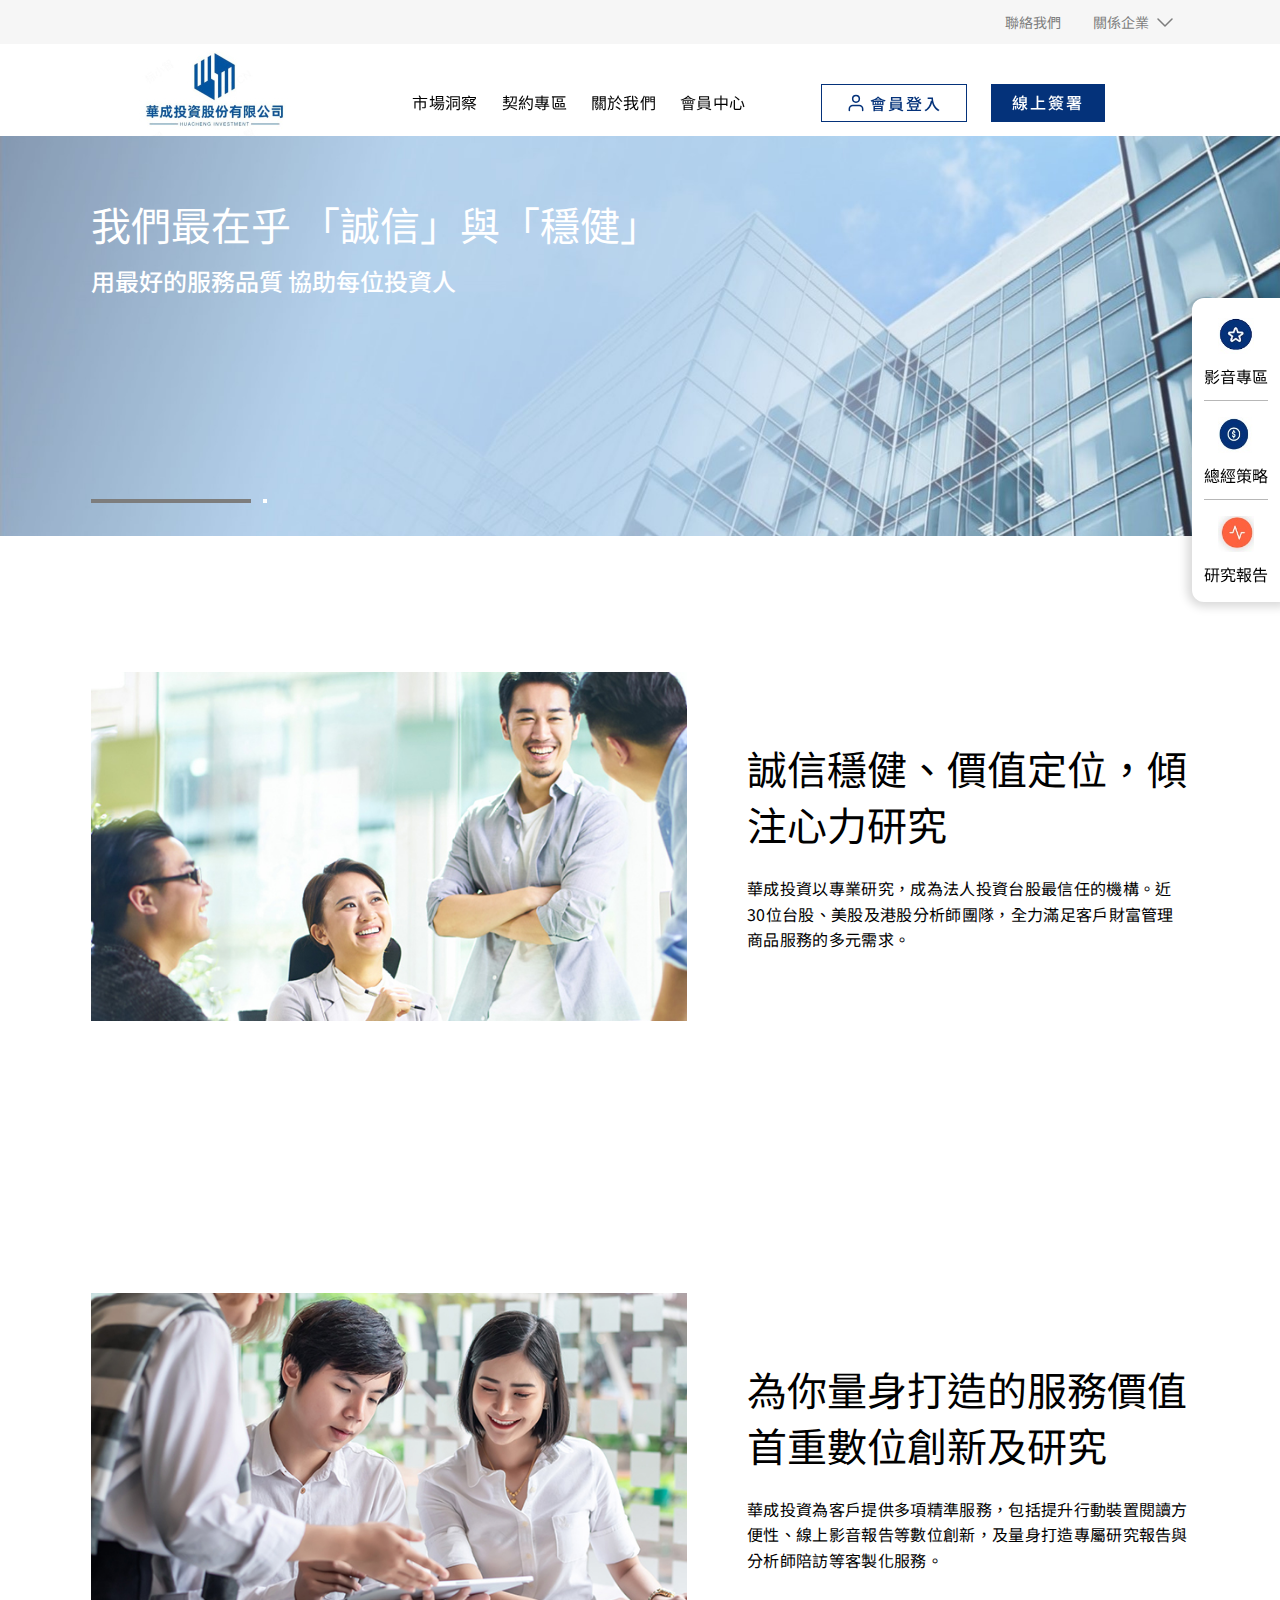
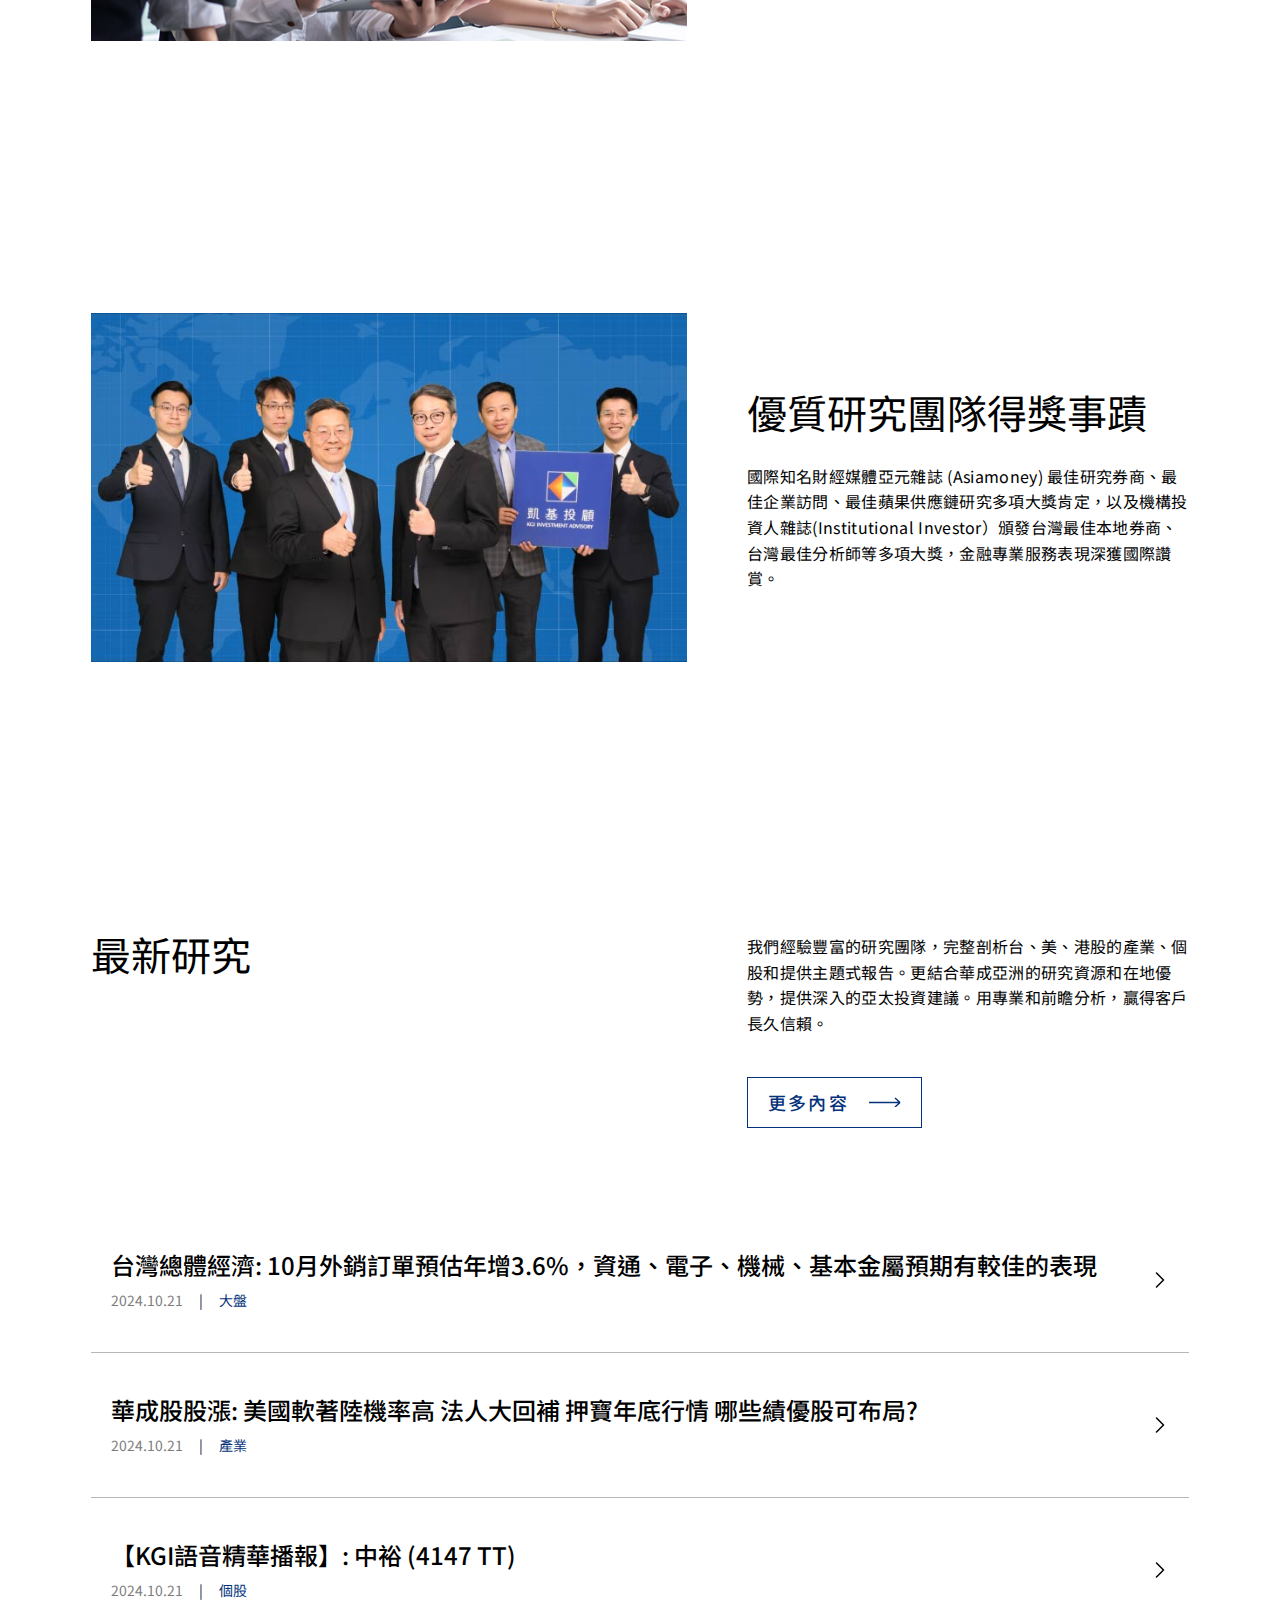
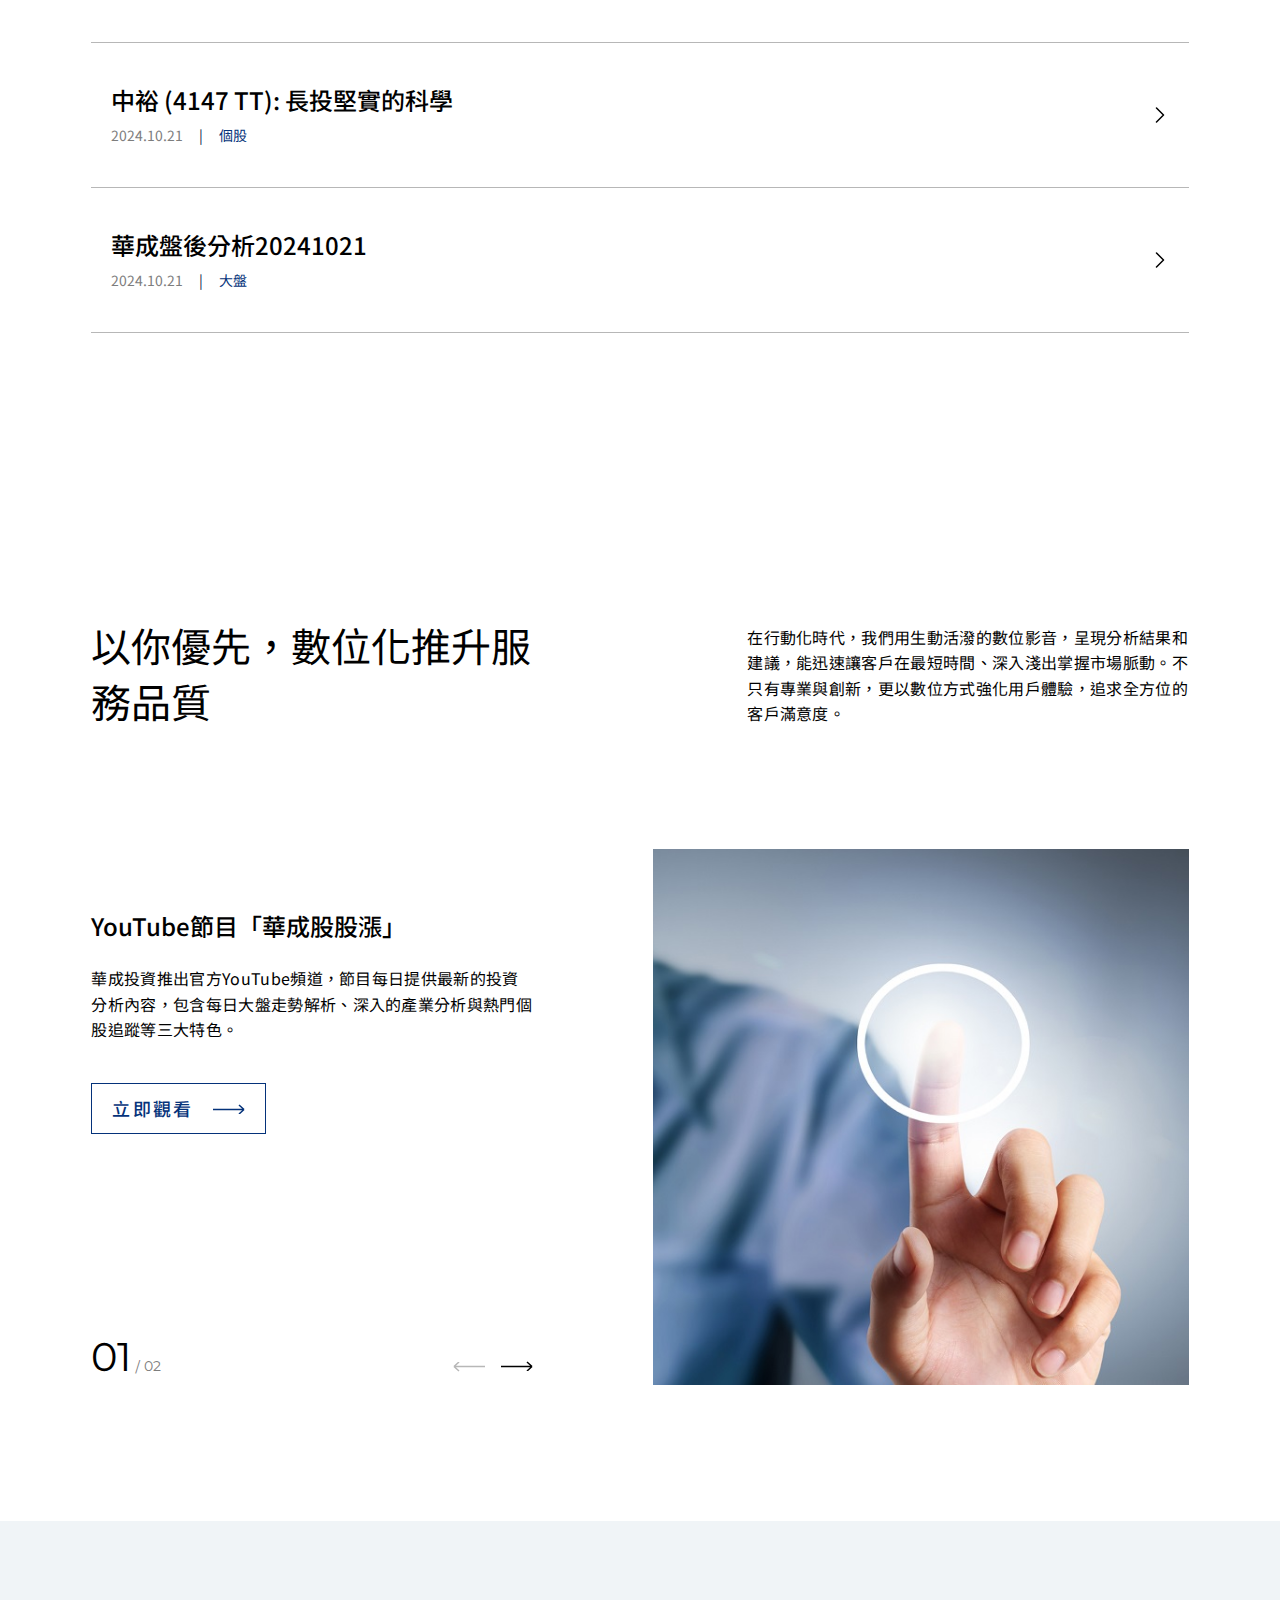
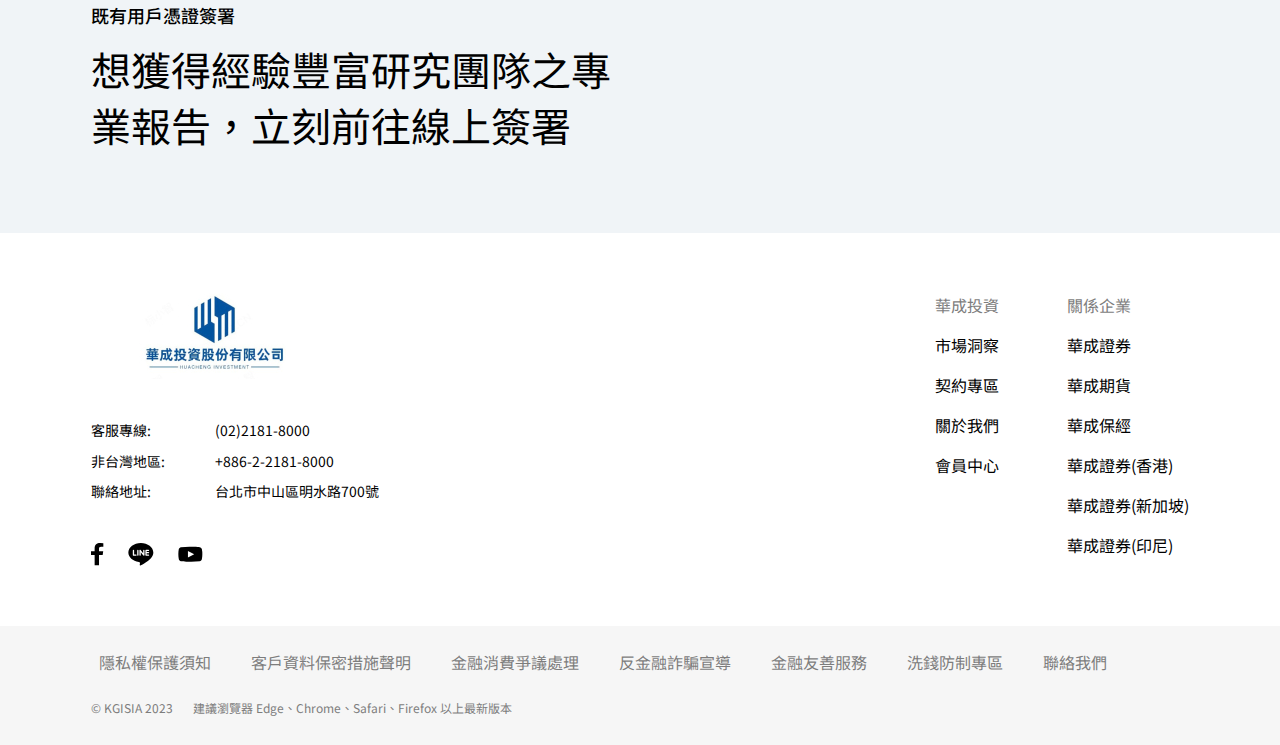
==== commit fb08f352: "init" ====
--- a/index.html
+++ b/index.html
@@ -8,8 +8,8 @@
     <meta content="#da532c" name="msapplication-TileColor">
     <meta content="#ffffff" name="theme-color">
     <link href="/media/assets/apple-touch-icon.png" rel="apple-touch-icon" sizes="180x180">
-    <link href="/media/assets/favicon-32x32.png" rel="icon" sizes="32x32" type="image/png">
-    <link href="/media/assets/favicon-16x16.png" rel="icon" sizes="16x16" type="image/png">
+    <link href="/media/assets/favicon-32x32.jpg" rel="icon" sizes="32x32" type="image/png">
+    <link href="/media/assets/favicon-16x16.jpg" rel="icon" sizes="16x16" type="image/png">
     <link href="/kgis/site.webmanifest" rel="manifest">
 
     <script type="text/javascript" src="/kgis/js/app/global.js?v=1"></script>
